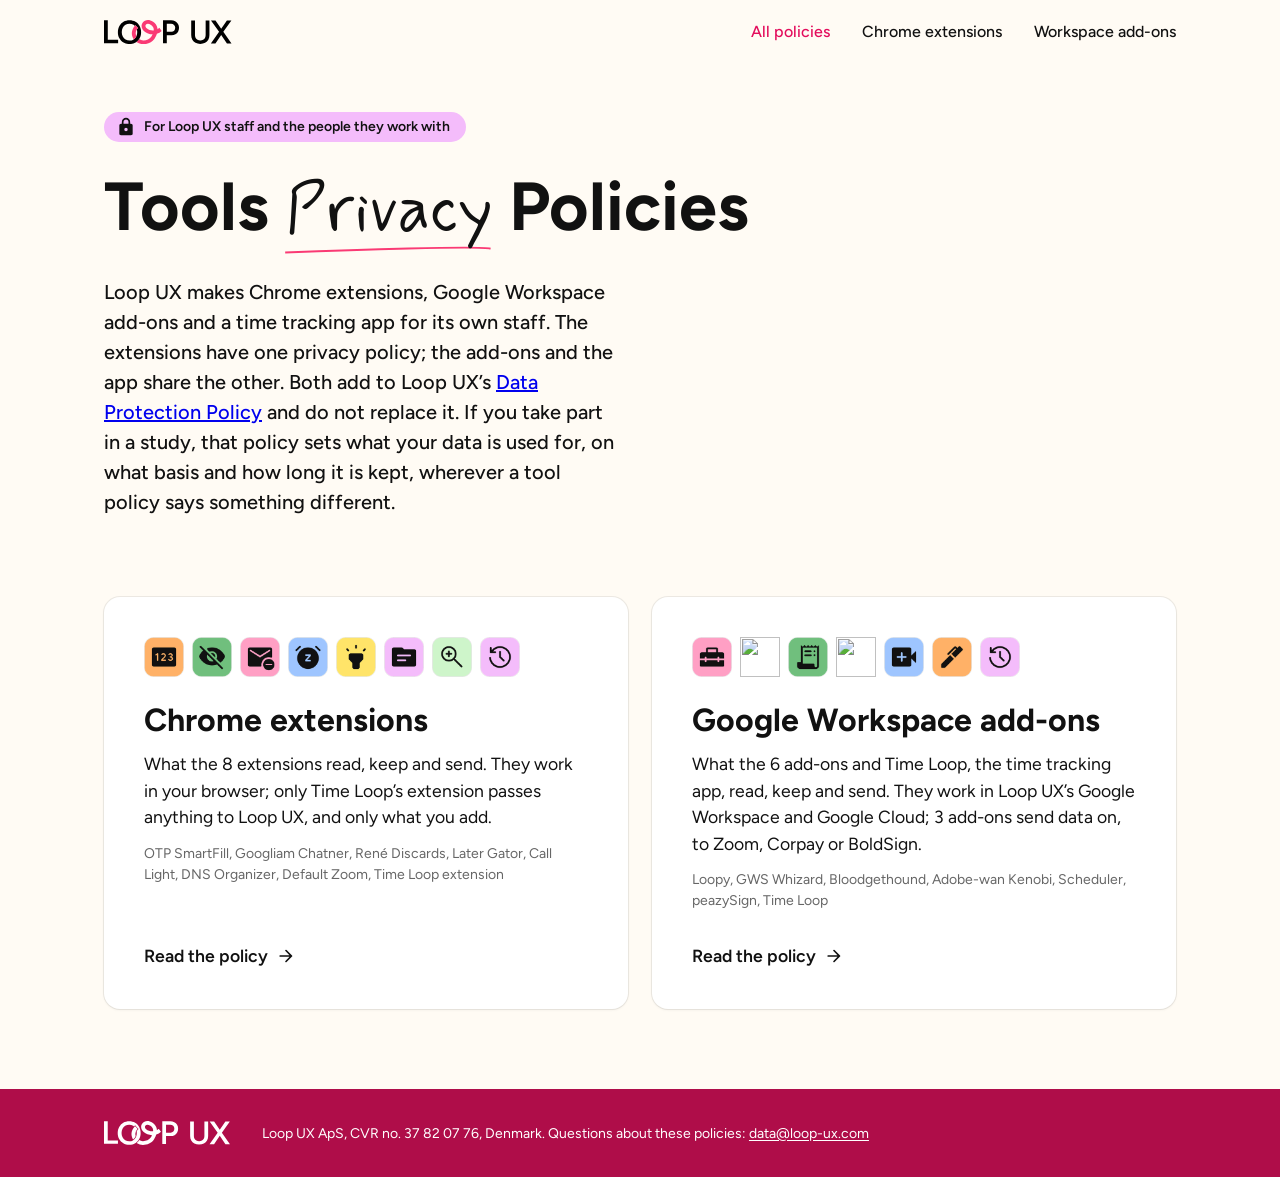
==== index.html @ 72ded06d "Section IDs follow the new tool names; Default Zoom added The sections of Call Light, OTP SmartFill," ====
<!doctype html>
<html lang="en" data-theme="light">
<head>
  <meta charset="utf-8">
  <meta name="viewport" content="width=device-width, initial-scale=1">
  <title>Tools Privacy Policy | Loop UX</title>
  <meta name="description" content="Loop UX makes Chrome extensions, Google Workspace add-ons and a time tracking app for its own staff. Each kind has its own privacy policy.">
  <meta name="robots" content="noindex">
  <meta property="og:type" content="website">
  <meta property="og:title" content="Tools Privacy Policy | Loop UX">
  <meta property="og:description" content="Loop UX makes Chrome extensions, Google Workspace add-ons and a time tracking app for its own staff. Each kind has its own privacy policy.">
  <meta property="og:url" content="https://loop-ux.github.io/Tools-Privacy-Policy/">
  <script>
    (function () {
      var hash = location.hash.slice(1);
      var extensions = ["otp-smartfill", "googliam-chatner", "rene-discards", "later-gator", "call-light", "dns-organizer", "default-zoom", "time-loop-extension"];
      var renamed = ["otp-smart-fill", "renee-discards", "elgato-meet-light", "simply-dns-organizer"];
      var addOns = ["loopy", "gws-whizard", "bloodgethound", "adobe-wan-kenobi", "scheduler", "peazysign", "time-loop"];
      var starts = function (slug) { return hash === slug || hash.indexOf(slug + "-") === 0; };
      if (extensions.concat(renamed).some(starts)) location.replace("chrome-extensions/" + location.hash);
      else if (addOns.some(starts)) location.replace("workspace-add-ons/" + location.hash);
    })();
  </script>
  <link rel="icon" type="image/svg+xml" href="assets/mark_pink.svg">
  <link rel="preload" href="loopux/fonts/Figtree-Variable.woff2" as="font" type="font/woff2" crossorigin>
  <link rel="stylesheet" href="loopux/fonts.css">
  <link rel="stylesheet" href="loopux/tokens.css?v=10.8.1">
  <link rel="stylesheet" href="loopux/loopux.site.css?v=10.8.1">
  <link rel="stylesheet" href="page.css?v=13">
  <script src="theme.js?v=4"></script>
</head>
<body>
  <a class="skip" href="#main">Skip to the policies</a>

  <nav class="lx-navbar" aria-label="Main"><div class="lx-navbar__inner"><a class="lx-navbar__brand" href="https://www.loop-ux.com"><svg viewBox="0 0 698 133" fill="none" xmlns="http://www.w3.org/2000/svg" role="img" aria-label="Loop UX" class="lx-logo" style="height: 24.3px; width: 127.53px;"><path d="M526.79 130.81C516.91 130.81 508.25 128.81 500.82 124.83C493.38 120.84 487.61 115.22 483.5 107.96C479.39 100.7 477.34 92.25 477.34 82.61V3.35001H498.05V82.61C498.05 88.45 499.27 93.53 501.71 97.88C504.15 102.23 507.57 105.62 511.97 108.05C516.37 110.49 521.43 111.71 527.14 111.71C532.85 111.71 538.12 110.49 542.59 108.05C547.05 105.61 550.47 102.22 552.85 97.88C555.23 93.53 556.42 88.45 556.42 82.61V3.35001H577.13V82.61C577.13 92.25 575.08 100.71 570.97 107.96C566.86 115.22 561.03 120.84 553.48 124.83C545.92 128.81 537.02 130.81 526.79 130.81Z" style="fill: var(--logo-ink);"></path><path d="M584.95 128.31L629.94 64.58L585.49 3.34H610.3L641.54 47.97L672.78 3.34H697.42L653.15 64.58L697.96 128.31H672.97L641.55 81.54L609.95 128.31H584.96H584.95Z" style="fill: var(--logo-ink);"></path><path d="M0 126.76V1.8H20.71V107.84H77.3V126.76H0Z" style="fill: var(--logo-ink);"></path><path d="M323.06 126.76V1.8H367.15C375.6 1.8 383.13 3.53 389.74 6.98C396.35 10.43 401.49 15.22 405.18 21.35C408.87 27.48 410.71 34.59 410.71 42.68C410.71 50.77 408.98 57.71 405.53 63.84C402.08 69.97 397.26 74.79 391.07 78.3C384.88 81.81 377.8 83.57 369.82 83.57H343.76V126.77H323.05L323.06 126.76ZM343.77 64.46H369.48C375.43 64.46 380.31 62.44 384.12 58.39C387.92 54.35 389.83 49.11 389.83 42.68C389.83 36.25 387.69 30.84 383.41 26.79C379.12 22.75 373.59 20.72 366.8 20.72H343.77V64.46Z" style="fill: var(--logo-ink);"></path><path d="M303 42.72C299.91 46.13 296.56 48.75 293.18 50.76C293.07 48.31 292.8 45.83 292.35 43.37C289.77 29.34 281.84 17.89 268.78 9.32C244.3 -6.73 222.36 0.160001 212.33 13.36C203.27 25.29 201.74 45.34 219.81 61.15C232.12 71.91 248.94 77.98 266 78.38C262.45 86.14 258.7 91.41 258.67 91.45L258.61 91.54C250.06 103.61 233.07 111.61 216.13 111.61C215.85 111.61 215.56 111.61 215.28 111.6C206.03 111.21 198.53 108.06 192.73 104.19C188.86 110.3 184.09 115.48 178.43 119.71C178.2 119.88 177.96 120.06 177.73 120.22C189.65 128.78 203.65 132.39 214.95 132.6C215.34 132.61 215.74 132.61 216.14 132.61C239.93 132.61 263.21 121.35 275.72 103.71C276.55 102.56 284.8 90.83 289.68 75.14C299.73 72.01 308.53 66.77 315.75 59.72L303 42.72ZM272.06 57.24C258.07 58.3 243.47 53.94 233.64 45.34C225.12 37.88 225.84 30.3 229.05 26.07C231.38 23.01 235.32 20.99 240.45 20.99C245.17 20.99 250.89 22.7 257.26 26.88C265.43 32.24 270.15 38.86 271.69 47.1C272.31 50.44 272.37 53.87 272.06 57.24Z" fill="#FA3A74"></path><path d="M195.01 32.56C189.65 22.76 182.19 15.06 172.63 9.46C163.06 3.87 152.08 1.07 139.68 1.07C127.28 1.07 116.16 3.87 106.65 9.46C97.14 15.06 89.65 22.76 84.18 32.56C78.7 42.37 75.97 53.72 75.97 66.59C75.97 79.46 78.7 90.48 84.18 100.34C89.65 110.21 97.2 117.91 106.83 123.45C116.46 128.98 127.53 131.75 140.04 131.75C152.55 131.75 163.36 128.98 172.81 123.45C174.52 122.45 176.15 121.37 177.73 120.22C177.96 120.06 178.2 119.88 178.43 119.71C184.09 115.48 188.86 110.3 192.73 104.19C192.77 104.14 192.81 104.08 192.84 104.03C193.6 102.84 194.32 101.61 195.01 100.34C200.36 90.48 203.04 79.16 203.04 66.41C203.04 53.66 200.36 42.37 195.01 32.56ZM179.95 52.11C180.39 53.77 180.76 55.48 181.03 57.23C181.51 60.21 181.74 63.33 181.74 66.59C181.74 72.69 180.9 78.33 179.24 83.49C178.82 84.77 178.36 86.02 177.84 87.24C177.72 87.54 177.59 87.84 177.45 88.13C177.13 88.87 176.78 89.6 176.41 90.32C173.33 96.35 169.21 101.26 164.07 105.04C163.84 105.21 163.6 105.39 163.36 105.55C162.82 105.94 162.27 106.31 161.71 106.66C161.28 106.93 160.85 107.19 160.41 107.44C154.46 110.89 147.67 112.62 140.04 112.62C131.74 112.62 124.37 110.63 117.93 106.66C111.49 102.69 106.44 97.25 102.77 90.32C99.1 83.41 97.27 75.43 97.27 66.41C97.27 57.39 99.07 49.56 102.68 42.58C106.29 35.61 111.28 30.16 117.66 26.25C124.04 22.34 131.32 20.38 139.5 20.38C147.68 20.38 155.12 22.37 161.43 26.34C163.11 27.39 164.69 28.55 166.17 29.81C166.89 30.43 167.59 31.07 168.27 31.73C168.43 31.89 168.59 32.04 168.74 32.2C170.62 30.09 171.99 28.83 172.35 28.51L179.35 36.34L186.39 44.12C186.39 44.12 183.15 47.13 179.95 52.11Z" style="fill: var(--logo-ink);"></path><path d="M186.39 44.12C186.39 44.12 183.15 47.13 179.95 52.11C179.82 52.3 179.7 52.51 179.57 52.71C178.38 54.64 177.21 56.85 176.22 59.29C172.32 68.88 172.75 78.56 177.45 88.13C177.13 88.87 176.78 89.6 176.41 90.32C173.33 96.35 169.21 101.26 164.07 105.04C163.84 105.21 163.6 105.39 163.36 105.55C163.24 105.37 163.12 105.2 163 105.02C148.32 82.97 151.75 63.16 157.15 50.46C160.45 42.7 164.83 36.73 168.06 32.98C168.29 32.71 168.52 32.45 168.74 32.2C170.62 30.09 171.99 28.83 172.35 28.51L179.35 36.34L186.39 44.12Z" fill="#FA3A74"></path></svg></a><div class="lx-navbar__menu"><a class="lx-navbar__link nav-home is-current" href="./" aria-current="page">All policies</a><a class="lx-navbar__link" href="chrome-extensions/"><span class="nav-wide">Chrome extensions</span><span class="nav-narrow">Extensions</span></a><a class="lx-navbar__link" href="workspace-add-ons/"><span class="nav-wide">Workspace add-ons</span><span class="nav-narrow">Add-ons</span></a></div></div></nav>

  <main id="main">
    <header class="hero hero--plain">
      <div class="hero__text">
        <p class="hero__for" data-theme="light"><svg viewBox="0 -960 960 960" xmlns="http://www.w3.org/2000/svg" aria-hidden="true" focusable="false"><path fill="currentColor" d="M240-80q-33 0-56.5-23.5T160-160v-400q0-33 23.5-56.5T240-640h40v-80q0-83 58.5-141.5T480-920q83 0 141.5 58.5T680-720v80h40q33 0 56.5 23.5T800-560v400q0 33-23.5 56.5T720-80H240Zm240-200q33 0 56.5-23.5T560-360q0-33-23.5-56.5T480-440q-33 0-56.5 23.5T400-360q0 33 23.5 56.5T480-280ZM360-640h240v-80q0-50-35-85t-85-35q-50 0-85 35t-35 85v80Z"/></svg>For Loop UX staff and the people they work with</p>
        <h1 class="lx-heading type-h2">Tools <span class="lx-script">Privacy<span class="lx-script__mark lx-script__mark--underline" aria-hidden="true"><svg viewBox="0 0 79 5" fill="none" xmlns="http://www.w3.org/2000/svg" aria-hidden="true" preserveAspectRatio="none" width="100%" height="100%" class="lx-scribble"><path d="M0.0644531 4C24.4982 2.43156 74.3054 -0.234777 78.0645 1.64735" stroke="#FA3A74" stroke-width="2" vector-effect="non-scaling-stroke" fill="none"></path></svg></span></span> Policies</h1>
        <p class="type-lead hero__lead">Loop UX makes Chrome extensions, Google Workspace add-ons and a time tracking app for its own staff. The extensions have one privacy policy; the add-ons and the app share the other. Both add to Loop UX’s <a href="https://www.loop-ux.com/data-protection-policy">Data Protection Policy</a> and do not replace it. If you take part in a study, that policy sets what your data is used for, on what basis and how long it is kept, wherever a tool policy says something different.</p>
      </div>
    </header>

    <div class="choices">
      <a class="choice" href="chrome-extensions/">
        <ul class="choice__icons" aria-hidden="true"><li><img src="assets/icons/otp-smartfill.png" width="40" height="40" alt=""></li><li><img src="assets/icons/googliam-chatner.png" width="40" height="40" alt=""></li><li><img src="assets/icons/rene-discards.png" width="40" height="40" alt=""></li><li><img src="assets/icons/later-gator.png" width="40" height="40" alt=""></li><li><img src="assets/icons/call-light.png" width="40" height="40" alt=""></li><li><img src="assets/icons/dns-organizer.png" width="40" height="40" alt=""></li><li><img src="assets/icons/default-zoom.png" width="40" height="40" alt=""></li><li><img src="assets/icons/time-loop-extension.png" width="40" height="40" alt=""></li></ul>
        <h2>Chrome extensions</h2>
        <p>What the 8 extensions read, keep and send. They work in your browser; only Time Loop’s extension passes anything to Loop UX, and only what you add.</p>
        <p class="choice__names">OTP SmartFill, Googliam Chatner, René Discards, Later Gator, Call Light, DNS Organizer, Default Zoom, Time Loop extension</p>
        <span class="choice__go">Read the policy<svg viewBox="0 -960 960 960" xmlns="http://www.w3.org/2000/svg" aria-hidden="true" focusable="false"><path fill="currentColor" d="M647-440H200q-17 0-28.5-11.5T160-480q0-17 11.5-28.5T200-520h447L451-716q-12-12-11.5-28t12.5-28q12-11 28-11.5t28 11.5l264 264q6 6 8.5 13t2.5 15q0 8-2.5 15t-8.5 13L508-188q-11 11-27.5 11T452-188q-12-12-12-28.5t12-28.5l195-195Z"/></svg></span>
      </a>
      <a class="choice" href="workspace-add-ons/">
        <ul class="choice__icons" aria-hidden="true"><li><img src="assets/icons/loopy.png" width="40" height="40" alt=""></li><li><img src="assets/icons/gws-whizard.png" width="40" height="40" alt=""></li><li><img src="assets/icons/bloodgethound.png" width="40" height="40" alt=""></li><li><img src="assets/icons/adobe-wan-kenobi.png" width="40" height="40" alt=""></li><li><img src="assets/icons/scheduler.png" width="40" height="40" alt=""></li><li><img src="assets/icons/peazysign.png" width="40" height="40" alt=""></li><li><img src="assets/icons/time-loop.png" width="40" height="40" alt=""></li></ul>
        <h2>Google Workspace add-ons</h2>
        <p>What the 6 add-ons and Time Loop, the time tracking app, read, keep and send. They work in Loop UX’s Google Workspace and Google Cloud; 3 add-ons send data on, to Zoom, Corpay or BoldSign.</p>
        <p class="choice__names">Loopy, GWS Whizard, Bloodgethound, Adobe-wan Kenobi, Scheduler, peazySign, Time Loop</p>
        <span class="choice__go">Read the policy<svg viewBox="0 -960 960 960" xmlns="http://www.w3.org/2000/svg" aria-hidden="true" focusable="false"><path fill="currentColor" d="M647-440H200q-17 0-28.5-11.5T160-480q0-17 11.5-28.5T200-520h447L451-716q-12-12-11.5-28t12.5-28q12-11 28-11.5t28 11.5l264 264q6 6 8.5 13t2.5 15q0 8-2.5 15t-8.5 13L508-188q-11 11-27.5 11T452-188q-12-12-12-28.5t12-28.5l195-195Z"/></svg></span>
      </a>
    </div>
  </main>

  <footer class="foot" data-theme="dark">
    <div class="foot__inner">
      <a class="foot__logo" href="https://www.loop-ux.com"><svg viewBox="0 0 698 133" fill="none" xmlns="http://www.w3.org/2000/svg" role="img" aria-label="Loop UX" class="lx-logo" style="height: 1.5rem; width: auto;"><path d="M526.79 130.81C516.91 130.81 508.25 128.81 500.82 124.83C493.38 120.84 487.61 115.22 483.5 107.96C479.39 100.7 477.34 92.25 477.34 82.61V3.34998H498.05V82.61C498.05 88.45 499.27 93.53 501.71 97.88C504.15 102.23 507.57 105.62 511.97 108.05C516.37 110.49 521.43 111.71 527.14 111.71C532.85 111.71 538.12 110.49 542.59 108.05C547.05 105.61 550.47 102.22 552.85 97.88C555.23 93.53 556.42 88.45 556.42 82.61V3.34998H577.13V82.61C577.13 92.25 575.08 100.71 570.97 107.96C566.86 115.22 561.03 120.84 553.48 124.83C545.92 128.81 537.02 130.81 526.79 130.81Z" fill="white"></path><path d="M584.95 128.31L629.94 64.58L585.49 3.34H610.3L641.54 47.97L672.78 3.34H697.42L653.15 64.58L697.96 128.31H672.97L641.55 81.54L609.95 128.31H584.96H584.95Z" fill="white"></path><path d="M0 126.76V1.79999H20.71V107.84H77.3V126.76H0Z" fill="white"></path><path d="M323.06 126.76V1.79999H367.15C375.6 1.79999 383.13 3.52999 389.74 6.97999C396.35 10.43 401.49 15.22 405.18 21.35C408.87 27.48 410.71 34.59 410.71 42.68C410.71 50.77 408.98 57.71 405.53 63.84C402.08 69.97 397.26 74.79 391.07 78.3C384.88 81.81 377.8 83.57 369.82 83.57H343.76V126.77H323.05L323.06 126.76ZM343.77 64.46H369.48C375.43 64.46 380.31 62.44 384.12 58.39C387.92 54.35 389.83 49.11 389.83 42.68C389.83 36.25 387.69 30.84 383.41 26.79C379.12 22.75 373.59 20.72 366.8 20.72H343.77V64.46Z" fill="white"></path><path d="M272.06 57.24C258.07 58.3 243.47 53.94 233.64 45.34C225.12 37.88 225.84 30.3 229.05 26.07C231.38 23.01 235.32 20.99 240.45 20.99C245.17 20.99 250.89 22.7 257.26 26.88C265.43 32.24 270.15 38.86 271.69 47.1C272.31 50.44 272.37 53.87 272.06 57.24ZM303 42.72C299.91 46.13 296.56 48.75 293.18 50.76C293.07 48.31 292.8 45.83 292.35 43.37C289.77 29.34 281.84 17.89 268.78 9.31999C244.3 -6.73001 222.36 0.159986 212.33 13.36C203.27 25.29 201.74 45.34 219.81 61.15C232.12 71.91 248.94 77.98 266 78.38C262.45 86.14 258.7 91.41 258.67 91.45L258.61 91.54C250.06 103.61 233.07 111.61 216.13 111.61C215.85 111.61 215.56 111.61 215.28 111.6C207.51 111.27 200.98 109 195.65 105.98C189.87 115.54 181.98 121.38 180.75 122.26C191.96 129.36 204.58 132.41 214.94 132.6C215.33 132.61 215.73 132.61 216.13 132.61C239.92 132.61 263.2 121.35 275.71 103.71C276.54 102.56 284.79 90.83 289.67 75.14C299.72 72.01 308.52 66.77 315.74 59.72L302.99 42.72H303Z" fill="white"></path><path d="M195.01 32.56C189.65 22.76 182.19 15.06 172.63 9.45998C163.06 3.86998 152.08 1.06998 139.68 1.06998C127.28 1.06998 116.16 3.86998 106.65 9.45998C97.14 15.06 89.65 22.76 84.18 32.56C78.7 42.37 75.97 53.72 75.97 66.59C75.97 79.46 78.7 90.48 84.18 100.34C89.65 110.21 97.2 117.91 106.83 123.45C116.46 128.98 127.53 131.75 140.04 131.75C152.55 131.75 163.36 128.98 172.81 123.45C174.52 122.45 176.15 121.37 177.73 120.22C177.96 120.06 178.2 119.88 178.43 119.71C184.09 115.48 188.86 110.3 192.73 104.19C192.77 104.14 192.81 104.08 192.84 104.03C193.6 102.84 194.32 101.61 195.01 100.34C200.36 90.48 203.04 79.16 203.04 66.41C203.04 53.66 200.36 42.37 195.01 32.56ZM188.78 46.67C188.48 46.96 185.68 49.66 182.89 54C182.8 54.15 182.75 54.22 182.71 54.29L182.51 54.61C181.99 55.46 181.49 56.33 181.03 57.22C181.51 60.21 181.74 63.33 181.74 66.59C181.74 72.69 180.91 78.32 179.24 83.49C178.82 84.77 178.36 86.02 177.84 87.24C177.72 87.54 177.59 87.84 177.45 88.13C177.13 88.87 176.78 89.6 176.41 90.32C173.33 96.35 169.21 101.26 164.07 105.04C163.84 105.21 163.6 105.39 163.36 105.55C162.82 105.94 162.27 106.31 161.71 106.66C161.28 106.93 160.85 107.2 160.41 107.44C154.46 110.89 147.67 112.62 140.04 112.62C131.74 112.62 124.37 110.63 117.93 106.66C111.49 102.69 106.44 97.25 102.77 90.32C99.1 83.41 97.27 75.43 97.27 66.41C97.27 57.39 99.07 49.56 102.68 42.58C106.29 35.61 111.28 30.16 117.66 26.25C124.04 22.34 131.32 20.38 139.5 20.38C147.68 20.38 155.12 22.37 161.43 26.34C163.11 27.39 164.69 28.55 166.18 29.82C168.25 27.49 169.74 26.14 170.03 25.89L172.63 23.58L181.96 34.01L191.22 44.24L188.78 46.67Z" fill="white"></path><path d="M186.39 44.12C186.39 44.12 183.15 47.13 179.95 52.11C179.82 52.3 179.7 52.51 179.57 52.71C178.38 54.64 177.21 56.85 176.22 59.29C172.99 67.22 172.73 75.21 175.4 83.15C175.44 83.3 175.49 83.45 175.55 83.6C170.78 96.28 163.22 101.35 161.36 102.44C161.32 102.38 161.28 102.32 161.25 102.25C148.61 81.32 151.98 62.63 157.15 50.46C160.45 42.7 164.83 36.73 168.06 32.98C168.29 32.71 168.52 32.45 168.74 32.2C170.62 30.09 171.99 28.83 172.35 28.51L179.35 36.34L186.39 44.12Z" fill="white"></path><path d="M180.71 122.23C180.71 122.23 180.74 122.25 180.75 122.26C180.64 122.34 180.58 122.38 180.58 122.38L180.71 122.23Z" fill="white"></path><path d="M195.67 105.94C195.67 105.94 195.65 105.97 195.65 105.98H195.64L195.67 105.94Z" fill="white"></path></svg></a>
      <p class="foot__text">Loop UX ApS, CVR no. 37 82 07 76, Denmark. Questions about these policies: <a href="mailto:data@loop-ux.com">data@loop-ux.com</a></p>
    </div>
  </footer>
</body>
</html>
---- loopux/fonts.css ----
/* Loop UX 10.8.1 fonts: Figtree (roman and italic, variable), Mynerve and Geist Mono (variable), from the fonts folder beside this file. License: fonts/OFL.txt. */
@font-face { font-family: "Figtree"; src: url("fonts/Figtree-Variable.woff2") format("woff2"); font-weight: 300 900; font-style: normal; font-display: swap; }
@font-face { font-family: "Figtree"; src: url("fonts/Figtree-Italic-Variable.woff2") format("woff2"); font-weight: 300 900; font-style: italic; font-display: swap; }
@font-face { font-family: "Mynerve"; src: url("fonts/Mynerve-Regular.woff2") format("woff2"); font-weight: 400; font-style: normal; font-display: swap; }
@font-face { font-family: "Geist Mono"; src: url("fonts/GeistMono-Variable.woff2") format("woff2"); font-weight: 100 900; font-style: normal; font-display: swap; }
---- loopux/tokens.css ----
/* Loop UX 10.8.1 tokens as CSS custom properties. Generated from tokens.json; do not edit by hand.
   The light theme is the default; data-theme="dark" on <html> or on any element switches that subtree.
   Load fonts.css first (or Figtree and Mynerve from Google Fonts), then this file, then loopux.css (loopux.site.css for the site build). */
:root, [data-theme="light"] {
  --cream: #fffbf4;
  --white: #ffffff;
  --black: #000000;
  --neutral-darkest: #111111;
  --neutral-darker: #222222;
  --neutral-dark: #444444;
  --neutral: #666666;
  --neutral-mid: #808080;
  --neutral-light: #aaaaaa;
  --neutral-lighter: #cccccc;
  --neutral-lightest: #eeeeee;
  --light-gray: #d9d9d9;
  --deck-gray: #9a9a9a;
  --pink-light: #ff9fc4;
  --pink: #fa3a74;
  --pink-dark: #e30c5c;
  --pink-darker: #af0d49;
  --purple-light: #f6d1fd;
  --purple: #f4bcfb;
  --purple-dark: #eb7cf6;
  --purple-darker: #c32acf;
  --green-pale: #cef5ca;
  --green-light: #9ed7a7;
  --green: #70bf7d;
  --green-dark: #47a056;
  --green-darker: #368343;
  --green-darkest: #114e0b;
  --orange-light: #ffd5a9;
  --orange: #ffb167;
  --orange-dark: #fe8d39;
  --orange-darker: #fc6c13;
  --orange-darkest: #c35002;
  --yellow-light: #fff5cf;
  --yellow: #ffe469;
  --yellow-dark: #ffd645;
  --yellow-darker: #fcbf13;
  --red-light: #f8e4e4;
  --red: #f87171;
  --red-dark: #b42318;
  --red-darkest: #3b0b0b;
  --instruction-yellow: #ffff00;
  --background-page: var(--cream);
  --background-surface: var(--white);
  --background-muted: var(--neutral-lighter);
  --background-disabled: var(--neutral-lightest);
  --background-info: var(--purple-light);
  --background-warning: var(--orange-light);
  --background-success: var(--green-pale);
  --background-error: var(--red-light);
  --text: var(--neutral-darkest);
  --text-muted: var(--neutral);
  --text-disabled: var(--neutral-light);
  --text-accent: var(--pink-dark);
  --text-accent-green: var(--green-darker);
  --text-accent-orange: var(--orange-darkest);
  --text-success: var(--green-darkest);
  --text-error: var(--red-dark);
  --border-subtle: #1111111a;
  --border: var(--neutral-light);
  --border-strong: var(--neutral-mid);
  --accent: var(--pink);
  --accent-strong: var(--pink-dark);
  --accent-stronger: var(--pink-darker);
  --state-hover: #1111110f;
  --state-pressed: #1111111f;
  --state-selected: #f6d1fd73;
  --status-neutral: var(--neutral);
  --status-info: var(--purple-darker);
  --status-success: var(--green-darker);
  --status-warning: var(--orange-darkest);
  --status-error: var(--red-dark);
  --category-1: var(--green-darker);
  --category-2: var(--orange-darkest);
  --category-3: var(--purple-darker);
  --category-4: var(--yellow-darker);
  --category-5: var(--neutral);
  --on-dark: var(--white);
  --on-pastel: var(--neutral-darkest);
  --focus-ring: var(--accent);
  --logo-ink: var(--black);
  --overlay-spotlight: #00000099;
  --overlay-scrim: #11111180;
  --chart-1: var(--pink);
  --chart-2: var(--purple);
  --chart-3: var(--green);
  --chart-4: var(--orange);
  --chart-5: var(--yellow);
  --chart-6: var(--green-pale);
  --chart-7: var(--light-gray);
  --chart-8: var(--cream);
  --chart-muted: var(--light-gray);
  --shadow-raised: 0 0 0 1px rgba(17, 17, 17, 0.07), 0 1px 3px rgba(17, 17, 17, 0.06);
  --shadow-float: 0 0 0 1px rgba(17, 17, 17, 0.08), 0 4px 12px rgba(17, 17, 17, 0.06), 0 18px 40px -12px rgba(17, 17, 17, 0.18);
}
[data-theme="dark"] {
  --cream: #fffbf4;
  --white: #ffffff;
  --black: #000000;
  --neutral-darkest: #111111;
  --neutral-darker: #222222;
  --neutral-dark: #444444;
  --neutral: #666666;
  --neutral-mid: #808080;
  --neutral-light: #aaaaaa;
  --neutral-lighter: #cccccc;
  --neutral-lightest: #eeeeee;
  --light-gray: #d9d9d9;
  --deck-gray: #9a9a9a;
  --pink-light: #ff9fc4;
  --pink: #fa3a74;
  --pink-dark: #e30c5c;
  --pink-darker: #af0d49;
  --purple-light: #f6d1fd;
  --purple: #f4bcfb;
  --purple-dark: #eb7cf6;
  --purple-darker: #c32acf;
  --green-pale: #cef5ca;
  --green-light: #9ed7a7;
  --green: #70bf7d;
  --green-dark: #47a056;
  --green-darker: #368343;
  --green-darkest: #114e0b;
  --orange-light: #ffd5a9;
  --orange: #ffb167;
  --orange-dark: #fe8d39;
  --orange-darker: #fc6c13;
  --orange-darkest: #c35002;
  --yellow-light: #fff5cf;
  --yellow: #ffe469;
  --yellow-dark: #ffd645;
  --yellow-darker: #fcbf13;
  --red-light: #f8e4e4;
  --red: #f87171;
  --red-dark: #b42318;
  --red-darkest: #3b0b0b;
  --instruction-yellow: #ffff00;
  --background-page: var(--neutral-darkest);
  --background-surface: var(--neutral-darker);
  --background-muted: var(--neutral-dark);
  --background-disabled: var(--neutral-darker);
  --background-info: var(--purple-light);
  --background-warning: var(--orange-light);
  --background-success: var(--green-darkest);
  --background-error: var(--red-darkest);
  --text: var(--cream);
  --text-muted: var(--neutral-light);
  --text-disabled: var(--neutral);
  --text-accent: var(--pink-light);
  --text-accent-green: var(--green-dark);
  --text-accent-orange: var(--orange-dark);
  --text-success: var(--green-pale);
  --text-error: var(--red);
  --border-subtle: #fffbf41a;
  --border: var(--neutral-dark);
  --border-strong: var(--neutral-mid);
  --accent: var(--pink);
  --accent-strong: var(--pink-dark);
  --accent-stronger: var(--pink-darker);
  --state-hover: #fffbf414;
  --state-pressed: #fffbf429;
  --state-selected: #c32acf40;
  --status-neutral: var(--neutral-light);
  --status-info: var(--purple-dark);
  --status-success: var(--green-light);
  --status-warning: var(--orange-dark);
  --status-error: var(--red);
  --category-1: var(--green-light);
  --category-2: var(--orange-dark);
  --category-3: var(--purple-dark);
  --category-4: var(--yellow-dark);
  --category-5: var(--neutral-light);
  --on-dark: var(--white);
  --on-pastel: var(--neutral-darkest);
  --focus-ring: var(--accent);
  --logo-ink: var(--white);
  --overlay-spotlight: #00000099;
  --overlay-scrim: #000000b3;
  --chart-1: var(--pink);
  --chart-2: var(--purple);
  --chart-3: var(--green);
  --chart-4: var(--orange);
  --chart-5: var(--yellow);
  --chart-6: var(--green-pale);
  --chart-7: var(--light-gray);
  --chart-8: var(--cream);
  --chart-muted: var(--neutral-dark);
  --shadow-raised: 0 0 0 1px rgba(255, 251, 244, 0.08);
  --shadow-float: 0 0 0 1px rgba(255, 251, 244, 0.12), 0 18px 40px -12px rgba(0, 0, 0, 0.6);
}
:root {
  --font-size-xs: 0.75rem;
  --font-size-sm: 0.8125rem;
  --font-size-md: 0.875rem;
  --font-size-base: 1rem;
  --font-size-lg: 1.1rem;
  --font-size-xl: 1.25rem;
  --font-size-2xl: 1.5rem;
  --font-size-3xl: 2rem;
  --font-size-4xl: 2.25rem;
  --font-size-5xl: 3.125rem;
  --font-size-6xl: 4.25rem;
  --font-size-7xl: 6rem;
  --line-height-none: 1;
  --line-height-tightest: 1.1;
  --line-height-tighter: 1.2;
  --line-height-tight: 1.3;
  --line-height-snug: 1.4;
  --line-height-normal: 1.5;
  --line-height-relaxed: 1.6;
  --font-weight-regular: 400;
  --font-weight-medium: 500;
  --font-weight-semibold: 600;
  --font-weight-bold: 700;
  --space-1: 0.25rem;
  --space-2: 0.5rem;
  --space-3: 0.75rem;
  --space-4: 1rem;
  --space-5: 1.25rem;
  --space-6: 1.5rem;
  --space-8: 2rem;
  --space-10: 2.5rem;
  --space-12: 3rem;
  --space-14: 3.5rem;
  --space-16: 4rem;
  --space-20: 5rem;
  --space-24: 6rem;
  --space-32: 8rem;
  --space-48: 12rem;
  --radius-sm: 0.5rem;
  --radius-md: 1rem;
  --radius-lg: 2rem;
  --radius-full: 9999px;
  --border-width-bar: 4px;
  --page-gutter: 2.5rem;
  --section-padding-sm: 3rem;
  --section-padding-md: 5rem;
  --section-padding-lg: 8rem;
  --heading-indent: 6rem;
  --slide-margin: 73px;
  --container-lg: 85rem;
  --container-md: 64rem;
  --container-sm: 48rem;
  --container-xs: 32rem;
  --container-2xs: 24rem;
  --navbar-height: 4rem;
  --app-header-height: 4rem;
  --sidebar-width: 16rem;
  --sidebar-width-collapsed: 4.5rem;
  --control-height: 3rem;
  --table-row-height: 3rem;
  --extension-popup-width: 360px;
  --side-panel-min-width: 360px;
  --addon-sidebar-width: 300px;
  --breakpoint-tablet: 991px;
  --breakpoint-phone-landscape: 767px;
  --breakpoint-phone: 479px;
  --tilt-right: 7deg;
  --tilt-left: -4deg;
  --tilt-slight: -1deg;
  --duration-instant: 0.1s;
  --duration-fast: 0.2s;
  --duration-medium: 0.3s;
  --duration-slow: 0.4s;
  --duration-loop: 1.4s;
  --ease-out-cubic: cubic-bezier(0.215, 0.61, 0.355, 1);
  --ease-standard: ease;
  --z-sticky: 100;
  --z-dropdown: 1000;
  --z-modal: 1100;
  --z-toast: 1200;
  --z-tooltip: 1300;
  --font-sans: Figtree, sans-serif;
  --font-script: Mynerve, sans-serif;
  --font-mono: Geist Mono, ui-monospace, SFMono-Regular, Menlo, Consolas, monospace;
}
.type-h1 { font-family: var(--font-sans); font-size: var(--font-size-7xl); line-height: var(--line-height-tightest); font-weight: var(--font-weight-bold); }
.type-h2 { font-family: var(--font-sans); font-size: var(--font-size-6xl); line-height: var(--line-height-tighter); font-weight: var(--font-weight-bold); }
.type-h3 { font-family: var(--font-sans); font-size: var(--font-size-5xl); line-height: var(--line-height-tighter); font-weight: var(--font-weight-bold); }
.type-h4 { font-family: var(--font-sans); font-size: var(--font-size-4xl); line-height: var(--line-height-snug); font-weight: var(--font-weight-bold); }
.type-h5 { font-family: var(--font-sans); font-size: var(--font-size-2xl); line-height: var(--line-height-tight); font-weight: var(--font-weight-bold); }
.type-h6 { font-family: var(--font-sans); font-size: var(--font-size-xl); line-height: var(--line-height-normal); font-weight: var(--font-weight-bold); }
.type-lead { font-family: var(--font-sans); font-size: var(--font-size-xl); line-height: var(--line-height-normal); font-weight: var(--font-weight-medium); }
.type-body-xl { font-family: var(--font-sans); font-size: var(--font-size-2xl); line-height: var(--line-height-normal); font-weight: var(--font-weight-regular); }
.type-body-lg { font-family: var(--font-sans); font-size: var(--font-size-xl); line-height: var(--line-height-normal); font-weight: var(--font-weight-regular); }
.type-body { font-family: var(--font-sans); font-size: var(--font-size-lg); line-height: var(--line-height-normal); font-weight: var(--font-weight-regular); }
.type-body-sm { font-family: var(--font-sans); font-size: var(--font-size-md); line-height: var(--line-height-normal); font-weight: var(--font-weight-regular); }
.type-body-xs { font-family: var(--font-sans); font-size: var(--font-size-xs); line-height: var(--line-height-normal); font-weight: var(--font-weight-regular); }
.type-eyebrow { font-family: var(--font-sans); font-size: var(--font-size-md); line-height: var(--line-height-normal); font-weight: var(--font-weight-semibold); letter-spacing: 0.025em; }
.type-metric { font-family: var(--font-sans); font-size: var(--font-size-3xl); line-height: var(--line-height-tightest); font-weight: var(--font-weight-bold); }
.type-subhead { font-family: var(--font-sans); font-size: var(--font-size-base); line-height: var(--line-height-snug); font-weight: var(--font-weight-semibold); }
.type-label { font-family: var(--font-sans); font-size: var(--font-size-sm); line-height: var(--line-height-snug); font-weight: var(--font-weight-semibold); }
.type-code { font-family: var(--font-mono); font-size: var(--font-size-sm); line-height: var(--line-height-relaxed); font-weight: var(--font-weight-regular); }
.type-script { font-family: var(--font-script); font-size: var(--font-size-6xl); line-height: var(--line-height-tighter); font-weight: var(--font-weight-regular); }
.type-script-list { font-family: var(--font-script); font-size: 1.8rem; line-height: var(--line-height-snug); font-weight: var(--font-weight-regular); }
.type-slide-section { font-family: var(--font-sans); font-size: 106.67px; line-height: var(--line-height-tighter); font-weight: var(--font-weight-bold); }
.type-slide-display { font-family: var(--font-sans); font-size: 88px; line-height: var(--line-height-tighter); font-weight: var(--font-weight-bold); }
.type-slide-title { font-family: var(--font-sans); font-size: 48px; line-height: var(--line-height-snug); font-weight: var(--font-weight-bold); }
.type-slide-subheader { font-family: var(--font-sans); font-size: 37.33px; line-height: var(--line-height-snug); font-weight: var(--font-weight-bold); }
.type-slide-lead { font-family: var(--font-sans); font-size: 34.67px; line-height: var(--line-height-snug); font-weight: var(--font-weight-bold); }
.type-slide-body { font-family: var(--font-sans); font-size: 32px; line-height: var(--line-height-snug); font-weight: var(--font-weight-regular); }
.type-slide-body-sm { font-family: var(--font-sans); font-size: 26.67px; line-height: var(--line-height-snug); font-weight: var(--font-weight-regular); }
.type-slide-caption { font-family: var(--font-sans); font-size: 24px; line-height: var(--line-height-snug); font-weight: var(--font-weight-regular); }
.type-slide-label { font-family: var(--font-sans); font-size: 21.33px; line-height: var(--line-height-tighter); font-weight: var(--font-weight-semibold); }
.type-slide-body-xs { font-family: var(--font-sans); font-size: 21.33px; line-height: var(--line-height-snug); font-weight: var(--font-weight-regular); }
---- loopux/loopux.site.css ----
/* Loop UX design system 10.8.1: the site build's styles, every component (the same rules as components/bundle.css). Load after tokens.css. */

body { margin: 0; background: var(--background-page); color: var(--text); font-family: var(--font-sans); font-size: var(--font-size-lg); line-height: var(--line-height-normal); -webkit-font-smoothing: antialiased; }
/* every part of every component includes padding and border in its size, as on the site (Webflow) and under Tailwind */
[class^="lx-"], [class*=" lx-"], [class^="lx-"]::before, [class*=" lx-"]::before, [class^="lx-"]::after, [class*=" lx-"]::after { box-sizing: border-box; }

/* focus: 2px solid outline, 2px offset (Webflow color-system--focus-ring) */
.lx-btn:focus-visible, .lx-arrowlink:focus-visible, .lx-tabs__tab:focus-visible, .lx-accordion__question:focus-visible,
.lx-navbar__link:focus-visible, .lx-footer__link:focus-visible, .lx-footer__legal-link:focus-visible, .lx-numlist__row:focus-visible,
.lx-insight:focus-visible, .lx-servicecard:focus-visible, .lx-team__link:focus-visible, .lx-iconbtn:focus-visible,
.lx-btn.is-focus, .lx-iconbtn.is-focus, .lx-arrowlink.is-focus, .lx-navbar__link.is-focus, .lx-tabs__tab.is-focus, .lx-accordion__question.is-focus, .lx-numlist__row.is-focus { outline: 2px solid var(--focus-ring); outline-offset: 2px; }
.lx-on-dark :focus-visible, .lx-footer :focus-visible, .lx-on-dark .lx-check__input:focus-visible + .lx-check__box { outline-color: var(--on-dark); }
.lx-on-pastel :focus-visible, .lx-on-pastel .lx-check__input:focus-visible + .lx-check__box { outline-color: var(--on-pastel); }
.lx-input:focus-visible { outline: none; }
.lx-check__input:focus-visible + .lx-check__box, .lx-check.is-focus .lx-check__box { outline: 2px solid var(--focus-ring); outline-offset: 2px; }
.lx-on-pastel .is-focus, .lx-on-pastel .lx-check.is-focus .lx-check__box { outline-color: var(--on-pastel); }
.lx-on-dark .is-focus { outline-color: var(--on-dark); }

.lx-icon { display: block; flex: 0 0 auto; }
.lx-logo { display: block; }

/* ---------- Button ---------- */
.lx-btn { display: inline-flex; align-items: center; justify-content: space-between; gap: 0; min-width: auto; border: 0; border-radius: var(--radius-full); background-color: var(--accent); color: var(--on-dark); font-family: var(--font-sans); font-size: var(--font-size-lg); line-height: var(--line-height-normal); padding: 0.4em 0.4em 0.4em 1.4em; text-decoration: none; cursor: pointer; transition: padding var(--duration-slow) var(--ease-out-cubic), background-color var(--duration-fast) var(--ease-standard); }
.lx-btn:hover, .lx-btn.is-hover { background-color: var(--accent-strong); }
.lx-btn:active, .lx-btn.is-pressed { background-color: var(--accent-stronger); }
.lx-btn__label { font-size: var(--font-size-xl); font-weight: var(--font-weight-bold); line-height: var(--line-height-normal); color: inherit; white-space: nowrap; }
.lx-btn__icon { --lx-disc: 2.3rem; margin-left: 0.6em; background-color: var(--white); color: var(--black); overflow: hidden; }
.lx-btn--sm { padding: 0.3em 0.3em 0.3em 1.1em; }
.lx-btn--sm .lx-btn__icon { --lx-disc: 2rem; }
.lx-btn--white { background-color: var(--white); }
.lx-btn--white:hover, .lx-btn--white.is-hover { background-color: var(--neutral-lightest); }
.lx-btn--white:active, .lx-btn--white.is-pressed { background-color: var(--neutral-lighter); }
.lx-btn--white .lx-btn__label { color: var(--black); }
.lx-btn--white .lx-btn__icon { background-color: var(--black); color: var(--white); }
.lx-btn--text { background-color: transparent; padding: 0; color: var(--text); }
.lx-btn--text:hover, .lx-btn--text.is-hover, .lx-btn--text:active, .lx-btn--text.is-pressed { background-color: transparent; }
.lx-btn--text .lx-btn__label { font-size: var(--font-size-lg); font-weight: var(--font-weight-medium); }
.lx-btn--text:hover .lx-btn__label, .lx-btn--text.is-hover .lx-btn__label { font-weight: var(--font-weight-semibold); }
.lx-btn--text:active .lx-btn__label, .lx-btn--text.is-pressed .lx-btn__label { font-weight: var(--font-weight-semibold); color: var(--text-accent); }
.lx-btn--text .lx-btn__icon { background-color: var(--background-page); color: var(--text); margin-left: 0; }
.lx-btn:not(:has(.lx-btn__icon)) { padding-right: 1.4em; }
.lx-btn--sm:not(:has(.lx-btn__icon)) { padding-right: 1.1em; }

/* ---------- ArrowLink ---------- */
.lx-arrowlink { display: inline-flex; align-items: center; justify-content: flex-start; gap: var(--space-2); min-width: 8em; padding: var(--space-2) var(--space-6) var(--space-2) 0; border-radius: var(--radius-full); color: var(--text); text-decoration: none; font-size: var(--font-size-lg); line-height: var(--line-height-normal); transition: padding var(--duration-slow) var(--ease-out-cubic); }
.lx-arrowlink:hover, .lx-arrowlink.is-hover { padding-left: var(--space-1); }
.lx-arrowlink:active, .lx-arrowlink.is-pressed { padding-left: var(--space-1); color: var(--text-accent); }
.lx-arrowlink__label { font-weight: var(--font-weight-semibold); }
.lx-arrowlink__dot { --lx-disc: 1.7rem; color: var(--on-pastel); }
.lx-arrowlink--green .lx-arrowlink__dot { background-color: var(--green); }
.lx-arrowlink--orange .lx-arrowlink__dot { background-color: var(--orange); }
.lx-arrowlink--pink .lx-arrowlink__dot { background-color: var(--accent); color: var(--on-dark); }

/* ---------- Tag ---------- */
.lx-tag { display: inline-flex; align-items: center; justify-content: center; gap: var(--space-2); padding: 0.1rem var(--space-2) var(--space-1); border-radius: var(--radius-md); background-color: var(--background-muted); color: var(--text); font-size: var(--font-size-md); line-height: var(--line-height-normal); font-weight: var(--font-weight-semibold); text-decoration: none; }
.lx-tag--green { background-color: var(--green); color: var(--on-pastel); }
.lx-tag--orange { background-color: var(--orange); color: var(--on-pastel); }

/* ---------- slide-scale primitives: sizes in template pt; 1pt = --lx-pt (CSS pt outside a SlideFrame) ---------- */
.lx-pill, .lx-badge, .lx-blurb, .lx-quote, .lx-slidetable-wrap, .lx-timeline, .lx-timer, .lx-instruction { --lx-u: var(--lx-pt, 1pt); font-family: var(--font-sans); }

/* ---------- HighlightPill ---------- */
.lx-pill { display: inline-flex; align-items: center; justify-content: center; box-sizing: border-box; height: calc(var(--lx-u) * 21.33); padding: 0 1.4em; border-radius: var(--radius-full); font-size: calc(var(--lx-u) * 8); font-weight: var(--font-weight-semibold); line-height: var(--line-height-none); color: var(--lx-ink, var(--text)); white-space: nowrap; border: 1px solid transparent; }
.lx-pill--lg { font-size: calc(var(--lx-u) * 10); padding: 0 1.75em; }
.lx-pill--outline { background-color: transparent; border-color: var(--deck-gray); }
.lx-pill--pink { background-color: var(--accent-strong); color: var(--white); }
.lx-pill--purple, .lx-pill--yellow, .lx-pill--orange, .lx-pill--green, .lx-pill--green-pale { color: var(--black); }
.lx-pill--purple { background-color: var(--purple); }
.lx-pill--yellow { background-color: var(--yellow); }
.lx-pill--orange { background-color: var(--orange); }
.lx-pill--green { background-color: var(--green); }
.lx-pill--green-pale { background-color: var(--green-pale); }

/* ---------- NumberBadge ---------- */
.lx-badge { display: inline-flex; align-items: center; justify-content: center; box-sizing: border-box; width: calc(var(--lx-u) * 20.67); height: calc(var(--lx-u) * 20.67); border-radius: 100%; font-size: calc(var(--lx-u) * 8); font-weight: var(--font-weight-bold); line-height: var(--line-height-none); color: var(--lx-ink, var(--text)); border: 1px solid var(--deck-gray); font-variant-numeric: tabular-nums; }
.lx-badge--lg { width: calc(var(--lx-u) * 24.67); height: calc(var(--lx-u) * 24.67); font-size: calc(var(--lx-u) * 10); }
.lx-badge--pink { background-color: var(--accent-strong); border-color: var(--accent-strong); color: var(--white); }
.lx-badge--pink.lx-badge--lg { font-size: calc(var(--lx-u) * 11); }

/* ---------- IconCircle ---------- */
.lx-iconcircle { --lx-disc: 2.5rem; background-color: var(--background-page); color: var(--on-dark); }
.lx-iconcircle--green { background-color: var(--green-dark); }
.lx-iconcircle--orange { background-color: var(--orange-dark); }
.lx-iconcircle--pink { background-color: var(--accent); }
.lx-iconcircle--cream { color: var(--text); }

/* ---------- Heading / Script / Accent ---------- */
.lx-heading { margin: 0; color: var(--text); }
.lx-heading--indent { text-indent: var(--heading-indent); }
.lx-script { position: relative; display: inline-block; isolation: isolate; font-family: var(--font-script); font-weight: var(--font-weight-regular); text-indent: 0; }
.lx-script__mark { position: absolute; z-index: -1; pointer-events: none; display: block; }
.lx-script__mark--loop { left: -0.3em; right: -0.3em; top: 0.1em; bottom: -0.02em; }
.lx-script__mark--underline { left: 0; right: 0; bottom: -0.02em; height: 0.12em; }
.lx-script__mark svg { display: block; width: 100%; height: 100%; overflow: visible; }
.lx-accent--pink { color: var(--text-accent); }
.lx-accent--green { color: var(--text-accent-green); }
.lx-accent--strong { font-weight: var(--font-weight-bold); }
@media screen and (max-width: 767px) {
  .type-h1 { font-size: var(--font-size-5xl); } .type-h2 { font-size: var(--font-size-4xl); } .type-h3 { font-size: var(--font-size-3xl); }
  .type-h4 { font-size: var(--font-size-2xl); line-height: var(--line-height-tight); } .type-h5 { font-size: var(--font-size-xl); } .type-h6 { font-size: var(--font-size-lg); }
  .type-body, .type-lead { font-size: var(--font-size-base); }
  .lx-heading--indent { text-indent: 0; }
}

/* ---------- ServiceCard ---------- */
.lx-servicecard { display: grid; grid-template-columns: 1fr 1fr; align-items: stretch; border-radius: var(--radius-md); overflow: hidden; position: relative; color: var(--on-pastel); text-decoration: none; }
.lx-servicecard--green { background-color: var(--green); }
.lx-servicecard--purple { background-color: var(--purple); }
.lx-servicecard__content { display: flex; flex-direction: column; justify-content: space-between; align-items: flex-start; padding: var(--space-8) var(--space-10) var(--space-6); min-height: 14rem; }
.lx-servicecard__title { margin: 0 0 var(--space-8); }
.lx-servicecard__text { margin: 0; font-size: var(--font-size-lg); }
.lx-servicecard__arrow { display: flex; justify-content: flex-end; width: 100%; }
.lx-servicecard__media { border-radius: var(--radius-md); overflow: hidden; display: flex; }
.lx-servicecard__img { width: 100%; height: 100%; aspect-ratio: 16 / 9; object-fit: cover; display: block; }
.lx-servicecard__placeholder { width: 100%; aspect-ratio: 16 / 9; background-color: var(--background-muted); }
.lx-arrowwell { --lx-disc: 2.3rem; }
.lx-arrowwell--white { background-color: var(--white); color: var(--black); }
@media screen and (max-width: 479px) { .lx-servicecard { display: flex; flex-direction: column; } .lx-servicecard__media { order: -1; } .lx-servicecard__content { padding: var(--space-6) var(--space-6) var(--space-6); gap: var(--space-4); } }

/* ---------- TestimonialCard ---------- */
.lx-testimonial { margin: 0; box-sizing: border-box; display: flex; flex-direction: column; justify-content: space-between; align-items: flex-start; min-height: 20rem; padding: var(--space-8); border-radius: var(--radius-md); overflow: hidden; color: var(--on-pastel); }
.lx-testimonial--purple { background-color: var(--purple); }
.lx-testimonial--yellow { background-color: var(--yellow); }
.lx-testimonial--green { background-color: var(--green); }
.lx-testimonial--pink-dark { background-color: var(--accent-strong); color: var(--on-dark); }
.lx-testimonial__top { padding-bottom: var(--space-12); }
.lx-testimonial__sign { font-family: var(--font-sans); font-size: var(--font-size-5xl); font-weight: var(--font-weight-semibold); line-height: 0.5; height: 1.5rem; }
.lx-testimonial__text { margin: 0; font-size: var(--font-size-xl); line-height: var(--line-height-normal); font-weight: var(--font-weight-medium); }
.lx-testimonial__client { display: flex; gap: var(--space-4); justify-content: space-between; align-items: center; width: 100%; font-size: var(--font-size-lg); }
.lx-testimonial__logo { display: flex; align-items: center; font-weight: var(--font-weight-bold); }
.lx-tilt--right { transform: rotate(var(--tilt-right)); }
.lx-tilt--left { transform: rotate(var(--tilt-left)); }
.lx-tilt--slight { transform: rotate(var(--tilt-slight)); }
@media screen and (max-width: 767px) { .lx-testimonial { padding: var(--space-6); min-height: 18rem; } }

/* ---------- NoteCard ---------- */
.lx-note { box-sizing: border-box; display: inline-flex; flex-direction: column; align-items: flex-start; padding: var(--space-12) var(--space-16) var(--space-12) var(--space-12); border-radius: var(--radius-md); overflow: hidden; color: var(--on-pastel); }
.lx-note--yellow { background-color: var(--yellow); }
.lx-note--purple { background-color: var(--purple); }
.lx-note--green { background-color: var(--green); }
.lx-note__list { list-style: none; margin: 0; padding: 0; display: flex; flex-direction: column; gap: var(--space-1); }
.lx-note__item { display: flex; gap: var(--space-4); font-family: var(--font-script); font-size: 1.8rem; line-height: var(--line-height-snug); margin: 0; }
.lx-note__bullet { font-family: var(--font-script); }

/* ---------- InsightCard ---------- */
.lx-insight { display: flex; flex-direction: column; justify-content: flex-start; height: 100%; color: var(--text); text-decoration: none; }
.lx-insight__media { aspect-ratio: 3 / 2; width: 100%; border-radius: var(--radius-sm); overflow: clip; }
.lx-insight__img { width: 100%; height: 100%; object-fit: cover; display: block; }
.lx-insight__placeholder { width: 100%; height: 100%; background-color: var(--background-muted); }
.lx-insight__body { display: flex; flex-direction: column; align-items: flex-start; flex: 1 1 0%; padding: var(--space-6) 0; }
.lx-insight__tag { margin-bottom: var(--space-2); }
.lx-insight__title { margin: 0 0 var(--space-1); }
.lx-insight__cta { margin-top: var(--space-4); }

/* ---------- DeliverableCard ---------- */
.lx-deliverable { box-sizing: border-box; display: flex; flex-direction: column; align-items: flex-start; height: 100%; padding: var(--space-6); border: 1px solid var(--border); border-radius: var(--radius-md); background-color: var(--background-surface); overflow: hidden; }
.lx-deliverable__title { margin: var(--space-4) 0 var(--space-2); }
.lx-deliverable__text { margin: 0; font-size: var(--font-size-lg); }

/* ---------- TeamCard ---------- */
.lx-team { display: flex; flex-direction: column; align-items: flex-start; }
.lx-team__media { aspect-ratio: 2 / 2.5; width: 100%; border-radius: var(--radius-sm); background-color: var(--accent); overflow: hidden; margin-bottom: var(--space-4); }
.lx-team__img { width: 100%; height: 100%; object-fit: cover; display: block; }
.lx-team__name { color: var(--text-accent); font-size: var(--font-size-2xl); font-weight: var(--font-weight-semibold); line-height: var(--line-height-normal); }
.lx-team__role { font-size: var(--font-size-md); line-height: var(--line-height-normal); }
.lx-team__link { margin-top: var(--space-3); color: var(--text); display: inline-flex; }

/* ---------- CalloutBlurb (deck) ---------- */
.lx-blurb { box-sizing: border-box; display: flex; align-items: center; justify-content: center; text-align: center; padding: 1em 1.6em; border-radius: calc(var(--lx-u) * 5.33); font-size: calc(var(--lx-u) * 8); line-height: var(--line-height-snug); color: var(--lx-ink, var(--text)); border: 1px solid transparent; }
.lx-blurb--outline { border-color: var(--deck-gray); background-color: transparent; }
.lx-blurb--yellow { background-color: var(--yellow); color: var(--black); }
.lx-blurb--orange { background-color: var(--orange); color: var(--black); font-size: calc(var(--lx-u) * 10); text-align: left; justify-content: flex-start; padding: 2em 2.2em; border-radius: calc(var(--lx-u) * 6.8); }
.lx-blurb--left { text-align: left; justify-content: flex-start; }

/* ---------- QuoteCard (deck) ---------- */
.lx-quote { margin: 0; display: flex; flex-direction: column; align-items: flex-start; gap: calc(var(--lx-u) * 10); font-size: calc(var(--lx-u) * 12); line-height: var(--line-height-snug); color: var(--lx-ink, var(--text)); }
.lx-quote__badge { display: flex; align-items: center; justify-content: center; width: calc(var(--lx-u) * 21.33); height: calc(var(--lx-u) * 21.33); border-radius: 100%; background-color: var(--purple); color: var(--black); font-size: calc(var(--lx-u) * 20); font-weight: var(--font-weight-bold); line-height: var(--line-height-none); padding-top: 0.28em; box-sizing: border-box; }
.lx-quote__headline { font-weight: var(--font-weight-bold); }
.lx-quote__text { margin: 0; }
.lx-quote__attribution { font-weight: var(--font-weight-bold); color: var(--lx-muted, var(--text-muted)); }

/* ---------- CtaBlock ---------- */
.lx-cta { display: grid; grid-template-columns: 1fr 1fr; gap: var(--space-16) var(--space-20); align-items: center; padding: var(--space-12); border-radius: var(--radius-lg); background-color: var(--orange); color: var(--on-pastel); }
.lx-cta__left { display: flex; flex-direction: column; align-items: flex-start; gap: var(--space-8); }
.lx-cta__title { margin: 0; }
.lx-cta__text { margin: 0; font-size: var(--font-size-xl); line-height: var(--line-height-normal); }
.lx-cta__media { border-radius: var(--radius-md); overflow: hidden; }
.lx-cta__img { display: block; width: 100%; height: 100%; aspect-ratio: 3 / 2; object-fit: cover; border-radius: var(--radius-md); }
.lx-cta__placeholder { width: 100%; aspect-ratio: 3 / 2; background-color: var(--orange-light); }
@media screen and (max-width: 991px) { .lx-cta { grid-template-columns: 1fr; row-gap: var(--space-12); border-radius: var(--radius-md); } .lx-cta__left { gap: var(--space-4); align-items: center; text-align: center; } }
@media screen and (max-width: 767px) { .lx-cta { padding: var(--space-8) var(--space-5) var(--space-5); row-gap: var(--space-8); } .lx-cta__text { font-size: var(--font-size-base); } }

/* ---------- Navbar ---------- */
.lx-navbar { background-color: var(--background-page); height: var(--navbar-height); display: flex; align-items: center; padding: 0 var(--page-gutter); }
.lx-navbar__inner { width: 100%; max-width: var(--container-lg); margin: 0 auto; display: flex; align-items: center; justify-content: space-between; gap: var(--space-4); }
.lx-navbar__brand { display: flex; align-items: center; }
.lx-navbar__menu { display: flex; align-items: center; gap: 0; }
.lx-navbar__link { display: inline-flex; align-items: center; gap: var(--space-2); padding: var(--space-2) var(--space-4); white-space: nowrap; font-size: var(--font-size-lg); font-weight: var(--font-weight-medium); line-height: var(--line-height-normal); color: var(--text); text-decoration: none; transition: color var(--duration-medium) var(--ease-standard); }
.lx-navbar__link:hover, .lx-navbar__link:active, .lx-navbar__link.is-hover, .lx-navbar__link.is-pressed, .lx-navbar__link.is-current { color: var(--text-accent); }
.lx-navbar__menu .lx-btn { margin-left: var(--space-4); }

/* ---------- Footer ---------- */
.lx-footer { background-color: var(--accent-strong); color: var(--on-dark); }
.lx-footer__top { padding: var(--space-24) var(--space-10) var(--space-20); max-width: var(--container-lg); margin: 0 auto; }
.lx-footer__wordmark { width: 100%; padding-bottom: var(--space-20); color: var(--white); }
.lx-footer__grid { display: grid; grid-template-columns: 1.25fr 1fr; gap: var(--space-4) 9vw; align-items: start; }
.lx-footer__offices { display: grid; grid-template-columns: repeat(3, minmax(0, 1fr)); gap: var(--space-5); }
.lx-footer__office { border: 1px solid var(--on-dark); border-radius: var(--radius-md); padding: var(--space-4) var(--space-4) var(--space-4); }
.lx-footer__city { font-size: var(--font-size-xl); font-weight: var(--font-weight-semibold); margin-bottom: var(--space-2); }
.lx-footer__address { font-size: var(--font-size-base); line-height: var(--line-height-normal); }
.lx-footer__menu { display: grid; grid-template-columns: 1fr 1fr; gap: var(--space-4) var(--space-8); }
.lx-footer__col { display: flex; flex-direction: column; align-items: flex-start; }
.lx-footer__coltitle { font-size: var(--font-size-xl); font-weight: var(--font-weight-semibold); }
.lx-footer__link { color: var(--on-dark); font-size: var(--font-size-lg); padding: var(--space-2) 0; text-decoration: none; }
.lx-footer__link:hover, .lx-footer__link.is-hover, .lx-footer__legal-link:hover { text-decoration: underline; }
.lx-footer__bottom { display: flex; justify-content: space-between; align-items: center; gap: var(--space-4); padding: var(--space-6) var(--space-10); background-color: var(--accent-stronger); }
.lx-footer__credit { font-size: var(--font-size-md); }
.lx-footer__legal { display: flex; align-items: center; gap: 0 var(--space-6); }
.lx-footer__legal-link { color: var(--on-dark); font-size: var(--font-size-md); text-decoration: none; display: inline-flex; }
@media screen and (max-width: 991px) { .lx-footer__grid { grid-template-columns: 1fr; row-gap: var(--space-16); } }
@media screen and (max-width: 767px) { .lx-footer__top { padding: var(--space-8) var(--space-5); } .lx-footer__offices { grid-template-columns: 1fr; } .lx-footer__bottom { flex-direction: column-reverse; align-items: flex-start; padding: var(--space-6) var(--space-5); } }

/* ---------- NumberedList ---------- */
.lx-numlist { list-style: none; margin: 0; padding: 0; display: flex; flex-direction: column; }
.lx-numlist__item { margin: 0; }
.lx-numlist__row { display: flex; align-items: center; gap: var(--space-8); padding: var(--space-3) 0; border-bottom: 0.5px solid var(--border); color: var(--text); text-decoration: none; }
.lx-numlist__num { color: var(--text-muted); font-size: var(--font-size-md); font-weight: var(--font-weight-medium); font-variant-numeric: tabular-nums; }
.lx-numlist__title { color: var(--text); font-size: var(--font-size-md); font-weight: var(--font-weight-semibold); }
a.lx-numlist__row:hover, a.lx-numlist__row:hover .lx-numlist__title, a.lx-numlist__row.is-hover, a.lx-numlist__row.is-hover .lx-numlist__title { color: var(--text-accent); }

/* ---------- Accordion (FAQ) ---------- */
.lx-accordion { display: flex; flex-direction: column; border-bottom: 1px solid var(--border); }
.lx-accordion__item { border-top: 1px solid var(--border); }
.lx-accordion__question { display: flex; justify-content: space-between; align-items: center; gap: var(--space-6); padding: var(--space-12) 0; cursor: pointer; list-style: none; font-size: var(--font-size-xl); font-weight: var(--font-weight-semibold); line-height: var(--line-height-normal); }
.lx-accordion__question::-webkit-details-marker { display: none; }
.lx-accordion__icon { --lx-disc: 2.25rem; align-self: flex-start; margin: var(--space-2); background-color: var(--pink); color: var(--white); transition: transform var(--duration-medium) var(--ease-standard); }
.lx-accordion__item[open] .lx-accordion__icon { transform: rotate(45deg); }
.lx-accordion__answer { font-size: var(--font-size-lg); line-height: var(--line-height-normal); padding-bottom: var(--space-12); max-width: 52rem; }

/* ---------- DataTable (deck) ---------- */
.lx-slidetable-wrap { width: 100%; }
.lx-slidetable { width: 100%; border-collapse: collapse; font-size: calc(var(--lx-u) * 10); line-height: var(--line-height-snug); color: var(--lx-ink, var(--text)); }
.lx-slidetable th { text-align: left; font-size: calc(var(--lx-u) * 14); font-weight: var(--font-weight-bold); padding: 0 0.6em 0.5em 0; border-bottom: 1px solid var(--deck-gray); }
.lx-slidetable td { padding: 0.55em 0.6em 0.55em 0; border-bottom: 1px solid var(--deck-gray); vertical-align: top; }
.lx-slidetable__caption { margin: 1.2em 0 0; font-size: calc(var(--lx-u) * 10); line-height: var(--line-height-snug); }

/* ---------- PhaseTimeline (deck) ---------- */
.lx-timeline { display: grid; column-gap: calc(var(--lx-u) * 14); font-size: calc(var(--lx-u) * 9); line-height: var(--line-height-snug); color: var(--lx-ink, var(--text)); }
.lx-timeline__phase { position: relative; display: flex; flex-direction: column; align-items: flex-start; }
.lx-timeline__title { color: var(--text-accent); font-size: calc(var(--lx-u) * 14); font-weight: var(--font-weight-bold); line-height: var(--line-height-snug); min-height: 2.76em; }
.lx-timeline__rail { position: relative; align-self: stretch; height: calc(var(--lx-u) * 3); margin: calc(var(--lx-u) * 14) calc(var(--lx-u) * -14) calc(var(--lx-u) * 14) 0; }
.lx-timeline__rail::before { content: ""; position: absolute; left: 0; right: 0; top: 50%; border-top: 1px solid var(--pink); }
.lx-timeline__rail::after { content: ""; position: absolute; left: 0; top: 50%; width: calc(var(--lx-u) * 3); height: calc(var(--lx-u) * 3); border-radius: 100%; background: var(--pink); transform: translate(-50%, -50%); }
.lx-timeline__phase.is-last .lx-timeline__rail { margin-right: 0; }
.lx-timeline__end { position: absolute; right: 0; top: 50%; width: calc(var(--lx-u) * 3); height: calc(var(--lx-u) * 3); border-radius: 100%; background: var(--pink); transform: translate(50%, -50%); }
.lx-timeline__dates { font-size: calc(var(--lx-u) * 11); font-weight: var(--font-weight-semibold); }
.lx-timeline__desc { margin-top: 0.8em; }

/* ---------- Tabs ---------- */
.lx-tabs { display: flex; align-items: center; gap: 0; }
.lx-tabs__tab { appearance: none; background: transparent; border: 0; border-radius: 0; font-family: var(--font-sans); color: var(--text); cursor: pointer; }
.lx-tabs--filter .lx-tabs__tab { margin-right: var(--space-6); padding: var(--space-3) 0 0; font-size: var(--font-size-lg); font-weight: var(--font-weight-semibold); line-height: var(--line-height-normal); border-bottom: 1px solid transparent; }
.lx-tabs--filter .lx-tabs__tab.is-active { border-bottom-color: var(--text); }
.lx-tabs--location { flex-direction: column; align-items: stretch; gap: var(--space-16); }
.lx-tabs--location .lx-tabs__tab { text-align: left; padding: 0 0 var(--space-2) var(--space-8); border-left: var(--border-width-bar) solid var(--background-page); font-size: var(--font-size-2xl); font-weight: var(--font-weight-bold); line-height: var(--line-height-snug); }
.lx-tabs--location .lx-tabs__tab.is-active { border-left-color: var(--accent); }

/* ---------- TextField ---------- */
.lx-field { display: flex; flex-direction: column; }
.lx-field__label { margin-bottom: var(--space-2); font-size: var(--font-size-lg); font-weight: var(--font-weight-semibold); line-height: var(--line-height-normal); color: var(--text); }
.lx-input { box-sizing: border-box; width: 100%; min-height: var(--control-height); padding: 0.5rem var(--space-4); border: 1px solid var(--border-strong); border-radius: var(--radius-md); background-color: transparent; color: var(--text); font-family: var(--font-sans); font-size: var(--font-size-md); line-height: var(--space-5); }
.lx-input::placeholder { color: var(--text-muted); opacity: 1; }
.lx-input:focus, .lx-input.is-focus, .lx-field.is-focus .lx-input { border-color: var(--accent); }
.lx-input--area { min-height: 8rem; padding-top: 0.75rem; resize: vertical; }
.lx-field__hint { margin-top: var(--space-1); font-size: var(--font-size-md); }

/* ---------- Checkbox / Radio ---------- */
.lx-check { position: relative; display: flex; align-items: center; gap: var(--space-2); margin-bottom: var(--space-2); font-size: var(--font-size-lg); font-weight: var(--font-weight-medium); line-height: var(--line-height-normal); cursor: pointer; }
.lx-check__input { position: absolute; opacity: 0; width: 0.875rem; height: 0.875rem; margin: 0; }
.lx-check__box { box-sizing: border-box; flex: 0 0 auto; width: 0.875rem; height: 0.875rem; border: 1px solid var(--border-strong); border-radius: 0.125rem; background-color: transparent; background-position: 50% 50%; background-size: contain; background-repeat: no-repeat; }
.lx-check--radio .lx-check__box { border-radius: 100%; }
.lx-check--checkbox .lx-check__input:checked + .lx-check__box { border-color: var(--pink); background-color: var(--white); background-image: url("data:image/svg+xml,%3Csvg xmlns='http://www.w3.org/2000/svg' viewBox='0 -960 960 960'%3E%3Cpath fill='%23fa3a74' d='m382-354 339-339q12-12 28-12t28 12q12 12 12 28.5T777-636L410-268q-12 12-28 12t-28-12L182-440q-12-12-11.5-28.5T183-497q12-12 28.5-12t28.5 12l142 143Z'/%3E%3C/svg%3E"); }
.lx-check--radio .lx-check__input:checked + .lx-check__box { border: 0.25rem solid var(--pink); }

/* ---------- SlideFrame (16:9; 1pt = 1/720 of the slide width) ---------- */
.lx-slide { position: relative; box-sizing: border-box; width: 100%; aspect-ratio: 16 / 9; overflow: hidden; container-type: inline-size; --lx-pt: calc(100cqw / 720); --lx-ink: var(--black); --lx-muted: var(--neutral); font-family: var(--font-sans); color: var(--black); background-color: var(--cream); }
.lx-slide--pink { background-color: var(--pink-dark); color: var(--white); --lx-ink: var(--white); --lx-muted: var(--white); }
.lx-slide--black { background-color: var(--black); color: var(--white); --lx-ink: var(--white); --lx-muted: var(--neutral-light); }
.lx-slide__label { position: absolute; left: calc(var(--lx-pt) * 27.36); top: calc(var(--lx-pt) * 28.6); font-size: calc(var(--lx-pt) * 8); font-weight: var(--font-weight-semibold); line-height: var(--line-height-tighter); letter-spacing: 0; text-transform: uppercase; color: var(--pink-dark); }
.lx-slide__label--section { left: calc(var(--lx-pt) * 252.7); }
.lx-slide--pink .lx-slide__label, .lx-slide--black .lx-slide__label { color: var(--white); }
.lx-slide__mark { position: absolute; right: calc(var(--lx-pt) * 27.3); top: calc(var(--lx-pt) * 28); width: calc(var(--lx-pt) * 24.7); height: calc(var(--lx-pt) * 20); }
.lx-slide__foot { position: absolute; right: calc(var(--lx-pt) * 27.3); bottom: calc(var(--lx-pt) * 27); display: flex; gap: calc(var(--lx-pt) * 16); font-size: calc(var(--lx-pt) * 8); line-height: var(--line-height-tighter); }
.lx-slide__content { position: absolute; inset: calc(var(--lx-pt) * 58) calc(var(--lx-pt) * 27.36) calc(var(--lx-pt) * 48); display: flex; flex-direction: column; gap: calc(var(--lx-pt) * 20); font-size: calc(var(--lx-pt) * 12); line-height: var(--line-height-snug); }
.lx-slide__title { font-size: calc(var(--lx-pt) * 18); font-weight: var(--font-weight-bold); line-height: var(--line-height-snug); max-width: 60%; }
.lx-slide__body { flex: 1 1 auto; min-height: 0; }
.lx-slide__section { position: absolute; left: calc(var(--lx-pt) * 27.36); right: calc(var(--lx-pt) * 27.36); top: 0; bottom: 0; display: flex; flex-direction: column; justify-content: center; }
.lx-slide__section-title { font-size: calc(var(--lx-pt) * 40); font-weight: var(--font-weight-bold); line-height: var(--line-height-tighter); }
.lx-slide__section-sub { position: absolute; left: 0; bottom: calc(var(--lx-pt) * 24); max-width: 50%; font-size: calc(var(--lx-pt) * 12); line-height: var(--line-height-snug); }
.lx-slide__cover { position: absolute; inset: calc(var(--lx-pt) * 28) calc(var(--lx-pt) * 27.36); display: flex; flex-direction: column; justify-content: center; }
.lx-slide__cover-logo { position: absolute; top: 0; left: 0; width: calc(var(--lx-pt) * 72); }
.lx-slide__cover-title { font-size: calc(var(--lx-pt) * 33); font-weight: var(--font-weight-bold); line-height: var(--line-height-tighter); max-width: 60%; }
.lx-slide__cover-sub { margin-top: calc(var(--lx-pt) * 14); font-size: calc(var(--lx-pt) * 12); line-height: var(--line-height-snug); max-width: 55%; }
.lx-slide__cover-extra { position: absolute; left: 0; bottom: 0; font-size: calc(var(--lx-pt) * 9); line-height: var(--line-height-snug); }

/* ---------- Timer (deck) ---------- */
.lx-timer { position: relative; display: inline-block; flex: none; width: calc(var(--lx-u) * 144); aspect-ratio: 1; container-type: inline-size; }
.lx-timer__svg { display: block; width: 100%; height: 100%; }
/* the label scales with the disc, so a timer of any width keeps the template proportions */
.lx-timer__label { position: absolute; inset: 0; display: flex; flex-direction: column; align-items: center; justify-content: center; font-size: 21cqw; font-weight: var(--font-weight-semibold); line-height: var(--line-height-none); color: var(--black); }
.lx-timer--yellow .lx-timer__disc { fill: var(--yellow); } .lx-timer--yellow .lx-timer__dot { fill: var(--yellow-dark); }
.lx-timer--orange .lx-timer__disc { fill: var(--orange); } .lx-timer--orange .lx-timer__dot { fill: var(--orange-dark); }
.lx-timer--green .lx-timer__disc { fill: var(--green); } .lx-timer--green .lx-timer__dot { fill: var(--green-dark); }
.lx-timer--pink .lx-timer__disc { fill: var(--pink); } .lx-timer--pink .lx-timer__dot { fill: var(--pink-dark); }
.lx-timer--purple .lx-timer__disc { fill: var(--purple); } .lx-timer--purple .lx-timer__dot { fill: var(--purple-dark); }
.lx-timer--green-pale .lx-timer__disc { fill: var(--green-pale); } .lx-timer--green-pale .lx-timer__dot { fill: var(--green-light); }
.lx-timer .lx-timer__dot.is-on { fill: var(--black); }
.lx-timer--pink .lx-timer__dot.is-on { fill: var(--white); }
.lx-timer--pink .lx-timer__label { color: var(--white); }

/* ---------- InstructionNote (template only) ---------- */
.lx-instruction { box-sizing: border-box; display: inline-flex; flex-direction: column; align-items: center; gap: 0.3em; padding: 0.8em 1.2em; border: 1px solid var(--black); border-radius: calc(var(--lx-u) * 2.67); background-color: var(--instruction-yellow); color: var(--black); font-size: calc(var(--lx-u) * 8); line-height: var(--line-height-tight); text-align: center; }
.lx-instruction__title { font-weight: var(--font-weight-bold); text-transform: uppercase; }

/* ---------- Screenshot: always rounded; flat and borderless on web pages ---------- */
.lx-shot { --lx-u: var(--lx-pt, 1pt); box-sizing: border-box; display: flex; flex-direction: column; gap: var(--space-3); min-width: 0; margin: 0; font-family: var(--font-sans); }
.lx-shot__frame { position: relative; }
.lx-shot__clip { position: relative; overflow: hidden; border-radius: var(--radius-sm); background-color: var(--background-surface); }
/* the gray edge only where the image and its ground share a color (border="auto" or true) */
.lx-shot--edge .lx-shot__clip::before { content: ""; position: absolute; inset: 0; border-radius: inherit; box-shadow: inset 0 0 0 1px var(--border); pointer-events: none; }
.lx-shot__img, .lx-shot__clip > video { display: block; width: 100%; height: auto; }
.lx-shot__dim { position: absolute; inset: 0; width: 100%; height: 100%; overflow: hidden; pointer-events: none; }
.lx-shot__veil { fill: var(--overlay-spotlight, rgba(0, 0, 0, 0.6)); }
.lx-shot__badge { position: absolute; z-index: 1; display: flex; line-height: 0; }
.lx-shot__badge--left { transform: translate(calc(-100% - var(--lx-u) * 4), -50%); }
.lx-shot__badge--right { transform: translate(calc(var(--lx-u) * 4), -50%); }
.lx-shot__badge--top { transform: translate(-50%, calc(-100% - var(--lx-u) * 4)); }
.lx-shot__badge--bottom { transform: translate(-50%, calc(var(--lx-u) * 4)); }
.lx-shot__caption { font-size: var(--font-size-md); font-weight: var(--font-weight-semibold); line-height: var(--line-height-normal); text-align: center; color: var(--lx-ink, var(--text)); }
/* slides: 6pt corners and the image shadow, both scaled with the slide; the shadow separates, so no edge unless border is true */
.lx-slide .lx-shot, .lx-shot--slide { gap: calc(var(--lx-u) * 6); }
/* the image shadow in slide points (0 1.67pt 3.33pt, black at 50%), so it scales with the slide; 6pt corners as in the Welcome Packet */
.lx-slide .lx-shot__clip, .lx-shot--slide .lx-shot__clip { border-radius: calc(var(--lx-u) * 6); box-shadow: 0 calc(var(--lx-u) * 1.67) calc(var(--lx-u) * 3.33) color-mix(in srgb, var(--black) 50%, transparent); }
.lx-slide .lx-shot--edge .lx-shot__clip::before, .lx-shot--slide.lx-shot--edge .lx-shot__clip::before { box-shadow: inset 0 0 0 1px var(--deck-gray); }
.lx-slide .lx-shot__caption, .lx-shot--slide .lx-shot__caption { font-size: calc(var(--lx-u) * 9); font-weight: var(--font-weight-bold); line-height: var(--line-height-snug); }

/* ---------- Themes tell native controls (select lists, scrollbars) which scheme to draw ---------- */
:root, [data-theme="light"] { color-scheme: light; }
[data-theme="dark"] { color-scheme: dark; }
.lx-sr { position: absolute; width: 1px; height: 1px; margin: -1px; padding: 0; overflow: hidden; clip: rect(0 0 0 0); white-space: nowrap; border: 0; }

/* ---------- Floating layers: menus, popovers, tooltips (top layer where supported) ---------- */
.lx-anchor { position: relative; display: inline-flex; vertical-align: middle; }
.lx-float { position: fixed; inset: auto; z-index: var(--z-dropdown); box-sizing: border-box; width: max-content; height: auto; margin: 0; padding: 0; overflow: visible; border: 0; background: transparent; color: var(--text); font-family: var(--font-sans); animation: lx-float-in var(--duration-fast) var(--ease-out-cubic); }
.lx-float[data-side="top"] { animation-name: lx-float-in-up; }
@keyframes lx-float-in { from { opacity: 0; transform: translateY(-0.25rem); } }
@keyframes lx-float-in-up { from { opacity: 0; transform: translateY(0.25rem); } }
@keyframes lx-fade-in { from { opacity: 0; } }

/* ---------- Menu ---------- */
.lx-menu { min-width: 12rem; max-width: min(20rem, calc(100vw - 1rem)); max-height: min(24rem, calc(100vh - 1rem)); overflow-y: auto; padding: var(--space-2); border-radius: var(--radius-md); background-color: var(--background-surface); box-shadow: var(--shadow-float); font-size: var(--font-size-base); line-height: var(--line-height-normal); }
.lx-menu__item { box-sizing: border-box; display: flex; align-items: center; gap: var(--space-3); min-height: 2.5rem; padding: var(--space-2) var(--space-3); border-radius: var(--radius-sm); color: var(--text); text-decoration: none; cursor: pointer; outline: none; user-select: none; transition: background-color var(--duration-instant) var(--ease-standard); }
.lx-menu__item:focus, .lx-menu__item.is-hover { background-color: var(--state-hover); }
.lx-menu__item:focus-visible, .lx-menu__item.is-focus { background-color: var(--state-hover); outline: 2px solid var(--focus-ring); outline-offset: -2px; }
.lx-menu__item:active, .lx-menu__item.is-pressed { background-color: var(--state-pressed); }
.lx-menu__item--danger { color: var(--text-error); }
.lx-menu__item[aria-disabled="true"] { color: var(--text-disabled); background-color: transparent; cursor: not-allowed; }
.lx-menu__check { display: inline-flex; flex: none; width: 1.25rem; height: 1.25rem; color: var(--text); }
.lx-menu__label { flex: 1 1 auto; min-width: 0; }
.lx-menu__hint { flex: none; margin-left: var(--space-6); color: var(--text-muted); font-size: var(--font-size-md); }
.lx-menu__item:focus .lx-menu__hint, .lx-menu__item:active .lx-menu__hint, .lx-menu__item.is-hover .lx-menu__hint, .lx-menu__item.is-focus .lx-menu__hint, .lx-menu__item.is-pressed .lx-menu__hint { color: inherit; }
.lx-menu__sep { height: 1px; margin: var(--space-2) var(--space-1); background-color: var(--border); }
.lx-menu__group { padding: var(--space-2) var(--space-3) var(--space-1); color: var(--text-muted); font-size: var(--font-size-xs); font-weight: var(--font-weight-semibold); line-height: var(--line-height-normal); }

/* ---------- Popover ---------- */
.lx-popover { max-width: min(24rem, calc(100vw - 1rem)); padding: var(--space-5); border-radius: var(--radius-md); background-color: var(--background-surface); box-shadow: var(--shadow-float); font-size: var(--font-size-base); line-height: var(--line-height-normal); outline: none; }

/* ---------- Tooltip: the inverse of the ground it sits on ---------- */
.lx-tooltip { z-index: var(--z-tooltip); max-width: 18rem; padding: var(--space-2) var(--space-3); border-radius: var(--radius-sm); background-color: var(--background-page); color: var(--text); font-size: var(--font-size-md); font-weight: var(--font-weight-medium); line-height: var(--line-height-snug); }

/* ---------- Select: the native control in the field style ---------- */
.lx-select { position: relative; }
.lx-select__control { appearance: none; -webkit-appearance: none; padding-right: var(--space-12); cursor: pointer; }
.lx-select__control:not(:disabled):has(option[value=""]:checked) { color: var(--text-muted); }
.lx-select__control option { color: var(--text); }
.lx-select .lx-select__control[aria-invalid="true"] { padding-right: calc(var(--space-12) - 1px); }
.lx-select__chevron { position: absolute; right: var(--space-3); top: 50%; transform: translateY(-50%); color: var(--text); pointer-events: none; }
.lx-select__control:disabled { cursor: not-allowed; }
.lx-field--disabled .lx-select__chevron { color: var(--text-disabled); }

/* ---------- Dialog and side sheet ---------- */
.lx-dialog { box-sizing: border-box; width: min(35rem, calc(100vw - 2rem)); max-width: none; max-height: calc(100dvh - 2rem); margin: auto; padding: 0; border: 0; border-radius: var(--radius-md); background: transparent; color: var(--text); overflow: visible; }
.lx-dialog--sm { width: min(25rem, calc(100vw - 2rem)); }
.lx-dialog--lg { width: min(50rem, calc(100vw - 2rem)); }
.lx-dialog::backdrop { background-color: var(--overlay-scrim, rgba(17, 17, 17, 0.5)); }
.lx-dialog__surface { box-sizing: border-box; display: flex; flex-direction: column; max-height: calc(100dvh - 2rem); padding: var(--space-8); border-radius: inherit; background-color: var(--background-surface); box-shadow: var(--shadow-float); color: var(--text); font-family: var(--font-sans); }
.lx-dialog__head { display: flex; align-items: flex-start; gap: var(--space-4); }
.lx-dialog__title { flex: 1 1 auto; margin: 0; font-size: var(--font-size-2xl); font-weight: var(--font-weight-bold); line-height: var(--line-height-tight); }
.lx-dialog__close { margin: calc(var(--space-1) * -1) calc(var(--space-2) * -1) 0 auto; }
.lx-dialog__desc { margin: var(--space-2) 0 0; font-size: var(--font-size-lg); line-height: var(--line-height-normal); }
.lx-dialog__body { min-height: 0; margin-top: var(--space-5); overflow-y: auto; font-size: var(--font-size-lg); line-height: var(--line-height-normal); }
.lx-dialog__actions { display: flex; flex-wrap: wrap; justify-content: flex-end; align-items: center; gap: var(--space-3) var(--space-4); margin-top: var(--space-8); }
.lx-dialog[open] { animation: lx-dialog-in var(--duration-medium) var(--ease-out-cubic); }
.lx-dialog[open]::backdrop { animation: lx-fade-in var(--duration-medium) var(--ease-standard); }
@keyframes lx-dialog-in { from { opacity: 0; transform: translateY(0.75rem); } }
.lx-dialog--sheet { width: min(28rem, 100vw); height: 100dvh; max-height: 100dvh; margin: 0 0 0 auto; border-radius: var(--radius-md) 0 0 var(--radius-md); }
.lx-dialog--sheet .lx-dialog__surface { height: 100%; max-height: none; }
.lx-dialog--sheet .lx-dialog__body { flex: 1 1 auto; }
.lx-dialog--sheet[open] { animation-name: lx-sheet-in; }
@keyframes lx-sheet-in { from { opacity: 0; transform: translateX(2rem); } }
.lx-dialog--inline { position: static; display: block; margin: 0; animation: none; }
.lx-dialog--inline.lx-dialog--sheet { height: auto; }
@media screen and (max-width: 479px) { .lx-dialog__surface { padding: var(--space-6); } }

/* ---------- Toast: the inverse of the page it sits on ---------- */
.lx-toaster { position: fixed; z-index: var(--z-toast); inset: auto var(--space-4) var(--space-4) auto; width: min(24rem, calc(100vw - 2rem)); pointer-events: none; }
.lx-toaster--bottom-center { inset: auto auto var(--space-4) 50%; transform: translateX(-50%); }
.lx-toaster--top-right { inset: var(--space-4) var(--space-4) auto auto; }
.lx-toaster__list { display: flex; flex-direction: column; gap: var(--space-2); margin: 0; padding: 0; list-style: none; }
.lx-toaster__item { pointer-events: auto; animation: lx-toast-in var(--duration-medium) var(--ease-out-cubic); }
@keyframes lx-toast-in { from { opacity: 0; transform: translateY(0.5rem); } }
.lx-toast { box-sizing: border-box; display: flex; align-items: flex-start; gap: var(--space-3); width: 100%; padding: var(--space-4) var(--space-3) var(--space-4) var(--space-4); border-radius: var(--radius-md); background-color: var(--background-page); color: var(--text); font-family: var(--font-sans); font-size: var(--font-size-base); line-height: var(--line-height-normal); box-shadow: var(--shadow-float); }
.lx-toast__icon { margin-top: 0.125rem; }
.lx-toast--success .lx-toast__icon { color: var(--text-success); }
.lx-toast--error .lx-toast__icon { color: var(--text-error); }
.lx-toast__text { flex: 1 1 auto; min-width: 0; padding: 0.0625rem 0; }
.lx-toast__title { font-weight: var(--font-weight-semibold); }
.lx-toast__desc { color: var(--text-muted); font-size: var(--font-size-md); }
.lx-toast__action { flex: none; margin: calc(var(--space-2) * -1) 0; padding: var(--space-2) var(--space-2); border: 0; border-radius: var(--radius-sm); background: none; color: var(--text-accent); font: inherit; font-weight: var(--font-weight-medium); cursor: pointer; }
.lx-toast__action:hover { text-decoration: underline; text-underline-offset: 0.2em; }
.lx-toast__action:focus-visible { outline: 2px solid var(--focus-ring); outline-offset: 2px; }
.lx-toast__close { flex: none; margin: calc(var(--space-2) * -1) 0; }

/* ---------- Alert: pastel in both themes, like the pastel cards ---------- */
.lx-alert { box-sizing: border-box; display: flex; align-items: flex-start; gap: var(--space-3); padding: var(--space-4) var(--space-4) var(--space-4) var(--space-5); border-radius: var(--radius-md); color: var(--on-pastel); font-family: var(--font-sans); font-size: var(--font-size-base); line-height: var(--line-height-normal); }
.lx-alert--info { background-color: var(--background-info); }
.lx-alert--success { background-color: var(--background-success); }
.lx-alert--warning { background-color: var(--background-warning); }
.lx-alert--error { background-color: var(--background-error); }
.lx-alert--success .lx-alert__icon { color: var(--text-success); }
.lx-alert--warning .lx-alert__icon { color: var(--text-accent-orange); }
.lx-alert--error .lx-alert__icon { color: var(--text-error); }
.lx-alert__body { flex: 1 1 auto; min-width: 0; }
.lx-alert__title { font-weight: var(--font-weight-semibold); }
.lx-alert__title + .lx-alert__text { margin-top: 0.125rem; }
.lx-alert__action { margin-top: var(--space-3); }
.lx-alert__close { margin: calc(var(--space-2) * -1) calc(var(--space-2) * -1) calc(var(--space-2) * -1) 0; }
.lx-alert .lx-iconbtn--ghost { color: var(--on-pastel); }

/* ---------- Spinner, Skeleton, ProgressBar ---------- */
.lx-spinner { display: inline-flex; flex: none; width: 1.5rem; height: 1.5rem; vertical-align: middle; }
.lx-spinner--sm { width: 1.125rem; height: 1.125rem; }
.lx-spinner--lg { width: 2.5rem; height: 2.5rem; }
.lx-spinner__svg { display: block; width: 100%; height: 100%; animation: lx-spin calc(var(--duration-loop) / 2) linear infinite; }
.lx-spinner__track { fill: none; stroke: var(--background-muted); stroke-width: 2.5; }
.lx-spinner__arc { fill: none; stroke: var(--pink); stroke-width: 2.5; stroke-linecap: round; stroke-dasharray: 20 60; }
@keyframes lx-spin { to { transform: rotate(360deg); } }
.lx-btn.is-loading { cursor: progress; }
.lx-skeleton-wrap, .lx-skeleton-lines { display: block; }
.lx-skeleton { display: block; background-color: var(--state-pressed); border-radius: var(--radius-sm); animation: lx-pulse var(--duration-loop) var(--ease-standard) infinite alternate; }
.lx-skeleton--text { width: 100%; height: 0.875em; margin: 0.3125em 0; border-radius: var(--radius-full); }
.lx-skeleton--block { width: 100%; height: 8rem; border-radius: var(--radius-md); }
.lx-skeleton--circle { width: 2.5rem; height: 2.5rem; border-radius: 100%; }
@keyframes lx-pulse { to { opacity: 0.5; } }
.lx-progress { font-family: var(--font-sans); }
.lx-progress__head { display: flex; justify-content: space-between; gap: var(--space-4); margin-bottom: var(--space-2); font-size: var(--font-size-md); line-height: var(--line-height-normal); }
.lx-progress__label { font-weight: var(--font-weight-semibold); }
.lx-progress__value { color: var(--text-muted); font-variant-numeric: tabular-nums; }
.lx-progress__track { position: relative; height: 0.5rem; overflow: hidden; border-radius: var(--radius-full); background-color: var(--state-pressed); }
.lx-progress__bar { height: 100%; border-radius: inherit; background-color: var(--pink); transition: width var(--duration-slow) var(--ease-out-cubic); }
.lx-progress__track.is-indeterminate .lx-progress__bar { position: absolute; left: 0; width: 35%; animation: lx-indeterminate var(--duration-loop) var(--ease-standard) infinite; }
@keyframes lx-indeterminate { from { transform: translateX(-100%); } to { transform: translateX(290%); } }

/* ---------- EmptyState ---------- */
.lx-empty { box-sizing: border-box; display: flex; flex-direction: column; align-items: center; max-width: 28rem; margin: 0 auto; padding: var(--space-12) var(--space-6); text-align: center; font-family: var(--font-sans); }
.lx-empty__icon { --lx-disc: 4rem; margin-bottom: var(--space-5); }
.lx-empty__title { margin: 0; }
.lx-empty__text { margin: var(--space-2) 0 0; color: var(--text-muted); font-size: var(--font-size-lg); line-height: var(--line-height-normal); }
.lx-empty__action { margin-top: var(--space-6); }

/* ---------- Charts: sized in em; 0.875rem on web pages, 10pt on slides ---------- */
.lx-chart { --lx-u: var(--lx-pt, 1pt); box-sizing: border-box; margin: 0; min-width: 0; color: var(--lx-ink, var(--text)); font-family: var(--font-sans); font-size: var(--font-size-md); line-height: var(--line-height-snug); }
.lx-slide .lx-chart { font-size: calc(var(--lx-u) * 10); }
.lx-chart__title { margin: 0 0 1em; font-size: 1.15em; font-weight: var(--font-weight-bold); line-height: var(--line-height-snug); }
.lx-slide .lx-chart__title { font-size: 1.4em; }
.lx-chart__note { margin: 1em 0 0; color: var(--lx-muted, var(--text-muted)); font-size: 0.9em; }
.lx-legend { display: flex; flex-wrap: wrap; gap: 0.5em 1.5em; margin: 0; padding: 0; list-style: none; }
.lx-legend__item { display: inline-flex; align-items: center; gap: 0.5em; }
.lx-legend__dot { flex: none; width: 0.875em; height: 0.875em; border-radius: 100%; box-shadow: inset 0 0 0 1px var(--border-subtle); }
.lx-legend__value { font-weight: var(--font-weight-bold); font-variant-numeric: tabular-nums; }
/* bars */
.lx-bars__list { margin: 0; padding: 0; list-style: none; }
.lx-bars--horizontal .lx-bars__list { display: flex; flex-direction: column; gap: 0.625em; }
.lx-bars__row { display: grid; grid-template-columns: var(--lx-bars-label, 10em) minmax(0, 1fr); align-items: center; gap: 1em; }
.lx-bars__label { min-width: 0; }
/* the value sits past the end of its bar, in room the track keeps free on the right (or on top) */
.lx-bars__track { display: block; min-width: 0; padding-right: var(--lx-bars-value, 3.5em); }
.lx-bars__inner { position: relative; display: block; }
.lx-bars__bar { display: block; }
.lx-bars--horizontal .lx-bars__bar { height: 1.75em; min-width: 2px; border-radius: 0 0.25em 0.25em 0; }
.lx-bars__value { position: absolute; font-weight: var(--font-weight-bold); font-variant-numeric: tabular-nums; white-space: nowrap; }
.lx-bars--horizontal .lx-bars__value { top: 50%; margin-left: 0.5em; transform: translateY(-50%); }
.lx-bars--vertical .lx-bars__list { display: flex; align-items: stretch; gap: 1em; height: 14em; }
.lx-bars__col { display: flex; flex: 1 1 0; flex-direction: column; min-width: 0; }
.lx-bars__plot { display: flex; flex: 1 1 auto; flex-direction: column; justify-content: flex-end; align-items: center; min-height: 0; padding-top: 1.75em; border-bottom: 1px solid var(--border); }
.lx-bars--vertical .lx-bars__bar { width: 100%; max-width: 4em; min-height: 2px; border-radius: 0.25em 0.25em 0 0; }
.lx-bars--vertical .lx-bars__inner { display: flex; justify-content: center; align-items: flex-end; width: 100%; height: 100%; }
.lx-bars--vertical .lx-bars__value { left: 50%; margin-bottom: 0.375em; transform: translateX(-50%); }
.lx-bars--vertical .lx-bars__label { padding-top: 0.5em; text-align: center; }
/* stacked bars */
.lx-stack__body { display: flex; flex-direction: column; gap: 1.25em; }
.lx-stack__rows { display: flex; flex-direction: column; gap: 0.75em; }
.lx-stack__row { display: grid; grid-template-columns: var(--lx-bars-label, 10em) minmax(0, 1fr); align-items: center; gap: 1em; }
.lx-stack__row:only-child, .lx-stack__row:not(:has(.lx-stack__label)) { grid-template-columns: minmax(0, 1fr); }
.lx-stack__bar { display: flex; gap: 0.15em; height: 2em; overflow: hidden; border-radius: 0.25em; }
.lx-stack__seg { display: flex; align-items: center; justify-content: center; min-width: 0; overflow: hidden; font-weight: var(--font-weight-bold); font-variant-numeric: tabular-nums; white-space: nowrap; }
/* donut and pie */
.lx-donut__body { display: flex; flex-wrap: wrap; align-items: center; gap: 1.5em 2.5em; }
.lx-donut__graphic { position: relative; flex: none; width: 12em; aspect-ratio: 1; }
.lx-donut__svg { display: block; width: 100%; height: 100%; }
.lx-donut__center { position: absolute; inset: 22%; display: flex; flex-direction: column; align-items: center; justify-content: center; text-align: center; line-height: var(--line-height-tighter); }
.lx-donut--pie .lx-donut__center { inset: 36%; font-size: 0.85em; }
.lx-donut__center strong { font-size: 2.25em; font-weight: var(--font-weight-bold); line-height: var(--line-height-tightest); }
.lx-donut__seg-label { position: absolute; transform: translate(-50%, -50%); font-weight: var(--font-weight-bold); font-variant-numeric: tabular-nums; white-space: nowrap; }
.lx-donut .lx-legend { flex-direction: column; }

/* ---------- IconButton ---------- */
.lx-iconbtn { display: inline-flex; flex: 0 0 auto; align-items: center; justify-content: center; box-sizing: border-box; width: 2.75rem; height: 2.75rem; padding: 0; border: 0; border-radius: 100%; background-color: var(--accent); color: var(--white); text-decoration: none; cursor: pointer; transition: background-color var(--duration-fast) var(--ease-standard), color var(--duration-fast) var(--ease-standard); }
.lx-iconbtn--sm { width: 2.3rem; height: 2.3rem; }
.lx-iconbtn:hover, .lx-iconbtn.is-hover { background-color: var(--accent-strong); }
.lx-iconbtn:active, .lx-iconbtn.is-pressed { background-color: var(--accent-stronger); }
.lx-iconbtn--white { background-color: var(--white); color: var(--black); }
.lx-iconbtn--white:hover, .lx-iconbtn--white.is-hover { background-color: var(--neutral-lightest); }
.lx-iconbtn--white:active, .lx-iconbtn--white.is-pressed { background-color: var(--neutral-lighter); }
.lx-iconbtn--ghost { background-color: transparent; color: var(--text); }
.lx-iconbtn--ghost:hover, .lx-iconbtn--ghost.is-hover { background-color: var(--state-hover); }
.lx-iconbtn--ghost:active, .lx-iconbtn--ghost.is-pressed { background-color: var(--state-pressed); }
.lx-iconbtn--ghost[aria-pressed="true"], .lx-iconbtn--ghost[aria-expanded="true"] { background-color: var(--accent); color: var(--white); }

/* ---------- Tabs: states ---------- */
.lx-tabs__tab { transition: color var(--duration-medium) var(--ease-standard), border-color var(--duration-fast) var(--ease-standard); }
.lx-tabs--filter .lx-tabs__tab:hover, .lx-tabs--filter .lx-tabs__tab.is-hover { border-bottom-color: var(--border); }
.lx-tabs--location .lx-tabs__tab:hover, .lx-tabs--location .lx-tabs__tab.is-hover { border-left-color: var(--border); }
.lx-tabs__tab:active, .lx-tabs__tab.is-pressed { color: var(--text-accent); }
.lx-tabs--filter .lx-tabs__tab.is-active { border-bottom-color: var(--text); }
.lx-tabs--location .lx-tabs__tab.is-active { border-left-color: var(--accent); }

/* ---------- Accordion: states ---------- */
.lx-accordion__icon { transition: transform var(--duration-medium) var(--ease-standard), background-color var(--duration-fast) var(--ease-standard); }
.lx-accordion__question:hover .lx-accordion__icon, .lx-accordion__question.is-hover .lx-accordion__icon { background-color: var(--accent-strong); }
.lx-accordion__question:active .lx-accordion__icon, .lx-accordion__question.is-pressed .lx-accordion__icon { background-color: var(--accent-stronger); }

/* ---------- Linked cards: states ---------- */
.lx-arrowwell { transition: transform var(--duration-slow) var(--ease-out-cubic), background-color var(--duration-fast) var(--ease-standard); }
a.lx-servicecard:hover .lx-arrowwell, a.lx-servicecard.is-hover .lx-arrowwell { transform: translateX(0.3rem); }
a.lx-servicecard:active .lx-arrowwell, a.lx-servicecard.is-pressed .lx-arrowwell { transform: translateX(0.3rem); background-color: var(--neutral-lighter); }
.lx-insight__title { transition: color var(--duration-medium) var(--ease-standard); }
a.lx-insight:hover .lx-insight__title, a.lx-insight:active .lx-insight__title, a.lx-insight.is-hover .lx-insight__title, a.lx-insight.is-pressed .lx-insight__title { color: var(--text-accent); }
a.lx-insight:hover .lx-btn__label, a.lx-insight.is-hover .lx-btn__label { font-weight: var(--font-weight-semibold); }
.lx-team__link:hover, .lx-team__link:active, .lx-team__link.is-hover { color: var(--text-accent); }

/* ---------- Checkbox and radio: states ---------- */
.lx-check__box { transition: border-color var(--duration-fast) var(--ease-standard); }
.lx-check:hover .lx-check__box, .lx-check.is-hover .lx-check__box { border-color: var(--text-accent); }
.lx-check__input:disabled + .lx-check__box, .lx-check--disabled:hover .lx-check__box { border-color: var(--text-disabled); background-color: var(--background-disabled); }
.lx-check--checkbox .lx-check__input:checked:disabled + .lx-check__box { border-color: var(--text-disabled); background-color: var(--background-disabled); filter: grayscale(1); opacity: 0.6; }
.lx-check--radio .lx-check__input:checked:disabled + .lx-check__box { border: 0.25rem solid var(--text-disabled); }
.lx-check--disabled { color: var(--text-disabled); cursor: not-allowed; }

/* ---------- Fields: error and disabled ---------- */
.lx-input { transition: border-color var(--duration-fast) var(--ease-standard); }
.lx-input[aria-invalid="true"] { border: 2px solid var(--text-error); padding: calc(0.5rem - 1px) calc(var(--space-4) - 1px); }
.lx-input--area[aria-invalid="true"] { padding-top: calc(0.75rem - 1px); }
.lx-input[aria-invalid="true"]:focus-visible { outline: 2px solid var(--focus-ring); outline-offset: 2px; }
.lx-field__error { display: flex; align-items: center; gap: var(--space-2); margin-top: var(--space-2); color: var(--text-error); font-size: var(--font-size-md); font-weight: var(--font-weight-semibold); line-height: var(--line-height-normal); }
.lx-input:disabled { background-color: var(--background-disabled); border-color: var(--text-disabled); color: var(--text-disabled); cursor: not-allowed; }
.lx-input:disabled::placeholder { color: var(--text-disabled); }
/* a disabled field dims its label; its hint drops to text-muted and stays readable, since it often says why the field is off */
.lx-field--disabled .lx-field__label { color: var(--text-disabled); }
.lx-field--disabled .lx-field__hint { color: var(--text-muted); }

/* ---------- Disabled buttons, links and tabs (after the hover rules, so they win) ---------- */
.lx-btn:is(:disabled, [aria-disabled="true"], .is-disabled), .lx-iconbtn:is(:disabled, [aria-disabled="true"], .is-disabled) { background-color: var(--background-disabled); color: var(--text-disabled); cursor: not-allowed; }
.lx-btn:is(:disabled, [aria-disabled="true"], .is-disabled) .lx-btn__icon { background-color: var(--text-disabled); color: var(--text-disabled); }
.lx-btn--text:is(:disabled, [aria-disabled="true"], .is-disabled), .lx-iconbtn--ghost:is(:disabled, [aria-disabled="true"], .is-disabled) { background-color: transparent; }
.lx-btn--text:is(:disabled, [aria-disabled="true"], .is-disabled) .lx-btn__label { font-weight: var(--font-weight-medium); color: var(--text-disabled); }
.lx-btn--text:is(:disabled, [aria-disabled="true"], .is-disabled) .lx-btn__icon { background-color: transparent; }
.lx-tabs__tab:disabled { color: var(--text-disabled); border-color: transparent; cursor: not-allowed; }

/* ---------- Surface regions: a card-colored panel. The state overlays work over it unchanged ---------- */
.lx-surface { background-color: var(--background-surface); color: var(--text); --lx-ground: var(--background-surface); }
.lx-menu, .lx-popover, .lx-dialog__surface { --lx-ground: var(--background-surface); }
/* density is a mode, like the theme: these tokens keep their names and take compact values */
[data-density="compact"] { --control-height: 2.25rem; --app-header-height: 3.25rem; --table-row-height: 2.5rem; }

/* ---------- Button: secondary (outlined) ---------- */
.lx-btn--secondary { background-color: var(--background-surface); color: var(--text); box-shadow: inset 0 0 0 1px var(--border); }
.lx-btn--secondary:hover, .lx-btn--secondary.is-hover { background-color: var(--background-surface); background-image: linear-gradient(var(--state-hover), var(--state-hover)); }
.lx-btn--secondary:active, .lx-btn--secondary.is-pressed { background-color: var(--background-surface); background-image: linear-gradient(var(--state-pressed), var(--state-pressed)); }
.lx-btn--secondary .lx-btn__icon { background-color: var(--text); color: var(--background-surface); }
.lx-btn--secondary:is(:disabled, [aria-disabled="true"], .is-disabled) { background-color: transparent; background-image: none; box-shadow: inset 0 0 0 1px var(--border); }

/* ---------- TextField: leading icon ---------- */
.lx-input-wrap { position: relative; }
.lx-input__icon { position: absolute; top: 50%; left: var(--space-4); color: var(--text-muted); transform: translateY(-50%); pointer-events: none; }
.lx-input--icon { padding-left: var(--space-12); }
.lx-input--icon[aria-invalid="true"] { padding-left: calc(var(--space-12) - 1px); }
.lx-field--disabled .lx-input__icon { color: var(--text-disabled); }

/* ---------- Checkbox: mixed state (a table header with part of the rows selected) ---------- */
.lx-check--checkbox .lx-check__input:indeterminate + .lx-check__box { border-color: var(--pink); background-color: var(--white); background-image: url("data:image/svg+xml,%3Csvg xmlns='http://www.w3.org/2000/svg' viewBox='0 -960 960 960'%3E%3Cpath fill='%23fa3a74' d='M240-440q-17 0-28.5-11.5T200-480q0-17 11.5-28.5T240-520h480q17 0 28.5 11.5T760-480q0 17-11.5 28.5T720-440H240Z'/%3E%3C/svg%3E"); }

/* ---------- Dialog: sheet from the left (the navigation drawer) ---------- */
.lx-dialog--sheet-left { margin: 0 auto 0 0; border-radius: 0 var(--radius-md) var(--radius-md) 0; }
.lx-dialog--sheet-left[open] { animation-name: lx-sheet-in-left; }
@keyframes lx-sheet-in-left { from { opacity: 0; transform: translateX(-2rem); } }

/* ---------- Avatar ---------- */
.lx-avatar { box-sizing: border-box; display: inline-flex; flex: none; align-items: center; justify-content: center; width: 2.25rem; height: 2.25rem; overflow: hidden; border: 0; border-radius: 100%; padding: 0; background-color: var(--purple); color: var(--on-pastel); font-family: var(--font-sans); font-size: var(--font-size-sm); font-weight: var(--font-weight-bold); line-height: var(--line-height-none); letter-spacing: 0.02em; text-decoration: none; user-select: none; vertical-align: middle; }
.lx-avatar--sm { width: 1.75rem; height: 1.75rem; font-size: var(--font-size-xs); }
.lx-avatar--lg { width: 3rem; height: 3rem; font-size: var(--font-size-lg); }
.lx-avatar--purple { background-color: var(--purple); }
.lx-avatar--green { background-color: var(--green); }
.lx-avatar--orange { background-color: var(--orange); }
.lx-avatar--yellow { background-color: var(--yellow); }
.lx-avatar--pink { background-color: var(--pink-light); }
.lx-avatar--more { background-color: var(--background-muted); color: var(--text); }
.lx-avatar__img { display: block; width: 100%; height: 100%; object-fit: cover; }
button.lx-avatar { cursor: pointer; transition: box-shadow var(--duration-fast) var(--ease-standard); }
button.lx-avatar:hover, button.lx-avatar.is-hover { box-shadow: 0 0 0 0.25rem var(--state-hover); }
button.lx-avatar:focus-visible, button.lx-avatar.is-focus { outline: 2px solid var(--focus-ring); outline-offset: 2px; }
.lx-avatars { display: inline-flex; align-items: center; vertical-align: middle; }
.lx-avatars > .lx-avatar { box-shadow: 0 0 0 2px var(--lx-ground, var(--background-page)); }
.lx-avatars > .lx-avatar + .lx-avatar { margin-left: calc(var(--space-2) * -1); }

/* ---------- Switch: a setting that takes effect at once ---------- */
.lx-switch { --lx-sw-w: 2.75rem; --lx-sw-h: 1.5rem; --lx-sw-b: 2px; --lx-sw-off: 0.75rem; --lx-sw-on: 1rem; position: relative; display: inline-flex; align-items: flex-start; gap: var(--space-3); max-width: 100%; color: var(--text); font-family: var(--font-sans); font-size: var(--font-size-lg); font-weight: var(--font-weight-medium); line-height: var(--line-height-normal); }
.lx-switch--end { display: flex; justify-content: space-between; width: 100%; }
.lx-switch--end .lx-switch__track { order: 2; }
.lx-switch__input { position: absolute; width: 1px; height: 1px; margin: 0; opacity: 0; pointer-events: none; }
.lx-switch__track { position: relative; flex: none; box-sizing: border-box; width: var(--lx-sw-w); height: var(--lx-sw-h); margin-top: calc((1.5em - var(--lx-sw-h)) / 2); border: var(--lx-sw-b) solid var(--border-strong); border-radius: var(--radius-full); background-color: transparent; cursor: pointer; transition: background-color var(--duration-fast) var(--ease-standard), border-color var(--duration-fast) var(--ease-standard); }
.lx-switch__thumb { position: absolute; top: 50%; left: calc((var(--lx-sw-h) - 2 * var(--lx-sw-b) - var(--lx-sw-off)) / 2); width: var(--lx-sw-off); height: var(--lx-sw-off); border-radius: 100%; background-color: var(--border-strong); transform: translateY(-50%); transition: left var(--duration-fast) var(--ease-out-cubic), width var(--duration-fast) var(--ease-out-cubic), height var(--duration-fast) var(--ease-out-cubic), background-color var(--duration-fast) var(--ease-standard); }
.lx-switch__input:checked + .lx-switch__track { border-color: var(--pink); background-color: var(--pink); }
.lx-switch__input:checked + .lx-switch__track .lx-switch__thumb { left: calc(var(--lx-sw-w) - 2 * var(--lx-sw-b) - var(--lx-sw-on) - (var(--lx-sw-h) - 2 * var(--lx-sw-b) - var(--lx-sw-on)) / 2); width: var(--lx-sw-on); height: var(--lx-sw-on); background-color: var(--white); }
.lx-switch:hover .lx-switch__track, .lx-switch.is-hover .lx-switch__track { background-color: var(--state-hover); }
.lx-switch:hover .lx-switch__input:checked + .lx-switch__track, .lx-switch.is-hover .lx-switch__input:checked + .lx-switch__track { border-color: var(--accent-strong); background-color: var(--accent-strong); }
.lx-switch__input:focus-visible + .lx-switch__track, .lx-switch.is-focus .lx-switch__track { outline: 2px solid var(--focus-ring); outline-offset: 2px; }
.lx-switch__text { display: flex; flex-direction: column; min-width: 0; }
.lx-switch__label { cursor: pointer; }
.lx-switch__desc { color: var(--text-muted); font-size: var(--font-size-md); font-weight: var(--font-weight-regular); line-height: var(--line-height-normal); }
.lx-switch--disabled { color: var(--text-disabled); }
.lx-switch--disabled .lx-switch__label, .lx-switch--disabled .lx-switch__track { cursor: not-allowed; }
.lx-switch .lx-switch__input:disabled + .lx-switch__track { border-color: var(--text-disabled); background-color: var(--background-disabled); }
.lx-switch .lx-switch__input:disabled + .lx-switch__track .lx-switch__thumb { background-color: var(--text-disabled); }
.lx-switch .lx-switch__input:checked:disabled + .lx-switch__track { border-color: var(--text-disabled); background-color: var(--text-disabled); }
.lx-switch .lx-switch__input:checked:disabled + .lx-switch__track .lx-switch__thumb { background-color: var(--background-disabled); }

/* ---------- AppShell: the chrome sits on background-page, the page in a rounded panel that scrolls on its own ---------- */
.lx-app { --lx-inset: 0.5rem; position: relative; display: grid; grid-template-rows: auto minmax(0, 1fr); height: 100dvh; overflow: hidden; background-color: var(--background-page); color: var(--text); font-family: var(--font-sans); }
.lx-app__skip { position: absolute; top: var(--space-2); left: var(--space-2); z-index: calc(var(--z-sticky) + 1); padding: var(--space-2) var(--space-4); border-radius: var(--radius-full); background-color: var(--accent-strong); color: var(--on-dark); font-weight: var(--font-weight-semibold); text-decoration: none; transform: translateY(-300%); }
.lx-app__skip:focus { transform: none; outline: 2px solid var(--focus-ring); outline-offset: 2px; }
.lx-app__body { display: flex; min-height: 0; }
.lx-app__nav { display: flex; flex: none; min-height: 0; overflow-y: auto; scrollbar-width: thin; }
.lx-app__main { flex: 1 1 auto; min-width: 0; min-height: 0; margin: 0 var(--lx-inset) var(--lx-inset) 0; padding: var(--space-8) var(--space-10) var(--space-12); overflow: auto; border-radius: var(--radius-md); background-color: var(--background-surface); box-shadow: var(--shadow-raised); outline: none; --lx-ground: var(--background-surface); }
[data-density="compact"] .lx-app__main { padding: var(--space-6) var(--space-8) var(--space-8); }
.lx-app--no-nav .lx-app__main { margin-left: var(--lx-inset); }
@media screen and (max-width: 991px) {
  .lx-app__nav { display: none; }
  .lx-app__main, [data-density="compact"] .lx-app__main { margin-left: var(--lx-inset); padding: var(--space-5) var(--space-5) var(--space-8); }
}
@media screen and (min-width: 992px) {
  .lx-app--with-nav .lx-appheader__menu { display: none; }
  .lx-app--with-nav .lx-appheader--menu { padding-left: var(--lx-hpad); }
  /* the brand spans the sidebar, so the search starts where the panel starts */
  .lx-app--with-nav .lx-appheader__brand { flex: none; width: calc(var(--sidebar-width) - var(--lx-hpad) - var(--lx-hgap)); }
}
.lx-dialog.lx-dialog--sheet.lx-app__drawer { width: min(18rem, calc(100vw - 3rem)); }
.lx-app__drawer .lx-dialog__surface { padding: var(--space-3) var(--space-2) var(--space-4); background-color: var(--background-page); }
.lx-app__drawer .lx-dialog__head { align-items: center; padding: 0 var(--space-1) 0 var(--space-3); }
.lx-app__drawer .lx-dialog__title { font-size: var(--font-size-base); }
.lx-app__drawer .lx-dialog__close { margin: 0; }
.lx-app__drawer .lx-dialog__body { margin-top: var(--space-3); }
.lx-app__drawer .lx-sidebar { width: auto; min-height: 0; padding: 0; }

/* ---------- AppHeader: no rule underneath; it shares the chrome with the sidebar ---------- */
.lx-appheader { --lx-hpad: 1.625rem; --lx-hgap: 1rem; position: sticky; top: 0; z-index: var(--z-sticky); box-sizing: border-box; display: flex; flex: none; align-items: center; gap: var(--lx-hgap); height: var(--app-header-height); padding: 0 var(--space-3) 0 var(--lx-hpad); background-color: var(--background-page); color: var(--text); font-family: var(--font-sans); }
[data-density="compact"] .lx-appheader { --lx-hpad: 1.25rem; --lx-hgap: 0.75rem; padding-right: var(--space-2); }
.lx-appheader--menu { padding-left: var(--space-2); }
.lx-appheader__menu { margin-right: calc(var(--space-1) * -1); }
.lx-appheader__brand { box-sizing: content-box; display: inline-flex; flex: 0 1 auto; align-items: center; gap: var(--space-3); min-width: 0; margin: calc(var(--space-1) * -1); padding: var(--space-1); border-radius: var(--radius-sm); color: inherit; text-decoration: none; }
a.lx-appheader__brand:focus-visible { outline: 2px solid var(--focus-ring); outline-offset: 0; }
.lx-appheader__divider { flex: none; width: 1px; height: 1.25rem; background-color: var(--border); }
.lx-appheader__title { overflow: hidden; font-size: var(--font-size-lg); font-weight: var(--font-weight-bold); line-height: var(--line-height-tight); letter-spacing: -0.005em; text-overflow: ellipsis; white-space: nowrap; }
[data-density="compact"] .lx-appheader__title { font-size: var(--font-size-base); }
.lx-appheader__center { display: flex; flex: 1 1 auto; align-items: center; min-width: 0; }
.lx-appheader__center > * { width: 100%; max-width: 36rem; }
/* the search is a white pill on the chrome */
.lx-appheader .lx-field .lx-input { border-radius: var(--radius-full); background-color: var(--background-surface); }
.lx-appheader__actions { display: flex; flex: none; align-items: center; gap: var(--space-1); margin-left: auto; }
.lx-appheader__actions .lx-iconbtn--ghost:not([aria-expanded="true"]) { color: var(--text-muted); }
.lx-appheader__actions .lx-iconbtn--ghost:not([aria-expanded="true"]):hover { color: var(--text); }

/* ---------- Sidebar: pills on the chrome; the current page is a white pill, the material of the page it opens ---------- */
.lx-sidebar { box-sizing: border-box; display: flex; flex-direction: column; gap: var(--space-5); width: var(--sidebar-width); min-height: 100%; padding: var(--space-1) var(--space-3) var(--space-4); color: var(--text); font-family: var(--font-sans); }
.lx-sidebar__section { display: flex; flex-direction: column; }
.lx-sidebar__heading { padding: 0 var(--space-4) var(--space-2); color: var(--text-muted); font-size: var(--font-size-xs); font-weight: var(--font-weight-semibold); line-height: var(--line-height-snug); }
.lx-sidebar__list { display: flex; flex-direction: column; gap: 0.125rem; margin: 0; padding: 0; list-style: none; }
.lx-sidebar__list > li { display: flex; flex-direction: column; }
.lx-sidebar__item { position: relative; box-sizing: border-box; display: flex; align-items: center; gap: var(--space-3); width: 100%; min-height: 2.5rem; padding: var(--space-2) var(--space-4); border: 0; border-radius: var(--radius-full); background-color: transparent; color: var(--text); font-family: inherit; font-size: var(--font-size-base); font-weight: var(--font-weight-medium); line-height: var(--line-height-snug); text-align: left; text-decoration: none; cursor: pointer; transition: background-color var(--duration-instant) var(--ease-standard), box-shadow var(--duration-fast) var(--ease-standard); }
.lx-sidebar__icon { flex: none; width: 1.25rem; height: 1.25rem; color: var(--text-muted); transition: color var(--duration-instant) var(--ease-standard); }
.lx-sidebar__item:hover, .lx-sidebar__item.is-hover { background-color: var(--state-hover); }
.lx-sidebar__item:hover .lx-sidebar__icon, .lx-sidebar__item.is-hover .lx-sidebar__icon { color: var(--text); }
.lx-sidebar__item:active, .lx-sidebar__item.is-pressed { background-color: var(--state-pressed); }
.lx-sidebar__item:focus-visible, .lx-sidebar__item.is-focus { outline: 2px solid var(--focus-ring); outline-offset: 1px; }
.lx-sidebar__item[aria-current="page"], .lx-sidebar__item[aria-current="true"], .lx-sidebar__item.is-current { background-color: var(--background-surface); box-shadow: var(--shadow-raised); font-weight: var(--font-weight-semibold); --lx-ground: var(--background-surface); }
.lx-sidebar__item[aria-current="page"] .lx-sidebar__icon, .lx-sidebar__item[aria-current="true"] .lx-sidebar__icon, .lx-sidebar__item.is-current .lx-sidebar__icon { color: var(--accent); }
.lx-sidebar__label { flex: 1 1 auto; min-width: 0; overflow: hidden; text-overflow: ellipsis; white-space: nowrap; }
.lx-sidebar__badge { box-sizing: border-box; flex: none; min-width: 1.375rem; height: 1.375rem; margin-left: auto; padding: 0 var(--space-2); border-radius: var(--radius-full); background-color: var(--state-pressed); color: var(--text); font-size: var(--font-size-xs); font-weight: var(--font-weight-semibold); line-height: 1.375rem; text-align: center; font-variant-numeric: tabular-nums; }
.lx-sidebar__footer { display: flex; flex-direction: column; gap: 0.125rem; margin-top: auto; }
[data-density="compact"] .lx-sidebar { gap: var(--space-4); padding: var(--space-1) var(--space-2) var(--space-3); }
[data-density="compact"] .lx-sidebar__heading { padding: 0 var(--space-3) var(--space-1); }
[data-density="compact"] .lx-sidebar__item { gap: var(--space-3); min-height: 2.25rem; padding: var(--space-1) var(--space-3); font-size: var(--font-size-md); }
[data-density="compact"] .lx-sidebar__icon { width: 1.125rem; height: 1.125rem; }
[data-density="compact"] .lx-sidebar__badge { min-width: 1.25rem; height: 1.25rem; padding: 0 var(--space-2); line-height: var(--space-5); }
/* collapsed: icons only; the labels move into tooltips and a pink dot stands in for a count */
.lx-sidebar--collapsed { width: var(--sidebar-width-collapsed); align-items: center; padding-left: 0; padding-right: 0; }
[data-density="compact"] .lx-sidebar--collapsed { padding-left: 0; padding-right: 0; }
.lx-sidebar--collapsed .lx-sidebar__section { align-items: center; }
.lx-sidebar--collapsed .lx-sidebar__section + .lx-sidebar__section { padding-top: var(--space-4); border-top: 1px solid var(--border-subtle); }
.lx-sidebar--collapsed .lx-sidebar__heading, .lx-sidebar--collapsed .lx-sidebar__label, .lx-sidebar--collapsed .lx-sidebar__badge { position: absolute; width: 1px; height: 1px; margin: -1px; padding: 0; overflow: hidden; clip: rect(0 0 0 0); white-space: nowrap; border: 0; }
.lx-sidebar--collapsed .lx-sidebar__item { justify-content: center; width: 2.75rem; min-height: 2.75rem; padding: 0; }
[data-density="compact"] .lx-sidebar--collapsed .lx-sidebar__item { width: 2.5rem; min-height: 2.5rem; padding: 0; }
.lx-sidebar--collapsed .lx-sidebar__item.has-badge::after { content: ""; position: absolute; top: var(--space-2); right: var(--space-2); width: 0.5rem; height: 0.5rem; border-radius: 100%; background-color: var(--text); box-shadow: 0 0 0 2px var(--lx-ground, var(--background-page)); }
.lx-sidebar--collapsed .lx-sidebar__footer { align-items: center; }

/* ---------- Table: sortable, selectable data table for web pages and apps ---------- */
.lx-dtable { min-width: 0; color: var(--text); font-family: var(--font-sans); }
.lx-dtable__bar { display: flex; flex-wrap: wrap; align-items: center; gap: var(--space-2) var(--space-3); min-height: 3rem; margin-bottom: var(--space-3); }
.lx-dtable__bar--bulk { box-sizing: border-box; padding: var(--space-1) var(--space-2) var(--space-1) var(--space-4); border-radius: var(--radius-md); background-color: var(--state-selected); }
.lx-dtable__count { font-weight: var(--font-weight-semibold); font-variant-numeric: tabular-nums; }
.lx-dtable__bulkactions { display: flex; flex-wrap: wrap; align-items: center; gap: var(--space-2); }
.lx-dtable__clear { margin-left: auto; }
.lx-dtable__scroll { max-width: 100%; overflow: auto; }
.lx-dtable__table { width: 100%; border-collapse: separate; border-spacing: 0; font-size: var(--font-size-base); line-height: var(--line-height-normal); }
.lx-dtable__row { height: var(--table-row-height); }
.lx-dtable__th { padding: var(--space-2) var(--space-4); border-bottom: 1px solid var(--border); color: var(--text-muted); font-size: var(--font-size-md); font-weight: var(--font-weight-semibold); line-height: var(--line-height-snug); text-align: left; vertical-align: middle; white-space: nowrap; }
.lx-dtable--sticky .lx-dtable__th { position: sticky; top: 0; z-index: 1; background-color: var(--lx-ground, var(--background-page)); }
.lx-dtable__td { padding: var(--space-2) var(--space-4); border-bottom: 1px solid var(--border-subtle); vertical-align: middle; transition: background-color var(--duration-instant) var(--ease-standard); }
/* the first column is the row header: semibold, aligned like any cell */
:where(th.lx-dtable__td) { font-weight: var(--font-weight-semibold); text-align: left; }
.lx-dtable__th--right, .lx-dtable__td--right { text-align: right; }
.lx-dtable__th--center, .lx-dtable__td--center { text-align: center; }
.lx-dtable__td--num { font-variant-numeric: tabular-nums; }
.lx-dtable__td--nowrap { white-space: nowrap; }
.lx-dtable__td--muted { color: var(--text-muted); }
.lx-dtable__td a:not([class]) { color: var(--text); font-weight: var(--font-weight-semibold); text-decoration: none; }
.lx-dtable__td a:not([class]):hover { color: var(--text-accent); text-decoration: underline; text-underline-offset: 0.2em; }
.lx-dtable__td a:not([class]):focus-visible { outline: 2px solid var(--focus-ring); outline-offset: 2px; border-radius: 2px; }
.lx-dtable__sort { display: inline-flex; align-items: center; gap: var(--space-1); margin: calc(var(--space-1) * -1) calc(var(--space-2) * -1); vertical-align: middle; padding: var(--space-1) var(--space-2); border: 0; border-radius: var(--radius-sm); background: none; color: inherit; font: inherit; line-height: inherit; text-align: inherit; cursor: pointer; transition: background-color var(--duration-instant) var(--ease-standard); }
.lx-dtable__sort:hover, .lx-dtable__sort.is-hover { background-color: var(--state-hover); color: var(--text); }
.lx-dtable__sort:active, .lx-dtable__sort.is-pressed { background-color: var(--state-pressed); color: var(--text); }
.lx-dtable__sort:focus-visible, .lx-dtable__sort.is-focus { outline: 2px solid var(--focus-ring); outline-offset: 0; }
.lx-dtable__th[aria-sort] { color: var(--text); }
.lx-dtable__sorticon { flex: none; width: 1rem; height: 1rem; }
.lx-dtable__th[aria-sort] .lx-dtable__sorticon { color: var(--text); }
.lx-dtable__th--right .lx-dtable__sort { flex-direction: row-reverse; }
.lx-dtable--interactive .lx-dtable__row:hover > .lx-dtable__td, .lx-dtable__row.is-hover > .lx-dtable__td { background-color: var(--state-hover); }
.lx-dtable .lx-dtable__row.is-selected > .lx-dtable__td { background-color: var(--state-selected); }
.lx-dtable .lx-dtable__row.is-selected { --text-accent: var(--text); --text-accent-green: var(--text); --text-accent-orange: var(--text); }
.lx-dtable__row.is-clickable { cursor: pointer; }
.lx-dtable__th--select, .lx-dtable__td--select { width: 1%; padding-right: 0; }
.lx-dtable .lx-dtable__check.lx-check { display: flex; width: max-content; margin: calc(var(--space-2) * -1); padding: var(--space-2); }
.lx-dtable__th--actions, .lx-dtable__td--actions { width: 1%; padding-top: 0; padding-bottom: 0; text-align: right; white-space: nowrap; }
.lx-dtable__row--loading .lx-skeleton--text { margin: 0.25em 0; }
.lx-dtable__empty > td { padding: var(--space-10) var(--space-4); border-bottom: 1px solid var(--border-subtle); color: var(--text-muted); text-align: center; }
.lx-dtable__empty .lx-empty__title { color: var(--text); }
[data-density="compact"] .lx-dtable__bar { min-height: 2.5rem; margin-bottom: var(--space-2); }
[data-density="compact"] .lx-dtable__bar--bulk { padding: 0.125rem var(--space-2) 0.125rem var(--space-4); }
[data-density="compact"] .lx-dtable__table { font-size: var(--font-size-md); }
[data-density="compact"] .lx-dtable__th { padding: var(--space-2) var(--space-3); font-size: var(--font-size-sm); }
[data-density="compact"] .lx-dtable__td { padding: var(--space-1) var(--space-3); }
[data-density="compact"] .lx-dtable__th--select, [data-density="compact"] .lx-dtable__td--select { padding-right: 0; }
[data-density="compact"] .lx-dtable__th--actions, [data-density="compact"] .lx-dtable__td--actions { padding-top: 0; padding-bottom: 0; }
[data-density="compact"] .lx-dtable__sorticon { width: 0.875rem; height: 0.875rem; }
[data-density="compact"] .lx-dtable__empty > td { padding: var(--space-8) var(--space-3); }

/* ---------- Pagination ---------- */
.lx-pagination { display: flex; flex-wrap: wrap; align-items: center; justify-content: space-between; gap: var(--space-3) var(--space-6); color: var(--text); font-family: var(--font-sans); font-size: var(--font-size-md); line-height: var(--line-height-snug); }
.lx-pagination--compact { justify-content: flex-end; }
.lx-pagination__summary { color: var(--text-muted); font-variant-numeric: tabular-nums; }
.lx-pagination__list { display: flex; align-items: center; gap: var(--space-1); margin: 0 0 0 auto; padding: 0; list-style: none; }
.lx-pagination__page { box-sizing: border-box; display: inline-flex; align-items: center; justify-content: center; min-width: 2.5rem; height: 2.5rem; padding: 0 var(--space-2); border: 0; border-radius: var(--radius-full); background-color: transparent; color: var(--text); font: inherit; font-weight: var(--font-weight-medium); font-variant-numeric: tabular-nums; text-decoration: none; cursor: pointer; transition: background-color var(--duration-instant) var(--ease-standard); }
.lx-pagination__page:hover, .lx-pagination__page.is-hover { background-color: var(--state-hover); }
.lx-pagination__page:active, .lx-pagination__page.is-pressed { background-color: var(--state-pressed); }
.lx-pagination__page:focus-visible, .lx-pagination__page.is-focus { outline: 2px solid var(--focus-ring); outline-offset: 2px; }
.lx-pagination__page[aria-current="page"], .lx-pagination__page[aria-current="page"]:hover { background-color: var(--accent-strong); color: var(--on-dark); cursor: default; }
.lx-pagination__page:disabled { background-color: transparent; color: var(--text-disabled); cursor: not-allowed; }
.lx-pagination__page .lx-icon { width: 1.25rem; height: 1.25rem; }
.lx-pagination__gap { display: inline-flex; justify-content: center; min-width: 1.5rem; color: var(--text-muted); }
.lx-pagination__status { padding: 0 var(--space-2); font-weight: var(--font-weight-medium); font-variant-numeric: tabular-nums; white-space: nowrap; }
[data-density="compact"] .lx-pagination { font-size: var(--font-size-sm); }
[data-density="compact"] .lx-pagination__page { min-width: 2rem; height: 2rem; padding: 0 var(--space-2); }
[data-density="compact"] .lx-pagination__page .lx-icon { width: 1.125rem; height: 1.125rem; }

/* ---------- Compact density: the app scale. Set data-density="compact" on a container (AppShell does) or on <html>; rem stays 16px ---------- */
[data-density="compact"]:not(html), html[data-density="compact"] > body { font-size: var(--font-size-md); line-height: var(--line-height-normal); }
[data-density="compact"] .lx-btn { padding: var(--space-1) var(--space-1) var(--space-1) var(--space-4); font-size: var(--font-size-md); }
[data-density="compact"] .lx-btn__label { font-size: var(--font-size-md); line-height: var(--space-5); }
[data-density="compact"] .lx-btn__icon { --lx-disc: 1.75rem; margin-left: var(--space-2); }
[data-density="compact"] .lx-btn__icon .lx-icon { width: 1.125rem; height: 1.125rem; }
[data-density="compact"] .lx-btn:is(:not(:has(.lx-btn__icon)), .lx-btn--auto:not(.is-loading)) { padding: var(--space-2) var(--space-4); }
[data-density="compact"] .lx-btn--sm { padding: 0.1875rem 0.1875rem 0.1875rem var(--space-4); }
[data-density="compact"] .lx-btn--sm .lx-btn__label { font-size: var(--font-size-sm); }
[data-density="compact"] .lx-btn--sm .lx-btn__icon { --lx-disc: 1.625rem; }
[data-density="compact"] .lx-btn--sm:is(:not(:has(.lx-btn__icon)), .lx-btn--auto:not(.is-loading)) { padding: 0.375rem var(--space-4); }
[data-density="compact"] .lx-btn.lx-btn--text { padding: var(--space-1) 0; }
[data-density="compact"] .lx-btn.lx-btn--text:is(:not(:has(.lx-btn__icon)), .lx-btn--auto:not(.is-loading)) { padding: var(--space-2) var(--space-1); }
[data-density="compact"] .lx-btn--text .lx-btn__icon { margin-left: var(--space-1); }
/* 14px labels are not large text, so the pink fill steps down to pink-dark (4.7:1 under white) */
[data-density="compact"] .lx-btn--primary { background-color: var(--pink-dark); }
[data-density="compact"] .lx-btn--primary:hover, [data-density="compact"] .lx-btn--primary.is-hover { background-color: var(--pink-darker); }
[data-density="compact"] .lx-btn--primary:active, [data-density="compact"] .lx-btn--primary.is-pressed { background-color: var(--pink-darker); box-shadow: inset 0 0 0 100rem rgba(0, 0, 0, 0.2); }
[data-density="compact"] .lx-iconbtn { width: 2.25rem; height: 2.25rem; }
[data-density="compact"] .lx-iconbtn--sm { width: 2rem; height: 2rem; }
[data-density="compact"] .lx-iconbtn .lx-icon { width: 1.25rem; height: 1.25rem; }
[data-density="compact"] .lx-iconbtn--sm .lx-icon { width: 1.125rem; height: 1.125rem; }
[data-density="compact"] .lx-iconcircle { --lx-disc: 2rem; }
[data-density="compact"] .lx-iconcircle .lx-icon { width: 1.125rem; height: 1.125rem; }
[data-density="compact"] .lx-tag { padding: 0.0625rem var(--space-2) 0.125rem; font-size: var(--font-size-xs); }
[data-density="compact"] .lx-field__label { margin-bottom: var(--space-2); font-size: var(--font-size-sm); line-height: var(--line-height-snug); }
[data-density="compact"] .lx-input { min-height: var(--control-height); padding: 0.375rem var(--space-3); border-radius: var(--radius-sm); font-size: var(--font-size-md); line-height: var(--space-5); }
/* apps: fields sit white on the chrome and on panels */
[data-density="compact"] .lx-input:not(:disabled) { background-color: var(--background-surface); }
[data-density="compact"] .lx-input[aria-invalid="true"] { padding: calc(0.375rem - 1px) calc(var(--space-3) - 1px); }
[data-density="compact"] .lx-input--area { min-height: 5.5rem; padding-top: 0.5rem; }
[data-density="compact"] .lx-input--area[aria-invalid="true"] { padding-top: calc(0.5rem - 1px); }
[data-density="compact"] .lx-input__icon { left: var(--space-3); width: 1.125rem; height: 1.125rem; }
[data-density="compact"] .lx-input--icon { padding-left: var(--space-10); }
[data-density="compact"] .lx-input--icon[aria-invalid="true"] { padding-left: calc(var(--space-10) - 1px); }
[data-density="compact"] .lx-field__hint { margin-top: var(--space-1); font-size: var(--font-size-xs); }
[data-density="compact"] .lx-field__error { gap: var(--space-1); margin-top: var(--space-1); font-size: var(--font-size-xs); }
[data-density="compact"] .lx-field__error .lx-icon { width: 1rem; height: 1rem; }
[data-density="compact"] .lx-select__control { padding-right: var(--space-10); }
[data-density="compact"] .lx-select .lx-select__control[aria-invalid="true"] { padding-right: calc(var(--space-10) - 1px); }
[data-density="compact"] .lx-select__chevron { right: var(--space-2); width: 1.25rem; height: 1.25rem; }
[data-density="compact"] .lx-check { margin-bottom: var(--space-1); font-size: var(--font-size-md); }
[data-density="compact"] .lx-switch { --lx-sw-w: 2.25rem; --lx-sw-h: 1.25rem; --lx-sw-off: 0.625rem; --lx-sw-on: 0.875rem; gap: var(--space-3); font-size: var(--font-size-md); }
[data-density="compact"] .lx-switch__desc { font-size: var(--font-size-xs); }
[data-density="compact"] .lx-tabs--filter .lx-tabs__tab { margin-right: var(--space-5); padding: var(--space-2) 0 var(--space-1); font-size: var(--font-size-md); }
[data-density="compact"] .lx-accordion__question { padding: var(--space-4) 0; font-size: var(--font-size-base); }
[data-density="compact"] .lx-accordion__icon { --lx-disc: 1.75rem; margin: 0.125rem; }
[data-density="compact"] .lx-accordion__icon .lx-icon { width: 1.25rem; height: 1.25rem; }
[data-density="compact"] .lx-accordion__answer { padding-bottom: var(--space-4); font-size: var(--font-size-md); }
[data-density="compact"] .lx-menu { min-width: 10rem; padding: var(--space-1); font-size: var(--font-size-md); }
[data-density="compact"] .lx-menu__item { gap: var(--space-2); min-height: 2rem; padding: var(--space-1) var(--space-3); }
[data-density="compact"] .lx-menu__item .lx-icon, [data-density="compact"] .lx-menu__check { width: 1.125rem; height: 1.125rem; }
[data-density="compact"] .lx-menu__hint { margin-left: var(--space-4); font-size: var(--font-size-xs); }
[data-density="compact"] .lx-menu__group { padding: var(--space-2) var(--space-3) 0.125rem; }
[data-density="compact"] .lx-popover { padding: var(--space-4); font-size: var(--font-size-md); }
[data-density="compact"] .lx-tooltip { padding: var(--space-1) var(--space-2); font-size: var(--font-size-xs); }
[data-density="compact"] .lx-dialog { width: min(30rem, calc(100vw - 2rem)); }
[data-density="compact"] .lx-dialog--sm { width: min(22rem, calc(100vw - 2rem)); }
[data-density="compact"] .lx-dialog--lg { width: min(45rem, calc(100vw - 2rem)); }
[data-density="compact"] .lx-dialog--sheet { width: min(24rem, 100vw); }
[data-density="compact"] .lx-dialog__surface { padding: var(--space-6); }
[data-density="compact"] .lx-dialog__title { font-size: var(--font-size-lg); }
[data-density="compact"] .lx-dialog__desc, [data-density="compact"] .lx-dialog__body { font-size: var(--font-size-md); }
[data-density="compact"] .lx-dialog__body { margin-top: var(--space-4); }
[data-density="compact"] .lx-dialog__actions { gap: var(--space-2) var(--space-3); margin-top: var(--space-6); }
[data-density="compact"] .lx-toaster { width: min(21rem, calc(100vw - 2rem)); }
[data-density="compact"] .lx-toast { gap: var(--space-3); padding: var(--space-3) var(--space-2) var(--space-3) var(--space-4); font-size: var(--font-size-md); }
[data-density="compact"] .lx-toast__icon { width: 1.125rem; height: 1.125rem; margin-top: 0.0625rem; }
[data-density="compact"] .lx-toast__desc { font-size: var(--font-size-sm); }
[data-density="compact"] .lx-alert { gap: var(--space-3); padding: var(--space-3) var(--space-3) var(--space-3) var(--space-4); font-size: var(--font-size-md); }
[data-density="compact"] .lx-alert__icon { width: 1.25rem; height: 1.25rem; }
[data-density="compact"] .lx-alert__action { margin-top: var(--space-2); }
[data-density="compact"] .lx-empty { padding: var(--space-8) var(--space-4); }
[data-density="compact"] .lx-empty__icon { --lx-disc: 3rem; margin-bottom: var(--space-4); }
[data-density="compact"] .lx-empty__icon .lx-icon { width: 1.5rem; height: 1.5rem; }
[data-density="compact"] .lx-empty__title { font-size: var(--font-size-base); line-height: var(--line-height-snug); }
[data-density="compact"] .lx-empty__text { font-size: var(--font-size-md); }
[data-density="compact"] .lx-empty__action { margin-top: var(--space-4); }
[data-density="compact"] .lx-progress__head { margin-bottom: var(--space-2); font-size: var(--font-size-sm); }
[data-density="compact"] .lx-progress__track { height: 0.375rem; }
[data-density="compact"] .lx-chart { font-size: var(--font-size-sm); }

/* ---------- Reduced motion: no movement, instant color changes ---------- */
@media (prefers-reduced-motion: reduce) {
  .lx-btn, .lx-iconbtn, .lx-arrowlink, .lx-navbar__link, .lx-accordion__icon, .lx-arrowwell, .lx-tabs__tab, .lx-insight__title, .lx-check__box, .lx-input, .lx-menu__item, .lx-progress__bar,
  .lx-switch__track, .lx-switch__thumb, .lx-sidebar__item, .lx-pagination__page, .lx-dtable__td, .lx-dtable__sort, button.lx-avatar { transition: none; }
  .lx-float, .lx-float[data-side="top"], .lx-dialog[open], .lx-dialog--sheet[open], .lx-dialog--sheet-left[open], .lx-toaster__item { animation-name: lx-fade-in; }
  .lx-skeleton { animation: none; }
  .lx-spinner__svg { animation: lx-pulse var(--duration-loop) var(--ease-standard) infinite alternate; }
  .lx-progress__track.is-indeterminate .lx-progress__bar { width: 100%; transform: none; animation: lx-pulse var(--duration-loop) var(--ease-standard) infinite alternate; }
  .lx-arrowlink:hover, .lx-arrowlink:active { padding-left: 0; }
  a.lx-servicecard:hover .lx-arrowwell, a.lx-servicecard:active .lx-arrowwell { transform: none; }
}

/* ================= Round 10: components for web apps ================= */
/* status tints: the tone's color laid over whatever is below, stronger in the dark theme */
:root, [data-theme="light"] { --lx-mix: 14%; }
[data-theme="dark"] { --lx-mix: 22%; }

/* ---------- Chip ---------- */
.lx-chip { display: inline-flex; align-items: center; gap: var(--space-2); max-width: 100%; min-height: 1.75rem; padding: 0.125rem var(--space-3); border-radius: var(--radius-full); background-color: var(--state-pressed); color: var(--text); font-size: var(--font-size-md); font-weight: var(--font-weight-medium); line-height: var(--space-5); vertical-align: middle; }
.lx-chip--removable { padding-right: 0.125rem; }
.lx-chip__label { min-width: 0; overflow: hidden; text-overflow: ellipsis; white-space: nowrap; }
.lx-chip__icon { flex: none; color: var(--text-muted); }
.lx-chip__avatar { margin-left: calc(var(--space-2) * -1); }
.lx-chip__remove { display: inline-flex; flex: none; align-items: center; justify-content: center; width: 1.5rem; height: 1.5rem; padding: 0; border: 0; border-radius: var(--radius-full); background: transparent; color: var(--text-muted); cursor: pointer; transition: background-color var(--duration-instant) var(--ease-standard); }
.lx-chip__remove:hover { background-color: var(--state-hover); color: var(--text); }
.lx-chip__remove:active { background-color: var(--state-pressed); }
.lx-chip__remove:focus-visible { outline: 2px solid var(--focus-ring); outline-offset: 0; }
[data-density="compact"] .lx-chip { min-height: 1.5rem; padding: 0 var(--space-2); font-size: var(--font-size-sm); }
[data-density="compact"] .lx-chip--removable { padding-right: 0; }

/* ---------- StatusBadge ---------- */
.lx-status { --lx-status: var(--status-neutral); display: inline-flex; align-items: center; gap: var(--space-2); max-width: 100%; padding: 0.125rem var(--space-3) 0.125rem var(--space-2); border-radius: var(--radius-full); background-color: var(--state-hover); background-color: color-mix(in srgb, var(--lx-status) var(--lx-mix), transparent); color: var(--text); font-size: var(--font-size-md); font-weight: var(--font-weight-semibold); line-height: var(--space-5); white-space: nowrap; vertical-align: middle; }
.lx-status__dot { flex: none; width: 0.5rem; height: 0.5rem; border-radius: 50%; background-color: var(--lx-status); }
.lx-status__icon { flex: none; color: var(--lx-status); }
.lx-status__label { min-width: 0; overflow: hidden; text-overflow: ellipsis; }
.lx-status--info { --lx-status: var(--status-info); }
.lx-status--success { --lx-status: var(--status-success); }
.lx-status--warning { --lx-status: var(--status-warning); }
.lx-status--error { --lx-status: var(--status-error); }
[data-density="compact"] .lx-status { gap: var(--space-1); padding: 0.0625rem var(--space-2) 0.0625rem var(--space-2); font-size: var(--font-size-xs); line-height: var(--line-height-normal); }
[data-density="compact"] .lx-status__dot { width: 0.4375rem; height: 0.4375rem; }
[data-density="compact"] .lx-status__icon { width: 0.875rem; height: 0.875rem; }

/* ---------- DueDate ---------- */
.lx-due { display: inline-flex; align-items: center; gap: var(--space-1); color: var(--text-muted); white-space: nowrap; font-variant-numeric: tabular-nums; }
.lx-due .lx-icon { flex: none; }
.lx-due--warning { color: var(--text); }
.lx-due--warning .lx-icon { color: var(--status-warning); }
.lx-due--error { color: var(--text-error); font-weight: var(--font-weight-semibold); }

/* ---------- SaveStatus ---------- */
.lx-savestatus { display: inline-flex; align-items: center; gap: var(--space-2); color: var(--text-muted); font-size: var(--font-size-md); line-height: var(--space-5); white-space: nowrap; }
.lx-savestatus__icon { flex: none; }
.lx-savestatus--saved .lx-savestatus__icon { color: var(--status-success); }
.lx-savestatus__dot { flex: none; width: 0.5rem; height: 0.5rem; border-radius: 50%; background-color: var(--status-warning); }
.lx-savestatus--unsaved { color: var(--text); }
.lx-savestatus--error { color: var(--text-error); font-weight: var(--font-weight-semibold); }
.lx-savestatus__retry { margin-left: 0.125rem; padding: 0.125rem var(--space-2); border: 0; border-radius: var(--radius-sm); background: transparent; color: var(--text); font: inherit; font-weight: var(--font-weight-semibold); text-decoration: underline; text-underline-offset: 0.15em; cursor: pointer; }
.lx-savestatus__retry:hover { background-color: var(--state-hover); }
.lx-savestatus__retry:focus-visible { outline: 2px solid var(--focus-ring); outline-offset: 1px; }
[data-density="compact"] .lx-savestatus { font-size: var(--font-size-sm); }

/* ---------- Breadcrumbs ---------- */
.lx-breadcrumbs__list { display: flex; flex-wrap: wrap; align-items: center; gap: var(--space-1); margin: 0; padding: 0; list-style: none; font-size: var(--font-size-md); line-height: var(--space-5); }
.lx-breadcrumbs__item { display: inline-flex; align-items: center; gap: var(--space-1); min-width: 0; }
.lx-breadcrumbs__link { margin: -0.125rem calc(var(--space-1) * -1); padding: 0.125rem var(--space-1); border: 0; border-radius: var(--radius-sm); background: none; color: var(--text-muted); font: inherit; text-decoration: none; cursor: pointer; }
.lx-breadcrumbs__link:hover { color: var(--text); text-decoration: underline; text-underline-offset: 0.2em; }
.lx-breadcrumbs__link:focus-visible { outline: 2px solid var(--focus-ring); outline-offset: 0; }
.lx-breadcrumbs__current { max-width: 24rem; overflow: hidden; color: var(--text); font-weight: var(--font-weight-semibold); text-overflow: ellipsis; white-space: nowrap; }
.lx-breadcrumbs__sep { flex: none; color: var(--text-muted); }
[data-density="compact"] .lx-breadcrumbs__list { font-size: var(--font-size-sm); }

/* ---------- PageHeader ---------- */
.lx-pageheader { display: flex; flex-direction: column; gap: var(--space-3); margin-bottom: var(--space-6); }
.lx-pageheader__row { display: flex; flex-wrap: wrap; align-items: flex-start; justify-content: space-between; gap: var(--space-3) var(--space-6); }
.lx-pageheader__main { flex: 1 1 18rem; min-width: 0; }
.lx-pageheader__titleline { display: flex; flex-wrap: wrap; align-items: center; gap: var(--space-2) var(--space-3); }
.lx-pageheader__title { margin: 0; color: var(--text); font-size: var(--font-size-2xl); font-weight: var(--font-weight-bold); line-height: var(--line-height-tight); }
.lx-pageheader__desc { margin: var(--space-1) 0 0; color: var(--text-muted); font-size: var(--font-size-md); line-height: var(--line-height-normal); }
.lx-pageheader__side { display: flex; flex-wrap: wrap; align-items: center; justify-content: flex-end; gap: var(--space-2) var(--space-4); }
.lx-pageheader__actions { display: flex; flex-wrap: wrap; align-items: center; gap: var(--space-2); }
.lx-pageheader__tabs { border-bottom: 1px solid var(--border-subtle); }
.lx-pageheader__tabs .lx-tabs { margin-bottom: -1px; }
[data-density="compact"] .lx-pageheader { gap: var(--space-2); margin-bottom: var(--space-5); }
[data-density="compact"] .lx-pageheader__title { font-size: var(--font-size-xl); line-height: var(--line-height-snug); }
[data-density="compact"] .lx-pageheader__desc { margin-top: 0.125rem; font-size: var(--font-size-xs); }

/* ---------- Panel: a card inside the page panel ---------- */
.lx-panel { border: 1px solid var(--border); border-radius: var(--radius-md); background-color: var(--background-surface); color: var(--text); --lx-ground: var(--background-surface); }
.lx-panel__head { display: flex; align-items: flex-start; justify-content: space-between; gap: var(--space-4); padding: var(--space-5) var(--space-6) 0; }
.lx-panel__heading { min-width: 0; }
.lx-panel__title { margin: 0; font-size: var(--font-size-lg); font-weight: var(--font-weight-semibold); line-height: var(--line-height-snug); }
.lx-panel__desc { margin: 0.125rem 0 0; color: var(--text-muted); font-size: var(--font-size-md); }
.lx-panel__actions { display: flex; flex: none; align-items: center; gap: var(--space-2); height: 1.575rem; }
.lx-panel__body { padding: var(--space-4) var(--space-6) var(--space-6); }
.lx-panel--flush .lx-panel__body { padding: var(--space-2) 0 var(--space-1); }
.lx-panel__foot { display: flex; flex-wrap: wrap; align-items: center; gap: var(--space-2); padding: var(--space-3) var(--space-6); border-top: 1px solid var(--border-subtle); }
.lx-panel .lx-dtable__row:last-child > .lx-dtable__td { border-bottom: 0; }
[data-density="compact"] .lx-panel__head { padding: var(--space-4) var(--space-5) 0; }
[data-density="compact"] .lx-panel__title { font-size: var(--font-size-base); }
[data-density="compact"] .lx-panel__desc { font-size: var(--font-size-xs); }
[data-density="compact"] .lx-panel__body { padding: var(--space-3) var(--space-5) var(--space-5); }
[data-density="compact"] .lx-panel--flush .lx-panel__body { padding: var(--space-2) 0 0.125rem; }
[data-density="compact"] .lx-panel__foot { padding: var(--space-3) var(--space-5); }
[data-density="compact"] .lx-panel__actions { height: 1.4rem; }
[data-density="compact"] .lx-panel__actions > .lx-btn--text:last-child:is(:not(:has(.lx-btn__icon)), .lx-btn--auto:not(.is-loading)) { margin-right: calc(var(--space-1) * -1); }
[data-density="compact"] .lx-panel__foot > .lx-btn--text:first-child:is(:not(:has(.lx-btn__icon)), .lx-btn--auto:not(.is-loading)) { margin-left: calc(var(--space-1) * -1); }
.lx-panel--flush :is(.lx-dtable__th, .lx-dtable__td):first-child, .lx-panel--flush .lx-dtable__groupname { padding-left: var(--space-6); }
.lx-panel--flush :is(.lx-dtable__th, .lx-dtable__td):last-child { padding-right: var(--space-6); }
[data-density="compact"] .lx-panel--flush :is(.lx-dtable__th, .lx-dtable__td):first-child, [data-density="compact"] .lx-panel--flush .lx-dtable__groupname { padding-left: var(--space-5); }
[data-density="compact"] .lx-panel--flush :is(.lx-dtable__th, .lx-dtable__td):last-child { padding-right: var(--space-5); }

/* ---------- DescriptionList ---------- */
.lx-dlist { display: grid; gap: var(--space-4) var(--space-8); margin: 0; }
.lx-dlist--cols-2 { grid-template-columns: repeat(2, minmax(0, 1fr)); }
.lx-dlist--cols-3 { grid-template-columns: repeat(3, minmax(0, 1fr)); }
.lx-dlist__item { min-width: 0; }
.lx-dlist__term { margin: 0 0 0.125rem; color: var(--text-muted); font-size: var(--font-size-md); font-weight: var(--font-weight-semibold); line-height: var(--line-height-snug); }
.lx-dlist__value { display: flex; align-items: flex-start; justify-content: space-between; gap: var(--space-2); margin: 0; color: var(--text); font-size: var(--font-size-base); line-height: var(--line-height-normal); overflow-wrap: anywhere; }
.lx-dlist__value.is-empty .lx-dlist__text { color: var(--text-muted); }
.lx-dlist__action { display: flex; flex: none; align-items: center; height: 1.5em; }
[data-density="compact"] .lx-dlist__action > .lx-btn--text:last-child:is(:not(:has(.lx-btn__icon)), .lx-btn--auto:not(.is-loading)) { margin-right: calc(var(--space-1) * -1); }
.lx-dlist--inline { gap: 0 var(--space-8); }
.lx-dlist--inline .lx-dlist__item { display: grid; grid-template-columns: minmax(7rem, 38%) minmax(0, 1fr); gap: var(--space-4); padding: var(--space-2) 0; border-bottom: 1px solid var(--border-subtle); }
.lx-dlist--inline .lx-dlist__term { margin: 0; padding-top: 0.125rem; }
[data-density="compact"] .lx-dlist { gap: var(--space-3) var(--space-6); }
[data-density="compact"] .lx-dlist--inline { gap: 0 var(--space-6); }
[data-density="compact"] .lx-dlist__term { font-size: var(--font-size-xs); }
[data-density="compact"] .lx-dlist__value { font-size: var(--font-size-md); }
[data-density="compact"] .lx-dlist--inline .lx-dlist__item { padding: var(--space-2) 0; }
@media screen and (max-width: 767px) { .lx-dlist--cols-2, .lx-dlist--cols-3 { grid-template-columns: minmax(0, 1fr); } }

/* ---------- FormSection, Fieldset, ErrorSummary ---------- */
.lx-formsection { display: flex; flex-direction: column; gap: var(--space-4); }
.lx-formsection + .lx-formsection { margin-top: var(--space-8); padding-top: var(--space-8); border-top: 1px solid var(--border-subtle); }
.lx-formsection__title { margin: 0; font-size: var(--font-size-xl); font-weight: var(--font-weight-semibold); line-height: var(--line-height-snug); }
.lx-formsection__desc { margin: var(--space-1) 0 0; color: var(--text-muted); font-size: var(--font-size-md); }
.lx-formsection__grid { display: grid; grid-template-columns: minmax(0, 1fr); align-items: start; gap: var(--space-5) var(--space-6); }
.lx-formsection__grid--2 { grid-template-columns: repeat(2, minmax(0, 1fr)); }
.lx-formsection__grid--3 { grid-template-columns: repeat(3, minmax(0, 1fr)); }
.lx-span-full { grid-column: 1 / -1; }
[data-density="compact"] .lx-formsection { gap: var(--space-3); }
[data-density="compact"] .lx-formsection + .lx-formsection { margin-top: var(--space-6); padding-top: var(--space-6); }
[data-density="compact"] .lx-formsection__title { font-size: var(--font-size-base); }
[data-density="compact"] .lx-formsection__desc { margin-top: 0.125rem; font-size: var(--font-size-xs); }
[data-density="compact"] .lx-formsection__grid { gap: var(--space-4) var(--space-5); }
@media screen and (max-width: 767px) { .lx-formsection__grid--2, .lx-formsection__grid--3 { grid-template-columns: minmax(0, 1fr); } }
.lx-fieldset { min-width: 0; margin: 0; padding: 0; border: 0; }
.lx-fieldset__legend { padding: 0; }
.lx-fieldset__hint { margin: calc(var(--space-1) * -1) 0 var(--space-2); }
.lx-fieldset__options { display: flex; flex-direction: column; gap: var(--space-1); }
.lx-fieldset--row .lx-fieldset__options { flex-direction: row; flex-wrap: wrap; gap: var(--space-2) var(--space-6); }
.lx-fieldset__options .lx-check { margin-bottom: 0; }
.lx-errorsummary { margin-bottom: var(--space-6); border-radius: var(--radius-md); }
.lx-errorsummary:focus { outline: 2px solid var(--focus-ring); outline-offset: 2px; }
.lx-errorsummary__list { margin: var(--space-1) 0 0; padding-left: var(--space-5); list-style: disc; }
.lx-errorsummary__list li + li { margin-top: var(--space-1); }
.lx-errorsummary__link { color: inherit; font-weight: var(--font-weight-semibold); text-decoration: underline; text-underline-offset: 0.15em; }
.lx-errorsummary__link:focus-visible { outline: 2px solid var(--on-pastel); outline-offset: 1px; border-radius: 2px; }

/* ---------- Links set straight into component content ---------- */
:where(.lx-dlist__value, .lx-panel__body, .lx-comments__body, .lx-activity__text, .lx-activity__detail, .lx-docpage, .lx-integration__detail, .lx-extframe__body, .lx-boardcard__body, .lx-pageheader__desc, .lx-formsection__desc, .lx-field__hint) a:not([class]) { color: var(--text); text-decoration: underline; text-decoration-thickness: 1px; text-underline-offset: 0.2em; transition: color var(--duration-medium) var(--ease-standard); }
:where(.lx-dlist__value, .lx-panel__body, .lx-comments__body, .lx-activity__text, .lx-activity__detail, .lx-docpage, .lx-integration__detail, .lx-extframe__body, .lx-boardcard__body, .lx-pageheader__desc, .lx-formsection__desc, .lx-field__hint) a:not([class]):hover { color: var(--text-accent); }
:where(.lx-dlist__value, .lx-panel__body, .lx-comments__body, .lx-activity__text, .lx-activity__detail, .lx-docpage, .lx-integration__detail, .lx-extframe__body, .lx-boardcard__body, .lx-pageheader__desc, .lx-formsection__desc, .lx-field__hint) a:not([class]):focus-visible { outline: 2px solid var(--focus-ring); outline-offset: 2px; border-radius: 2px; }

/* ---------- AvatarGroup: the first face on top, a smaller overlap for small faces ---------- */
.lx-avatars { isolation: isolate; }
.lx-avatars > .lx-avatar { position: relative; }
.lx-avatars > .lx-avatar:nth-child(1) { z-index: 5; }
.lx-avatars > .lx-avatar:nth-child(2) { z-index: 4; }
.lx-avatars > .lx-avatar:nth-child(3) { z-index: 3; }
.lx-avatars > .lx-avatar:nth-child(4) { z-index: 2; }
.lx-avatars > .lx-avatar:nth-child(5) { z-index: 1; }
.lx-avatars > .lx-avatar--sm + .lx-avatar--sm { margin-left: calc(var(--space-1) * -1); }

/* ---------- TextField: prefix and suffix, the time zone line, read-only fields ---------- */
/* fields keep regular type wherever they sit, such as a row-header cell, with or without a reset that makes inputs inherit */
.lx-input, .lx-combobox__input { font-style: normal; font-weight: var(--font-weight-regular); letter-spacing: normal; text-transform: none; }
.lx-affix__start, .lx-affix__end { position: absolute; top: 0; bottom: 0; display: flex; align-items: center; color: var(--text-muted); font-size: var(--font-size-md); font-variant-numeric: tabular-nums; white-space: nowrap; pointer-events: none; }
.lx-affix__start { left: var(--space-4); }
.lx-affix__end { right: var(--space-4); }
[data-density="compact"] .lx-affix__start { left: var(--space-3); }
[data-density="compact"] .lx-affix__end { right: var(--space-3); }
.lx-field--disabled .lx-affix__start, .lx-field--disabled .lx-affix__end { color: var(--text-disabled); }
.lx-field__zone { display: flex; align-items: center; gap: var(--space-1); margin-top: var(--space-1); color: var(--text-muted); font-size: var(--font-size-md); }
.lx-field__zone .lx-icon { flex: none; }
[data-density="compact"] .lx-field__zone { font-size: var(--font-size-xs); }
.lx-input.lx-input--readonly { border-style: dashed; background-color: transparent; }
[data-density="compact"] .lx-input.lx-input--readonly:not(:disabled) { background-color: transparent; }
.lx-numberfield .lx-input { text-align: right; font-variant-numeric: tabular-nums; }

/* ---------- Combobox ---------- */
.lx-combobox__control { position: relative; display: flex; flex-wrap: wrap; align-items: center; gap: var(--space-1) var(--space-2); min-height: var(--control-height); padding: 0.375rem var(--space-10) 0.375rem var(--space-4); border: 1px solid var(--border-strong); border-radius: var(--radius-md); background-color: transparent; color: var(--text); cursor: text; transition: border-color var(--duration-fast) var(--ease-standard); }
.lx-combobox__control:focus-within, .lx-combobox__control.is-open { border-color: var(--accent); }
.lx-combobox__input { flex: 1 1 6rem; min-width: 4rem; height: 1.75rem; margin: 0; padding: 0; border: 0; outline: none; background: transparent; color: var(--text); font-family: var(--font-sans); font-size: var(--font-size-md); line-height: var(--space-5); }
.lx-combobox__input::placeholder { color: var(--text-muted); opacity: 1; }
.lx-combobox__lead { display: inline-flex; flex: none; align-items: center; margin-left: calc(var(--space-1) * -1); color: var(--text-muted); }
.lx-combobox--multiple .lx-combobox__control:has(.lx-chip) .lx-combobox__input { flex-basis: 2rem; min-width: 2rem; }
.lx-combobox__chevron { position: absolute; top: 50%; right: var(--space-3); display: flex; color: var(--text); transform: translateY(-50%); cursor: pointer; transition: transform var(--duration-fast) var(--ease-standard); }
.lx-combobox__control.is-open .lx-combobox__chevron { transform: translateY(-50%) rotate(180deg); }
.lx-combobox__clear { position: absolute; top: 50%; right: var(--space-10); display: inline-flex; align-items: center; justify-content: center; width: 1.5rem; height: 1.5rem; padding: 0; border: 0; border-radius: var(--radius-full); background: transparent; color: var(--text-muted); transform: translateY(-50%); cursor: pointer; }
.lx-combobox__clear:hover { background-color: var(--state-hover); color: var(--text); }
.lx-combobox__clear:focus-visible { outline: 2px solid var(--focus-ring); outline-offset: 0; }
.lx-combobox:has(.lx-combobox__clear) .lx-combobox__control { padding-right: var(--space-16); }
.lx-field--error .lx-combobox__control { border-width: 2px; border-color: var(--text-error); padding: calc(0.375rem - 1px) calc(var(--space-10) - 1px) calc(0.375rem - 1px) calc(var(--space-4) - 1px); }
.lx-field--disabled .lx-combobox__control { border-color: var(--text-disabled); background-color: var(--background-disabled); cursor: not-allowed; }
.lx-field--disabled .lx-combobox__input, .lx-field--disabled .lx-combobox__chevron { color: var(--text-disabled); cursor: not-allowed; }
.lx-combobox__list { min-width: 14rem; max-width: min(32rem, calc(100vw - 1rem)); max-height: min(20rem, calc(100vh - 1rem)); overflow-y: auto; padding: var(--space-2); border-radius: var(--radius-md); background-color: var(--background-surface); box-shadow: var(--shadow-float); --lx-ground: var(--background-surface); }
.lx-combobox__option { display: flex; align-items: center; gap: var(--space-3); min-height: 2.5rem; padding: var(--space-2) var(--space-3); border-radius: var(--radius-sm); color: var(--text); font-size: var(--font-size-md); line-height: var(--line-height-tight); cursor: pointer; user-select: none; }
.lx-combobox__option.is-active { background-color: var(--state-hover); }
.lx-combobox__option:active:not(.is-disabled) { background-color: var(--state-pressed); }
.lx-combobox__option.is-selected .lx-combobox__optlabel { font-weight: var(--font-weight-semibold); }
.lx-combobox__option.is-disabled { color: var(--text-disabled); cursor: not-allowed; }
.lx-combobox__opticon { display: inline-flex; flex: none; align-items: center; justify-content: center; width: 1.75rem; height: 1.75rem; border-radius: var(--radius-sm); box-shadow: inset 0 0 0 1px var(--border-subtle); color: var(--text); }
.lx-combobox__opttext { display: flex; flex: 1 1 auto; flex-direction: column; min-width: 0; }
.lx-combobox__optlabel, .lx-combobox__optdesc { overflow: hidden; text-overflow: ellipsis; white-space: nowrap; }
.lx-combobox__optdesc { color: var(--text-muted); font-size: var(--font-size-xs); }
.lx-combobox__check { flex: none; color: var(--text); }
.lx-combobox__status { display: flex; align-items: center; gap: var(--space-2); padding: var(--space-3); color: var(--text-muted); font-size: var(--font-size-md); }
[data-density="compact"] .lx-combobox__control { padding: 0.1875rem var(--space-10) 0.1875rem var(--space-3); border-radius: var(--radius-sm); }
[data-density="compact"] .lx-combobox__control:not(:has(:disabled)) { background-color: var(--background-surface); }
[data-density="compact"] .lx-field--error .lx-combobox__control { padding: calc(0.1875rem - 1px) calc(var(--space-10) - 1px) calc(0.1875rem - 1px) calc(var(--space-3) - 1px); }
[data-density="compact"] .lx-combobox__input { height: 1.625rem; font-size: var(--font-size-md); }
[data-density="compact"] .lx-combobox__chevron { right: var(--space-2); }
[data-density="compact"] .lx-combobox__clear { right: var(--space-8); }
[data-density="compact"] .lx-combobox:has(.lx-combobox__clear) .lx-combobox__control { padding-right: var(--space-14); }
[data-density="compact"] .lx-combobox__option { min-height: 2.25rem; padding: var(--space-1) var(--space-2); }

/* ---------- DateRangeField ---------- */
.lx-daterange { min-width: 0; margin: 0; padding: 0; border: 0; }
.lx-daterange > legend { padding: 0; }
.lx-daterange__inputs { display: flex; flex-wrap: wrap; gap: var(--space-2) var(--space-3); }
.lx-daterange__part { display: flex; flex: 1 1 9rem; flex-direction: column; gap: var(--space-1); min-width: 0; }
.lx-daterange__sub { color: var(--text-muted); font-size: var(--font-size-sm); font-weight: var(--font-weight-semibold); line-height: var(--line-height-snug); }
[data-density="compact"] .lx-daterange__sub { font-size: var(--font-size-xs); }

/* ---------- FilterBar ---------- */
.lx-filterbar { display: flex; flex-direction: column; gap: var(--space-2); margin-bottom: var(--space-4); }
.lx-filterbar__row { display: flex; flex-wrap: wrap; align-items: flex-end; gap: var(--space-2) var(--space-3); }
.lx-filterbar__search { flex: 1 1 14rem; max-width: 22rem; }
.lx-filterbar__filters { display: flex; flex-wrap: wrap; align-items: center; gap: var(--space-2); }
.lx-filterbar__actions { display: flex; align-items: center; gap: var(--space-2); margin-left: auto; }
.lx-filterbar__active { display: flex; flex-wrap: wrap; align-items: center; gap: var(--space-2) var(--space-2); }
.lx-filterbar__chips { display: flex; flex-wrap: wrap; gap: var(--space-2); margin: 0; padding: 0; list-style: none; }
[data-density="compact"] .lx-filterbar { margin-bottom: var(--space-3); }

/* ---------- CalendarWeek ---------- */
.lx-calweek { color: var(--text); font-size: var(--font-size-sm); }
.lx-calweek__zone { display: flex; align-items: center; gap: var(--space-2); margin: 0 0 var(--space-3); color: var(--text-muted); font-size: var(--font-size-sm); }
.lx-calweek__grid { display: grid; }
.lx-calweek__dayhead { display: flex; align-items: center; justify-content: center; gap: var(--space-2); padding: var(--space-1) 0 var(--space-2); border-bottom: 1px solid var(--border); color: var(--text-muted); font-weight: var(--font-weight-semibold); }
.lx-calweek__date { display: inline-flex; align-items: center; justify-content: center; min-width: 1.75rem; height: 1.75rem; border-radius: var(--radius-full); color: var(--text); font-size: var(--font-size-base); font-weight: var(--font-weight-bold); font-variant-numeric: tabular-nums; }
.lx-calweek__dayhead.is-today .lx-calweek__date { background-color: var(--text); color: var(--background-surface); }
.lx-calweek__times { position: relative; }
.lx-calweek__time { position: absolute; right: var(--space-2); margin-top: 0.125rem; color: var(--text-muted); font-size: var(--font-size-xs); line-height: var(--line-height-none); font-variant-numeric: tabular-nums; }
.lx-calweek__day { position: relative; border-left: 1px solid var(--border-subtle); background-image: linear-gradient(to bottom, var(--border-subtle) 1px, transparent 1px); background-repeat: repeat-y; }
.lx-calweek__events { margin: 0; padding: 0; list-style: none; }
.lx-calweek__slot { position: absolute; }
.lx-calweek__event { --lx-status: var(--status-neutral); display: flex; flex-direction: column; gap: 0.0625rem; width: 100%; height: 100%; overflow: hidden; padding: var(--space-1) var(--space-2); border: 0; border-radius: var(--radius-sm); background-color: var(--background-muted); background-color: color-mix(in srgb, var(--lx-status) var(--lx-mix), var(--background-surface)); color: var(--text); font: inherit; text-align: left; text-decoration: none; cursor: pointer; }
.lx-calweek__event:hover { background-image: linear-gradient(var(--state-hover), var(--state-hover)); }
.lx-calweek__event:focus-visible { position: relative; z-index: 1; outline: 2px solid var(--focus-ring); outline-offset: 1px; }
.lx-calweek__event--info { --lx-status: var(--status-info); }
.lx-calweek__event--success { --lx-status: var(--status-success); }
.lx-calweek__event--warning { --lx-status: var(--status-warning); }
.lx-calweek__event--error { --lx-status: var(--status-error); }
.lx-calweek__event.is-conflict { box-shadow: inset 0 0 0 2px var(--status-error); }
.lx-calweek__etitle { display: flex; align-items: center; gap: var(--space-1); min-width: 0; overflow: hidden; font-weight: var(--font-weight-semibold); line-height: var(--line-height-tighter); white-space: nowrap; }
.lx-calweek__etext { min-width: 0; overflow: hidden; text-overflow: ellipsis; }
.lx-calweek__warn { flex: none; color: var(--status-error); }
.lx-calweek__event.is-medium { justify-content: center; padding-top: 0.125rem; padding-bottom: 0.125rem; }
.lx-calweek__event.is-short { flex-direction: row; align-items: center; gap: var(--space-2); padding-top: 0; padding-bottom: 0; }
.lx-calweek__event.is-short .lx-calweek__etitle { flex: 0 1 auto; min-width: 2.5rem; }
.lx-calweek__event.is-short .lx-calweek__etime { flex: 0 100 auto; min-width: 0; }
.lx-calweek__etime, .lx-calweek__esub { overflow: hidden; color: var(--text); font-size: var(--font-size-xs); line-height: var(--line-height-tighter); text-overflow: ellipsis; white-space: nowrap; font-variant-numeric: tabular-nums; }

/* ---------- IntegrationStatus ---------- */
.lx-integration { padding: var(--space-3) 0; }
.lx-integration + .lx-integration { border-top: 1px solid var(--border-subtle); }
.lx-integration__logo { --lx-disc: 2.5rem; box-shadow: inset 0 0 0 1px var(--border-subtle); color: var(--text); }
.lx-integration__text { display: flex; flex: 1 1 auto; flex-direction: column; gap: 0.125rem; min-width: 0; }
.lx-integration__nameline { display: flex; flex-wrap: wrap; align-items: center; gap: var(--space-1) var(--space-3); }
.lx-integration__name { font-weight: var(--font-weight-semibold); }
.lx-integration__meta { display: flex; flex-wrap: wrap; gap: 0 var(--space-2); color: var(--text-muted); font-size: var(--font-size-sm); }
.lx-integration__meta > span + span::before { content: "\00b7"; margin-right: var(--space-2); }
.lx-integration__detail { font-size: var(--font-size-sm); }
.lx-integration__action { display: flex; flex: none; gap: var(--space-2); }
.lx-integration--syncing .lx-status__icon { animation: lx-spin var(--duration-loop) linear infinite; }
[data-density="compact"] .lx-integration { padding: var(--space-3) 0; }
[data-density="compact"] .lx-integration__logo { --lx-disc: 2.25rem; }
[data-density="compact"] .lx-integration__meta, [data-density="compact"] .lx-integration__detail { font-size: var(--font-size-xs); }

/* ---------- Board ---------- */
.lx-board { display: grid; grid-auto-columns: minmax(15rem, 1fr); grid-auto-flow: column; align-items: start; gap: var(--space-3); overflow-x: auto; padding-bottom: var(--space-1); }
.lx-board__col { display: flex; flex-direction: column; gap: var(--space-2); min-width: 0; padding: var(--space-3) var(--space-3); border-radius: var(--radius-md); transition: box-shadow var(--duration-fast) var(--ease-standard); }
.lx-board__col.is-over { box-shadow: inset 0 0 0 2px var(--accent); }
.lx-board__head { display: flex; align-items: center; gap: var(--space-2); padding: 0 var(--space-1); }
.lx-board__title { font-size: var(--font-size-md); font-weight: var(--font-weight-semibold); }
.lx-board__count { min-width: 1.25rem; padding: 0 var(--space-2); border-radius: var(--radius-full); background-color: var(--state-pressed); color: var(--text); font-size: var(--font-size-xs); font-weight: var(--font-weight-semibold); line-height: var(--space-5); text-align: center; font-variant-numeric: tabular-nums; }
.lx-board__list { display: flex; flex-direction: column; gap: var(--space-2); min-height: 2.5rem; margin: 0; padding: 0; list-style: none; }
.lx-board__item[draggable="true"] { cursor: grab; }
.lx-board__foot { padding: 0 var(--space-1); }
.lx-boardcard { display: flex; flex-direction: column; gap: var(--space-2); padding: var(--space-3); border-radius: var(--radius-sm); background-color: var(--background-surface); box-shadow: var(--shadow-raised); --lx-ground: var(--background-surface); }
.lx-boardcard__top { display: flex; align-items: flex-start; justify-content: space-between; gap: var(--space-2); }
.lx-boardcard__top > .lx-anchor { flex: none; margin: calc(var(--space-2) * -1) calc(var(--space-2) * -1) calc(var(--space-1) * -1) 0; }
.lx-boardcard__title { padding: 0; border: 0; background: none; color: var(--text); font: inherit; font-size: var(--font-size-md); font-weight: var(--font-weight-semibold); line-height: var(--line-height-snug); text-align: left; text-decoration: none; }
a.lx-boardcard__title, button.lx-boardcard__title { cursor: pointer; }
a.lx-boardcard__title:hover, button.lx-boardcard__title:hover { text-decoration: underline; text-underline-offset: 0.2em; }
.lx-boardcard__title:focus-visible { outline: 2px solid var(--focus-ring); outline-offset: 2px; border-radius: 2px; }
.lx-boardcard__body { color: var(--text-muted); font-size: var(--font-size-sm); }
.lx-boardcard__foot { display: flex; flex-wrap: wrap; align-items: center; gap: var(--space-2) var(--space-2); font-size: var(--font-size-xs); }
.lx-boardcard__badges { display: inline-flex; flex-wrap: wrap; gap: var(--space-1); }
.lx-boardcard__meta { color: var(--text-muted); }
.lx-boardcard__people { margin-left: auto; }

/* ---------- CommentThread ---------- */
.lx-comments { display: flex; flex-direction: column; gap: var(--space-4); }
.lx-comments__list { display: flex; flex-direction: column; gap: var(--space-4); margin: 0; padding: 0; list-style: none; }
.lx-comments__item { display: flex; align-items: flex-start; gap: var(--space-3); }
.lx-comments__main { flex: 1 1 auto; min-width: 0; }
.lx-comments__meta { display: flex; flex-wrap: wrap; align-items: baseline; gap: 0 var(--space-2); }
.lx-comments__author { font-size: var(--font-size-base); font-weight: var(--font-weight-semibold); }
.lx-comments__time, .lx-comments__edited { color: var(--text-muted); font-size: var(--font-size-md); }
.lx-comments__body { margin-top: 0.125rem; font-size: var(--font-size-base); line-height: var(--line-height-normal); white-space: pre-wrap; overflow-wrap: anywhere; }
.lx-comments__empty { margin: 0; color: var(--text-muted); font-size: var(--font-size-base); }
[data-density="compact"] .lx-comments__author, [data-density="compact"] .lx-comments__body, [data-density="compact"] .lx-comments__empty { font-size: var(--font-size-md); }
[data-density="compact"] .lx-comments__time, [data-density="compact"] .lx-comments__edited { font-size: var(--font-size-xs); }
.lx-comments__composer { display: flex; align-items: flex-start; gap: var(--space-3); }
.lx-comments__compose { display: flex; flex: 1 1 auto; flex-direction: column; gap: var(--space-2); min-width: 0; }
.lx-comments__compose .lx-input--area { min-height: 4.5rem; }
.lx-comments__send { display: flex; justify-content: flex-end; }

/* ---------- ActivityFeed ---------- */
.lx-activity { margin: 0; padding: 0; list-style: none; }
.lx-activity__item { position: relative; display: flex; gap: var(--space-3); padding-bottom: var(--space-4); }
.lx-activity__item:not(:last-child)::before { content: ""; position: absolute; top: var(--space-8); bottom: var(--space-2); left: var(--space-3); width: 1px; background-color: var(--border); }
.lx-activity__mark { --lx-disc: 1.5rem; background-color: var(--state-pressed); color: var(--text-muted); }
.lx-activity__item--person .lx-activity__mark { background: none; }
.lx-activity__main { flex: 1 1 auto; min-width: 0; padding-top: 0.125rem; }
.lx-activity__text { margin: 0; font-size: var(--font-size-base); line-height: var(--line-height-normal); }
[data-density="compact"] .lx-activity__text { font-size: var(--font-size-md); }
.lx-activity__actor { font-weight: var(--font-weight-semibold); }
.lx-activity__detail { margin-top: var(--space-2); padding: var(--space-2) var(--space-3); border-radius: var(--radius-sm); background-color: var(--state-hover); font-size: var(--font-size-md); line-height: var(--line-height-normal); white-space: pre-wrap; }
.lx-activity__time { display: block; margin-top: 0.125rem; color: var(--text-muted); font-size: var(--font-size-md); }
[data-density="compact"] .lx-activity__detail { font-size: var(--font-size-sm); }
[data-density="compact"] .lx-activity__time { font-size: var(--font-size-xs); }

/* ---------- FileDrop ---------- */
.lx-filedrop__zone { display: flex; flex-wrap: wrap; align-items: center; justify-content: center; gap: var(--space-2) var(--space-3); padding: var(--space-5); border: 1px dashed var(--border-strong); border-radius: var(--radius-md); background-color: transparent; text-align: center; transition: background-color var(--duration-fast) var(--ease-standard), border-color var(--duration-fast) var(--ease-standard); }
.lx-filedrop__zone.is-dragging { border-color: var(--accent); background-color: var(--state-selected); }
.lx-filedrop__icon { color: var(--text-muted); }
.lx-filedrop__text { color: var(--text-muted); font-size: var(--font-size-md); }
.lx-field--error .lx-filedrop__zone { border: 2px dashed var(--text-error); }
.lx-field--disabled .lx-filedrop__zone { border-color: var(--text-disabled); background-color: var(--background-disabled); }
.lx-filedrop__list { display: flex; flex-direction: column; margin: var(--space-2) 0 0; padding: 0; list-style: none; }
.lx-filedrop__file { display: flex; align-items: center; gap: var(--space-3); padding: var(--space-2) 0; border-bottom: 1px solid var(--border-subtle); }
.lx-filedrop__fileicon { flex: none; color: var(--text-muted); }
.lx-filedrop__file.is-error .lx-filedrop__fileicon, .lx-filedrop__file.is-error .lx-filedrop__filemeta { color: var(--text-error); }
.lx-filedrop__filetext { display: flex; flex: 1 1 auto; flex-direction: column; gap: 0.125rem; min-width: 0; }
.lx-filedrop__filename { overflow: hidden; font-size: var(--font-size-md); font-weight: var(--font-weight-semibold); text-overflow: ellipsis; white-space: nowrap; }
.lx-filedrop__filemeta { color: var(--text-muted); font-size: var(--font-size-xs); }
.lx-filedrop__progress { margin-top: var(--space-1); }
[data-density="compact"] .lx-filedrop__zone { padding: var(--space-4); border-radius: var(--radius-sm); }
[data-density="compact"] .lx-filedrop__zone:not(.is-dragging) { background-color: var(--background-surface); }

/* ---------- ExtensionFrame ---------- */
.lx-extframe { display: flex; flex-direction: column; width: var(--extension-popup-width); max-width: 100%; max-height: 600px; background-color: var(--background-surface); color: var(--text); font-family: var(--font-sans); font-size: var(--font-size-md); line-height: var(--line-height-normal); }
.lx-extframe--fluid { width: auto; height: 100%; max-height: none; }
.lx-extframe__head { display: flex; flex: none; align-items: center; gap: var(--space-2); padding: var(--space-3) var(--space-2) var(--space-3) var(--space-4); border-bottom: 1px solid var(--border-subtle); }
.lx-extframe__mark { flex: none; }
.lx-extframe__title { flex: 1 1 auto; min-width: 0; margin: 0; overflow: hidden; font-size: var(--font-size-base); font-weight: var(--font-weight-bold); line-height: var(--line-height-snug); text-overflow: ellipsis; white-space: nowrap; }
.lx-extframe__actions { display: flex; flex: none; align-items: center; gap: 0.125rem; }
.lx-extframe__body { flex: 1 1 auto; min-height: 0; overflow-y: auto; padding: var(--space-4); }
.lx-extframe__foot { display: flex; flex: none; flex-wrap: wrap; align-items: center; justify-content: flex-end; gap: var(--space-2); padding: var(--space-3) var(--space-4); border-top: 1px solid var(--border-subtle); }

/* ---------- Table: groups with subtotals, footer rows, a stacked layout on phones ---------- */
.lx-dtable__groupname { padding: var(--space-5) var(--space-4) var(--space-2); border-bottom: 1px solid var(--border); color: var(--text); font-size: var(--font-size-md); font-weight: var(--font-weight-semibold); text-align: left; }
.lx-dtable__group:first-of-type .lx-dtable__groupname { padding-top: var(--space-3); }
.lx-dtable__subtotal > .lx-dtable__td { border-bottom: 0; color: var(--text); font-weight: var(--font-weight-semibold); }
.lx-dtable__subtotal > th.lx-dtable__td { color: var(--text-muted); }
.lx-dtable__foot > .lx-dtable__td { border-bottom: 0; font-weight: var(--font-weight-semibold); font-variant-numeric: tabular-nums; }
.lx-dtable__foot:first-child > .lx-dtable__td { border-top: 1px solid var(--border); }
.lx-dtable__foot > th.lx-dtable__td { color: var(--text-muted); }
.lx-dtable__foot--strong > .lx-dtable__td, .lx-dtable__foot--strong > th.lx-dtable__td { border-top: 1px solid var(--border); color: var(--text); font-size: 1.0625em; font-weight: var(--font-weight-bold); }
/* a finished task: the row goes quiet; its badges keep their words */
.lx-dtable__row.is-done > .lx-dtable__td, .lx-dtable__row.is-done > .lx-dtable__td a:not([class]) { color: var(--text-muted); }
[data-density="compact"] .lx-dtable__groupname { padding: var(--space-4) var(--space-3) var(--space-1); font-size: var(--font-size-sm); }
[data-density="compact"] .lx-dtable__group:first-of-type .lx-dtable__groupname { padding-top: var(--space-2); }
@media screen and (max-width: 767px) {
  .lx-dtable--stack .lx-dtable__table, .lx-dtable--stack .lx-dtable__table > tbody, .lx-dtable--stack .lx-dtable__table > tfoot, .lx-dtable--stack .lx-dtable__table tr { display: block; }
  .lx-dtable--stack .lx-dtable__table > thead { position: absolute; width: 1px; height: 1px; overflow: hidden; clip: rect(0 0 0 0); white-space: nowrap; }
  .lx-dtable--stack .lx-dtable__row, .lx-dtable--stack .lx-dtable__subtotal, .lx-dtable--stack .lx-dtable__foot { display: flex; flex-wrap: wrap; align-items: center; padding: var(--space-3) 0; border-bottom: 1px solid var(--border-subtle); }
  .lx-dtable--stack .lx-dtable__td { display: flex; flex: 1 1 100%; justify-content: space-between; gap: var(--space-4); padding: var(--space-1) 0; border: 0; text-align: right; }
  .lx-dtable--stack .lx-dtable__td[data-label]::before { content: attr(data-label); color: var(--text-muted); font-weight: var(--font-weight-semibold); text-align: left; }
  .lx-dtable--stack th.lx-dtable__td { flex: 1 1 auto; text-align: left; }
  .lx-dtable--stack .lx-dtable__td--select, .lx-dtable--stack .lx-dtable__td--actions { flex: none; width: auto; padding: 0; }
  .lx-dtable--stack .lx-dtable__td--select { margin-right: var(--space-3); }
  .lx-dtable--stack .lx-dtable__td--actions { order: 1; margin-left: auto; }
  .lx-dtable--stack .lx-dtable__groupname { display: block; padding-left: 0; padding-right: 0; }
  .lx-dtable--stack .lx-dtable__foot:first-child > .lx-dtable__td { border-top: 0; }
}

/* ---------- DocumentPage: A4 on screen and in print ---------- */
.lx-docpage { width: 210mm; max-width: 100%; min-height: 297mm; margin: 0 auto; padding: 16mm 16mm 18mm; background-color: var(--background-surface); color: var(--text); box-shadow: var(--shadow-float); font-family: var(--font-sans); font-size: 10pt; line-height: var(--line-height-normal); --lx-ground: var(--background-surface); }
.lx-docpage__head { display: flex; align-items: flex-start; justify-content: space-between; gap: var(--space-8); padding-bottom: 6mm; border-bottom: 1px solid var(--border); }
.lx-docpage__meta { display: grid; grid-template-columns: auto auto; gap: 0.125rem var(--space-5); margin: 0; font-size: 9pt; }
.lx-docpage__metaitem { display: contents; }
.lx-docpage__meta dt { color: var(--text-muted); }
.lx-docpage__meta dd { margin: 0; font-weight: var(--font-weight-semibold); text-align: right; font-variant-numeric: tabular-nums; }
.lx-docpage__titleblock { padding: 7mm 0 5mm; }
.lx-docpage__title { margin: 0; font-size: 20pt; font-weight: var(--font-weight-bold); line-height: var(--line-height-tighter); }
.lx-docpage__subtitle { margin: 2mm 0 0; color: var(--text-muted); font-size: 11pt; }
.lx-docpage__parties { display: grid; grid-template-columns: 1fr 1fr; gap: 8mm; padding-bottom: 6mm; font-size: 9.5pt; }
.lx-docpage__partylabel { margin-bottom: 1mm; color: var(--text-muted); font-size: 8.5pt; font-weight: var(--font-weight-semibold); }
.lx-docpage__body .lx-dtable__table { font-size: 9.5pt; }
.lx-docpage__body .lx-dtable__th { font-size: 8.5pt; }
.lx-docpage .lx-dtable__row { height: auto; }
.lx-docpage .lx-dtable__th, .lx-docpage .lx-dtable__td { padding: 2mm 3mm; }
.lx-docpage :is(.lx-dtable__th, .lx-dtable__td):first-child, .lx-docpage .lx-dtable__groupname { padding-left: 0; }
.lx-docpage :is(.lx-dtable__th, .lx-dtable__td):last-child { padding-right: 0; }
.lx-docpage .lx-dtable__groupname { padding-top: 5mm; padding-bottom: 1.5mm; }
.lx-docpage .lx-dtable__group:first-of-type .lx-dtable__groupname { padding-top: 2mm; }
.lx-docpage .lx-dtable__row > th.lx-dtable__td { font-weight: var(--font-weight-regular); }
.lx-docpage__foot { margin-top: 10mm; padding-top: 4mm; border-top: 1px solid var(--border); color: var(--text-muted); font-size: 8pt; }
@media print {
  @page { size: A4; margin: 14mm 16mm 16mm; @bottom-right { content: "Page " counter(page) " of " counter(pages); font-family: Figtree, sans-serif; font-size: 8pt; color: #666666; } }
  :root:has(.lx-docpage), body:has(.lx-docpage) { color-scheme: light; background-color: #fff; }
  .lx-docpage { width: auto; min-height: 0; margin: 0; padding: 0; box-shadow: none; }
  .lx-docpage .lx-dtable__th, .lx-docpage .lx-dtable__td { padding-top: 1.6mm; padding-bottom: 1.6mm; }
  .lx-docpage .lx-dtable__scroll { overflow: visible; }
  .lx-docpage tr, .lx-docpage .lx-dlist__item, .lx-docpage__parties { break-inside: avoid; }
  .lx-no-print { display: none; }
}
@media (prefers-reduced-motion: reduce) {
  .lx-integration--syncing .lx-status__icon { animation: none; }
  .lx-combobox__chevron, .lx-filedrop__zone, .lx-board__col, .lx-chip__remove { transition: none; }
}

/* ================= 10.2: the color hierarchy in apps, calmer surfaces, and code ================= */

/* Apps (compact density) keep pink for the primary action, keyboard focus and where you are in the navigation.
   Marks of state are ink: checked controls, the current page, progress. The site keeps its pink controls. */
[data-density="compact"] .lx-check__box { position: relative; }
[data-density="compact"] .lx-check:hover .lx-check__box, [data-density="compact"] .lx-check.is-hover .lx-check__box { border-color: var(--text); }
[data-density="compact"] .lx-check--checkbox .lx-check__input:is(:checked, :indeterminate):not(:disabled) + .lx-check__box { border-color: var(--text); background-color: var(--text); background-image: none; }
[data-density="compact"] .lx-check--checkbox .lx-check__input:is(:checked, :indeterminate):not(:disabled) + .lx-check__box::after { content: ""; position: absolute; inset: 0; background-color: var(--background-surface); -webkit-mask: var(--lx-mark) 50% 50% / contain no-repeat; mask: var(--lx-mark) 50% 50% / contain no-repeat; }
.lx-check--checkbox .lx-check__input:checked + .lx-check__box { --lx-mark: url("data:image/svg+xml,%3Csvg xmlns='http://www.w3.org/2000/svg' viewBox='0 -960 960 960'%3E%3Cpath d='m382-354 339-339q12-12 28-12t28 12q12 12 12 28.5T777-636L410-268q-12 12-28 12t-28-12L182-440q-12-12-11.5-28.5T183-497q12-12 28.5-12t28.5 12l142 143Z'/%3E%3C/svg%3E"); }
.lx-check--checkbox .lx-check__input:indeterminate + .lx-check__box { --lx-mark: url("data:image/svg+xml,%3Csvg xmlns='http://www.w3.org/2000/svg' viewBox='0 -960 960 960'%3E%3Cpath d='M240-440q-17 0-28.5-11.5T200-480q0-17 11.5-28.5T240-520h480q17 0 28.5 11.5T760-480q0 17-11.5 28.5T720-440H240Z'/%3E%3C/svg%3E"); }
[data-density="compact"] .lx-check--radio .lx-check__input:checked:not(:disabled) + .lx-check__box { border: 0.25rem solid var(--text); }
[data-density="compact"] .lx-switch__input:checked:not(:disabled) + .lx-switch__track { border-color: var(--text); background-color: var(--text); }
[data-density="compact"] .lx-switch__input:checked:not(:disabled) + .lx-switch__track .lx-switch__thumb { background-color: var(--background-surface); }
[data-density="compact"] .lx-switch:hover .lx-switch__input:checked:not(:disabled) + .lx-switch__track, [data-density="compact"] .lx-switch.is-hover .lx-switch__input:checked:not(:disabled) + .lx-switch__track { border-color: color-mix(in srgb, var(--text) 80%, var(--background-surface)); background-color: color-mix(in srgb, var(--text) 80%, var(--background-surface)); }
[data-density="compact"] .lx-pagination__page[aria-current="page"], [data-density="compact"] .lx-pagination__page[aria-current="page"]:hover { background-color: var(--text); color: var(--background-surface); }
[data-density="compact"] .lx-progress__bar { background-color: var(--text); }
[data-density="compact"] .lx-spinner__arc { stroke: var(--text); }
[data-density="compact"] .lx-iconbtn--ghost[aria-pressed="true"], [data-density="compact"] .lx-iconbtn--ghost[aria-expanded="true"] { background-color: var(--state-pressed); color: var(--text); }

/* Calmer structure in apps: panels ring in the quiet hairline, alerts sit on a pale tint (a dark tint in the dark theme) */
[data-density="compact"] .lx-panel { border-color: var(--border-subtle); }
[data-density="compact"] .lx-alert--info { background-color: color-mix(in srgb, var(--purple-light) 50%, var(--white)); }
[data-density="compact"] .lx-alert--success { background-color: color-mix(in srgb, var(--green-pale) 50%, var(--white)); }
[data-density="compact"] .lx-alert--warning { background-color: color-mix(in srgb, var(--orange-light) 50%, var(--white)); }
[data-density="compact"] .lx-alert--error { background-color: color-mix(in srgb, var(--red-light) 60%, var(--white)); }
:is([data-theme="dark"] [data-density="compact"], [data-theme="dark"][data-density="compact"]) .lx-alert { color: var(--cream); }
:is([data-theme="dark"] [data-density="compact"], [data-theme="dark"][data-density="compact"]) .lx-alert--info { background-color: color-mix(in srgb, var(--purple-dark) 18%, var(--neutral-darker)); }
:is([data-theme="dark"] [data-density="compact"], [data-theme="dark"][data-density="compact"]) .lx-alert--success { background-color: color-mix(in srgb, var(--green-light) 16%, var(--neutral-darker)); }
:is([data-theme="dark"] [data-density="compact"], [data-theme="dark"][data-density="compact"]) .lx-alert--warning { background-color: color-mix(in srgb, var(--orange-dark) 18%, var(--neutral-darker)); }
:is([data-theme="dark"] [data-density="compact"], [data-theme="dark"][data-density="compact"]) .lx-alert--error { background-color: color-mix(in srgb, var(--red) 18%, var(--neutral-darker)); }
:is([data-theme="dark"] [data-density="compact"], [data-theme="dark"][data-density="compact"]) .lx-alert--success .lx-alert__icon { color: var(--green-light); }
:is([data-theme="dark"] [data-density="compact"], [data-theme="dark"][data-density="compact"]) .lx-alert--warning .lx-alert__icon { color: var(--orange-dark); }
:is([data-theme="dark"] [data-density="compact"], [data-theme="dark"][data-density="compact"]) .lx-alert--error .lx-alert__icon { color: var(--red); }
:is([data-theme="dark"] [data-density="compact"], [data-theme="dark"][data-density="compact"]) .lx-alert .lx-iconbtn--ghost { color: var(--cream); }
:is([data-theme="dark"] [data-density="compact"], [data-theme="dark"][data-density="compact"]) .lx-alert .lx-iconbtn--ghost:hover { background-color: color-mix(in srgb, var(--cream) 10%, transparent); }
:is([data-theme="dark"] [data-density="compact"], [data-theme="dark"][data-density="compact"]) .lx-alert :focus-visible { outline-color: var(--cream); }

/* Code: Geist Mono for what people copy or type exactly. Zero specificity, so an app's own rules win. */
:where(code, kbd, samp, pre) { font-family: var(--font-mono); font-variant-ligatures: none; }
:where(code, kbd, samp) { font-size: 0.875em; }
:where(code):not(:where(pre code)) { padding: 0.125em 0.375em; border-radius: 0.375em; background-color: var(--state-hover); color: var(--text); overflow-wrap: anywhere; }
:where(kbd) { display: inline-block; min-width: 1.5em; padding: 0 0.375em; border-radius: 0.375em; box-shadow: inset 0 0 0 1px var(--border-subtle), inset 0 -1px 0 var(--border-subtle); color: var(--text); font-size: 0.8125em; line-height: var(--line-height-relaxed); text-align: center; }
:where(pre) { margin: 0; padding: var(--space-3) var(--space-4); overflow-x: auto; border-radius: var(--radius-md); background-color: var(--background-surface); box-shadow: 0 0 0 1px var(--border-subtle); color: var(--text); font-size: var(--font-size-sm); line-height: var(--line-height-relaxed); tab-size: 2; white-space: pre; }
:where(pre code) { font-size: inherit; }

/* ================= 10.3: TimeField and DurationField, menu help, one width for the save status ================= */

/* TimeField and DurationField share the combobox field; their list is a shortcut, so it can be narrower */
.lx-entry__list { min-width: 10rem; }
.lx-entry__hint { flex: none; margin-left: auto; color: var(--text-muted); font-size: var(--font-size-xs); font-variant-numeric: tabular-nums; }
.lx-entry .lx-combobox__input, .lx-entry__list .lx-combobox__optlabel { font-variant-numeric: tabular-nums; }

/* A menu item with a line of help under its label */
.lx-menu__item--desc { align-items: flex-start; }
.lx-menu__item--desc > .lx-icon, .lx-menu__item--desc > .lx-menu__check { margin-top: 0.125rem; }
.lx-menu__text { display: flex; flex: 1 1 auto; flex-direction: column; gap: 0.125rem; min-width: 0; }
.lx-menu__desc { color: var(--text-muted); font-size: var(--font-size-md); line-height: var(--space-5); white-space: normal; }
/* the help stays readable on a disabled item: it says why the item is off */
[data-density="compact"] .lx-menu__desc { font-size: var(--font-size-xs); line-height: var(--space-4); }
[data-density="compact"] .lx-menu__item--desc { padding-top: var(--space-2); padding-bottom: var(--space-2); }

/* SaveStatus keeps one width: every state's words share a grid cell, hidden, and the mark has one box */
.lx-savestatus { font-variant-numeric: tabular-nums; }
.lx-savestatus__mark { display: inline-flex; flex: none; align-items: center; justify-content: center; width: 1.125rem; }
.lx-savestatus__words { display: inline-grid; }
.lx-savestatus__words > * { grid-area: 1 / 1; }
.lx-savestatus__sizes { display: inline-grid; visibility: hidden; }
.lx-savestatus__sizes > * { grid-area: 1 / 1; }
.lx-savestatus__strong { font-weight: var(--font-weight-semibold); }

/* ---------------- 10.4 ---------------- */
/* The disc: one round container for a glyph, sized by --lx-disc. Button wells, arrow dots, icon circles (and the empty-state disc),
   the accordion plus and activity marks are discs; lx-disc--tile rounds it as a tile (IntegrationStatus logos). The components add
   lx-disc; the :where list keeps markup copied from 10.3 drawing the same. */
.lx-disc, :where(.lx-btn__icon, .lx-arrowlink__dot, .lx-iconcircle, .lx-arrowwell, .lx-accordion__icon, .lx-activity__mark, .lx-integration__logo) { display: inline-flex; flex: none; align-items: center; justify-content: center; width: var(--lx-disc, 2.5rem); height: var(--lx-disc, 2.5rem); border-radius: var(--radius-full); }
.lx-disc--tile, :where(.lx-integration__logo) { border-radius: var(--radius-sm); }
/* the app weight ladder in compact density: control labels medium, titles semibold (bold stays for page titles and figures) */
[data-density="compact"] .lx-btn__label, [data-density="compact"] .lx-tabs--filter .lx-tabs__tab { font-weight: var(--font-weight-medium); }
[data-density="compact"] .lx-empty__title { font-weight: var(--font-weight-semibold); }
/* Button: without an icon prop the arrow well shows at the comfortable density and hides in compact, where most actions stay on the page;
   icon={true} keeps it for buttons that move forward. A loading button shows its spinner in the well at every density. */
[data-density="compact"] .lx-btn--auto:not(.is-loading) > .lx-btn__icon { display: none; }

/* PageHeader: below 480px the title block and the actions stack, actions first under the title */
.lx-pageheader { container: lx-pageheader / inline-size; }
@container lx-pageheader (max-width: 30rem) {
  .lx-pageheader__row { flex-direction: column; align-items: stretch; }
  .lx-pageheader__main { flex: none; }
  .lx-pageheader__side { justify-content: flex-start; }
}

/* IntegrationStatus: below 400px the action moves under the text, aligned with it */
.lx-integration { container: lx-integration / inline-size; }
.lx-integration__row { display: flex; align-items: center; gap: var(--space-4); }
[data-density="compact"] .lx-integration__row { gap: var(--space-3); }
@container lx-integration (max-width: 25rem) {
  .lx-integration__row { display: grid; grid-template-columns: auto minmax(0, 1fr); align-items: start; row-gap: var(--space-2); }
  .lx-integration__action { grid-column: 2; }
}

/* Board: lanes are wells, gray on white in the light theme and the page ground in the dark theme; never cream on white */
:root, [data-theme="light"] { --lx-lane: color-mix(in srgb, var(--background-muted) 30%, var(--background-surface)); }
[data-theme="dark"] { --lx-lane: var(--background-page); }
.lx-board__col { background-color: var(--lx-lane); }

/* Checkbox and radio: 16px in compact density, where a 14px box is too small a target to read; the site keeps 14px */
[data-density="compact"] .lx-check__box, [data-density="compact"] .lx-check__input { width: 1rem; height: 1rem; }

/* Forced colors (Windows High Contrast and the like): marks drawn with a fill or a shadow would vanish, so they take system colors.
   The declarations are important because the density and state rules they replace are more specific. */
@media (forced-colors: active) {
  .lx-check__box { position: relative; border-color: ButtonText !important; background-color: Field !important; background-image: none !important; }
  .lx-check__input:is(:checked, :indeterminate) + .lx-check__box { border-color: Highlight !important; background-color: Highlight !important; filter: none !important; opacity: 1 !important; }
  .lx-check--checkbox .lx-check__input:is(:checked, :indeterminate) + .lx-check__box::after { content: ""; position: absolute; inset: 0; background-color: HighlightText !important; -webkit-mask: var(--lx-mark) 50% 50% / contain no-repeat; mask: var(--lx-mark) 50% 50% / contain no-repeat; }
  .lx-check--radio .lx-check__input:checked + .lx-check__box { border-width: 0.25rem !important; background-color: HighlightText !important; }
  .lx-check__input:disabled + .lx-check__box { border-color: GrayText !important; }
  .lx-check__input:is(:checked, :indeterminate):disabled + .lx-check__box { background-color: GrayText !important; }
  .lx-check--radio .lx-check__input:checked:disabled + .lx-check__box { background-color: Field !important; }
  .lx-switch__track { border-color: ButtonText !important; background-color: Field !important; }
  .lx-switch__thumb { background-color: ButtonText !important; }
  .lx-switch__input:checked + .lx-switch__track { border-color: Highlight !important; background-color: Highlight !important; }
  .lx-switch__input:checked + .lx-switch__track .lx-switch__thumb { background-color: HighlightText !important; }
  .lx-switch__input:disabled + .lx-switch__track { border-color: GrayText !important; }
  .lx-switch__input:disabled + .lx-switch__track .lx-switch__thumb { background-color: GrayText !important; }
  .lx-status__dot { background-color: CanvasText !important; }
  .lx-progress__track { border: 1px solid CanvasText; }
  .lx-progress__bar { background-color: Highlight !important; }
  /* where you are: a Highlight fill, drawn without the text backplate forced colors would put behind the words */
  :is(.lx-sidebar__item[aria-current="page"], .lx-sidebar__item[aria-current="true"], .lx-sidebar__item.is-current, .lx-pagination__page[aria-current="page"], .lx-calweek__dayhead.is-today .lx-calweek__date) { forced-color-adjust: none; background-color: Highlight !important; color: HighlightText !important; }
  :is(.lx-sidebar__item[aria-current="page"], .lx-sidebar__item[aria-current="true"], .lx-sidebar__item.is-current) :is(.lx-sidebar__icon, .lx-sidebar__label) { color: HighlightText !important; }
  :is(.lx-sidebar__item[aria-current="page"], .lx-sidebar__item[aria-current="true"], .lx-sidebar__item.is-current) .lx-sidebar__badge { background-color: Highlight !important; color: HighlightText !important; box-shadow: inset 0 0 0 1px HighlightText; }
  :is(.lx-sidebar__item, .lx-pagination__page):focus-visible { outline-color: CanvasText !important; }
  .lx-tabs--filter .lx-tabs__tab { border-bottom-color: Canvas !important; }
  .lx-tabs--filter .lx-tabs__tab.is-active { border-bottom-color: Highlight !important; }
  .lx-tabs--location .lx-tabs__tab { border-left-color: Canvas !important; }
  .lx-tabs--location .lx-tabs__tab.is-active { border-left-color: Highlight !important; }
  .lx-btn:not(.lx-btn--text), .lx-iconbtn:not(.lx-iconbtn--ghost), .lx-chip { border: 1px solid ButtonText; }
  :is(.lx-menu, .lx-popover, .lx-tooltip, .lx-dialog__surface, .lx-toast, .lx-app__main, .lx-boardcard) { outline: 1px solid CanvasText; }
}
/* ================= 10.5 ================= */
/* every pink fill in compact density is pink-dark: the primary IconButton joins the primary Button */
[data-density="compact"] .lx-iconbtn--primary { background-color: var(--accent-strong); }
[data-density="compact"] .lx-iconbtn--primary:hover, [data-density="compact"] .lx-iconbtn--primary.is-hover { background-color: var(--accent-stronger); }
[data-density="compact"] .lx-iconbtn--primary:active, [data-density="compact"] .lx-iconbtn--primary.is-pressed { background-color: var(--accent-stronger); box-shadow: inset 0 0 0 100rem rgba(0, 0, 0, 0.2); }
/* a disabled primary button stays gray in compact density, where the pink-dark fill above came later and won */
[data-density="compact"] :is(.lx-btn--primary, .lx-iconbtn--primary):is(:disabled, [aria-disabled="true"], .is-disabled) { background-color: var(--background-disabled); box-shadow: none; }
/* ExtensionFrame: the status line of the action bar, left of the action */
.lx-extframe__status { flex: 1 1 auto; min-width: 0; color: var(--text-muted); font-size: var(--font-size-xs); line-height: var(--line-height-normal); }

/* ================= 10.6 ================= */

/* ---------- DateField: the field is the combobox control; the calendar button sits where the chevron would ---------- */
.lx-datefield .lx-combobox__input { font-variant-numeric: tabular-nums; }
.lx-datefield__button { position: absolute; top: 50%; right: var(--space-1); display: inline-flex; align-items: center; justify-content: center; box-sizing: border-box; width: 2rem; height: 2rem; padding: 0; border: 0; border-radius: var(--radius-sm); background-color: transparent; color: var(--text-muted); cursor: pointer; transform: translateY(-50%); transition: background-color var(--duration-fast) var(--ease-standard), color var(--duration-fast) var(--ease-standard); }
.lx-datefield__button:hover, .lx-datefield__button.is-hover, .lx-combobox__control.is-open .lx-datefield__button { background-color: var(--state-hover); color: var(--text); }
.lx-datefield__button:focus-visible { outline: 2px solid var(--focus-ring); outline-offset: 0; }
.lx-datefield__button:disabled { background-color: transparent; color: var(--text-disabled); cursor: not-allowed; }
[data-density="compact"] .lx-datefield__button { width: 1.75rem; height: 1.75rem; }

/* ---------- the calendar: a month of days on discs; ink marks the chosen day and rings today, as it marks state everywhere ---------- */
.lx-datefield__panel { padding: var(--space-3); border-radius: var(--radius-md); background-color: var(--background-surface); box-shadow: var(--shadow-float); }
.lx-cal { --lx-cal-cell: 2.5rem; color: var(--text); font-family: var(--font-sans); }
[data-density="compact"] .lx-cal { --lx-cal-cell: 2.25rem; }
.lx-cal__head { display: flex; align-items: center; justify-content: space-between; gap: var(--space-2); margin-bottom: var(--space-1); padding-left: var(--space-2); }
.lx-cal__title { font-size: var(--font-size-md); font-weight: var(--font-weight-semibold); line-height: var(--line-height-snug); }
.lx-cal__nav { display: flex; gap: var(--space-1); }
.lx-cal__nav .lx-iconbtn--ghost:not(:disabled) { color: var(--text); }
.lx-cal__grid { border-collapse: collapse; border-spacing: 0; }
.lx-cal__wd { width: var(--lx-cal-cell); height: 1.75rem; padding: 0; color: var(--text-muted); font-size: var(--font-size-xs); font-weight: var(--font-weight-semibold); line-height: var(--line-height-snug); text-align: center; }
.lx-cal__cell { padding: 0; text-align: center; }
.lx-cal__day { display: inline-flex; align-items: center; justify-content: center; box-sizing: border-box; width: var(--lx-cal-cell); height: var(--lx-cal-cell); padding: 0; border: 0; border-radius: var(--radius-full); background-color: transparent; color: var(--text); font-family: inherit; font-size: var(--font-size-md); font-weight: var(--font-weight-regular); line-height: var(--line-height-none); font-variant-numeric: tabular-nums; cursor: pointer; transition: background-color var(--duration-fast) var(--ease-standard); }
.lx-cal__day.is-outside { color: var(--text-muted); }
.lx-cal__day.is-inrange { background-color: var(--state-selected); }
.lx-cal__day:hover, .lx-cal__day.is-hover { background-color: var(--state-hover); }
.lx-cal__day.is-today { box-shadow: inset 0 0 0 1px var(--text); }
.lx-cal__day.is-selected, .lx-cal__day.is-selected:hover { background-color: var(--text); color: var(--background-surface); font-weight: var(--font-weight-semibold); box-shadow: none; }
.lx-cal__day[aria-disabled="true"], .lx-cal__day[aria-disabled="true"]:hover { background-color: transparent; color: var(--text-disabled); cursor: not-allowed; }
.lx-cal__day:focus-visible { outline: 2px solid var(--focus-ring); outline-offset: 1px; }

/* ---------- DateRangeField on DateField: the From and To labels stay the quiet sub-labels; date and time share a part ---------- */
.lx-daterange__part.lx-field > .lx-field__label { margin-bottom: 0; color: var(--text-muted); font-size: var(--font-size-sm); font-weight: var(--font-weight-semibold); line-height: var(--line-height-snug); }
[data-density="compact"] .lx-daterange__part.lx-field > .lx-field__label { font-size: var(--font-size-xs); }
.lx-daterange--time .lx-daterange__part { flex-basis: 18rem; }
.lx-daterange__controls { display: flex; gap: var(--space-2); min-width: 0; }
.lx-daterange__controls > .lx-datefield { flex: 1 1 9rem; min-width: 0; }
.lx-daterange__controls > .lx-daterange__time { flex: 0 1 8.5rem; min-width: 7rem; }

/* ---------- Select placement="end": a settings row, the label and its description on the left, the select at the end ---------- */
.lx-field__desc { color: var(--text-muted); font-size: var(--font-size-md); font-weight: var(--font-weight-regular); line-height: var(--line-height-normal); }
.lx-field--end { display: grid; grid-template-columns: minmax(0, 1fr) auto; align-items: center; column-gap: var(--space-4); }
.lx-field--end > .lx-field__text { display: flex; flex-direction: column; min-width: 0; }
.lx-field--end > .lx-field__text > .lx-field__label { margin-bottom: 0; font-weight: var(--font-weight-medium); }
.lx-field--end > .lx-select { min-width: 8rem; max-width: 20rem; }
.lx-field--end > .lx-field__hint, .lx-field--end > .lx-field__error { grid-column: 1 / -1; }
[data-density="compact"] .lx-field--end > .lx-field__text > .lx-field__label { font-size: var(--font-size-md); line-height: var(--line-height-normal); }
[data-density="compact"] .lx-field__desc { font-size: var(--font-size-xs); }

@media (forced-colors: active) {
  .lx-cal__day.is-selected { forced-color-adjust: none; background-color: Highlight !important; color: HighlightText !important; }
  .lx-cal__day.is-today:not(.is-selected) { box-shadow: none; outline: 1px solid CanvasText; outline-offset: -1px; }
  .lx-cal__day[aria-disabled="true"] { color: GrayText !important; }
  .lx-datefield__panel { outline: 1px solid CanvasText; }
}

/* ---------- 10.7 ---------- */
/* In apps, state is ink: a pressed text button or tab keeps its color; the pink press is the site's. */
[data-density="compact"] .lx-btn--text:active .lx-btn__label, [data-density="compact"] .lx-btn--text.is-pressed .lx-btn__label { color: var(--text); }
[data-density="compact"] .lx-tabs__tab:active, [data-density="compact"] .lx-tabs__tab.is-pressed { color: var(--text); }
---- page.css ----
/* The policy pages' own styles. Every value is a token from loopux/tokens.css
   (Loop UX design system 10.8.1). The navbar, the headline, the tag, the
   sticky note and the icon discs take their styles from loopux/loopux.site.css.

   The page is laid out as the design system lays out a tool: the cream page
   as the outer ground, the list of sections at the side, and each part of the
   policy in a white panel. */

*, *::before, *::after { box-sizing: border-box; }

:root {
  /* The width the navbar, the headline, the columns and the closing bar share. */
  --page-width: calc(var(--sidebar-width) + var(--space-12) + var(--container-sm));
}

html {
  -webkit-text-size-adjust: 100%;
  scroll-padding-top: var(--space-6);
}

.visually-hidden {
  position: absolute;
  width: 1px;
  height: 1px;
  margin: -1px;
  overflow: hidden;
  clip-path: inset(50%);
  white-space: nowrap;
}

body {
  /* A column as high as the window, so the closing bar sits at the bottom of a short page too. */
  display: flex;
  flex-direction: column;
  min-height: 100vh;
  min-height: 100dvh;
  margin: 0;
  background-color: var(--background-page);
  color: var(--text);
  font-family: var(--font-sans);
  font-size: var(--font-size-lg);
  line-height: var(--line-height-normal);
  font-weight: var(--font-weight-regular);
}

.skip {
  position: absolute;
  left: var(--space-4);
  top: var(--space-4);
  z-index: var(--z-modal);
  padding: var(--space-2) var(--space-4);
  border-radius: var(--radius-full);
  background-color: var(--background-surface);
  color: var(--text);
  transform: translateY(-300%);
}
.skip:focus { transform: none; }

a:focus-visible {
  outline: 2px solid var(--focus-ring);
  outline-offset: 2px;
  border-radius: var(--radius-sm);
}

/* One width for the headline block and for the columns below it. */
.lx-navbar__inner { max-width: var(--page-width); }
/* The navbar's links lead to the page that lists the policies and to each
   policy. The last one sits flush with the right edge of the columns. */
.lx-navbar__menu { margin-right: calc(-1 * var(--space-4)); }
.lx-navbar__link { font-size: var(--font-size-base); }
/* Each link has a long and a short label; narrow screens show the short one. */
.nav-narrow { display: none; }
.hero, .layout {
  max-width: calc(var(--page-width) + 2 * var(--page-gutter));
  margin: 0 auto;
  padding-left: var(--page-gutter);
  padding-right: var(--page-gutter);
}

/* The headline on the left, the sticky note on the right. Both start at the top, so
   the headline sits at the same height on every page, whatever the note holds. */
.hero {
  display: grid;
  grid-template-columns: minmax(0, 1fr) auto;
  align-items: start;
  gap: var(--space-12);
  padding-top: var(--section-padding-sm);
  padding-bottom: var(--section-padding-md);
}
/* Who the page is for: a pill on a pastel, as tags and highlight pills are. */
.hero__for {
  display: inline-flex;
  align-items: center;
  gap: var(--space-2);
  margin: 0 0 var(--space-6);
  padding: var(--space-1) var(--space-4) var(--space-1) var(--space-3);
  border-radius: var(--radius-full);
  background-color: var(--purple);
  color: var(--on-pastel);
  font-size: var(--font-size-md);
  font-weight: var(--font-weight-semibold);
  line-height: var(--line-height-relaxed);
}
.hero__for svg { flex: none; width: var(--space-5); height: var(--space-5); }
.hero h1 { text-wrap: balance; }
/* A word with a hyphen that stays on one line. */
.nowrap { white-space: nowrap; }
.hero__lead { max-width: var(--container-xs); margin: var(--space-6) 0 0; }
.hero__updated { margin: var(--space-4) 0 0; color: var(--text-muted); }

.hero__note { position: relative; width: var(--container-2xs); }
.hero__note .lx-note { width: 100%; padding: var(--space-10); }
.hero__note .lx-note__item { text-wrap: balance; }
/* The squiggle trails from the note's lower left corner, as on the site. */
.hero__squiggle {
  position: absolute;
  right: 100%;
  bottom: calc(-1 * var(--space-10));
  margin-right: calc(-1 * var(--space-8));
  line-height: var(--line-height-none);
}
.hero__squiggle svg { display: block; width: var(--space-24); height: auto; }

/* The sections as a bar: only where the list at the side doesn't fit. */
.sections {
  display: none;
  position: sticky;
  top: 0;
  z-index: var(--z-sticky);
  background-color: var(--background-page);
  border-top: 1px solid var(--border);
  border-bottom: 1px solid var(--border);
}
.sections__inner {
  display: flex;
  gap: var(--space-2);
  padding: 0 var(--space-3);
  overflow-x: auto;
  scrollbar-width: none;
}
.sections__inner::-webkit-scrollbar { display: none; }
.sections a {
  flex: none;
  padding: var(--space-3) var(--space-2);
  border-bottom: 2px solid transparent;
  font-size: var(--font-size-md);
  font-weight: var(--font-weight-medium);
  line-height: var(--line-height-normal);
  white-space: nowrap;
  color: var(--text);
  text-decoration: none;
  transition: color var(--duration-fast) var(--ease-standard);
}
.sections a:hover { color: var(--text-accent); }
.sections a[aria-current] { color: var(--text-accent); border-bottom-color: var(--accent); }
.sections a:focus-visible { outline-offset: -2px; }

/* The list of sections beside the panels. */
.layout {
  display: grid;
  grid-template-columns: var(--sidebar-width) minmax(0, 1fr);
  align-items: start;
  gap: var(--space-12);
  padding-bottom: var(--section-padding-md);
}
.side {
  position: sticky;
  top: var(--space-6);
  max-height: calc(100vh - var(--space-12));
  overflow-y: auto;
  /* Room for the pill's shadow and the focus ring inside the scrolling box. */
  margin: calc(-1 * var(--space-1));
  padding: var(--space-1);
}
.side__label { margin: 0 0 var(--space-3) var(--space-3); color: var(--text-muted); }
.side ul { margin: 0; padding: 0; list-style: none; }
.side__list { display: grid; gap: var(--space-1); }
.side__list > li > a {
  display: flex;
  align-items: center;
  gap: var(--space-3);
  padding: var(--space-2) var(--space-3);
  border-radius: var(--radius-full);
  font-size: var(--font-size-base);
  font-weight: var(--font-weight-medium);
  line-height: var(--line-height-snug);
  color: var(--text);
  text-decoration: none;
  transition: background-color var(--duration-fast) var(--ease-standard), box-shadow var(--duration-fast) var(--ease-standard);
}
.side__list > li > a:hover { background-color: var(--state-hover); }
.side__list > li > a:focus-visible { border-radius: var(--radius-full); }
.side__list > li > a img, .side__list > li > a svg { flex: none; width: var(--space-6); height: var(--space-6); }
.side__list > li > a svg { color: var(--text-muted); }
/* The section in view: a white pill with a pink icon, as the current item of a sidebar is. */
.side__list > li > a[aria-current] { background-color: var(--background-surface); box-shadow: var(--shadow-raised); }
.side__list > li > a[aria-current] svg { color: var(--accent); }

/* The parts of the section in view, on a rail below its link. nav.js opens
   the rail once the scrolling settles on a section. It opens and closes by
   growing its one row from nothing, so the links below it glide instead of
   jumping. While it is closed its links can't be reached by keyboard. */
.side__sub {
  display: grid;
  grid-template-rows: 0fr;
  margin-left: var(--space-6);
  visibility: hidden;
  opacity: 0;
}
.side__sub > ul { min-height: 0; overflow: hidden; }
.side__sub li:first-child { margin-top: var(--space-2); }
.side__sub li:last-child { margin-bottom: var(--space-3); }
.side__list > li.is-open > .side__sub { grid-template-rows: 1fr; visibility: visible; opacity: 1; }
/* No motion for the rail that is open when the page loads. */
.side.is-ready .side__sub {
  transition:
    grid-template-rows var(--duration-medium) var(--ease-out-cubic),
    opacity var(--duration-fast) var(--ease-standard),
    visibility 0s linear var(--duration-medium);
}
.side.is-ready .side__list > li.is-open > .side__sub {
  transition:
    grid-template-rows var(--duration-medium) var(--ease-out-cubic),
    opacity var(--duration-medium) var(--ease-standard) var(--duration-instant),
    visibility 0s;
}
.side__sub a {
  display: block;
  padding: var(--space-1) var(--space-3);
  border-left: 2px solid var(--border);
  font-size: var(--font-size-md);
  line-height: var(--line-height-snug);
  color: var(--text-muted);
  text-decoration: none;
  transition: color var(--duration-fast) var(--ease-standard), border-color var(--duration-fast) var(--ease-standard);
}
.side__sub a:hover { color: var(--text); }
.side__sub a:focus-visible { border-radius: 0; outline-offset: -2px; }
.side__sub a[aria-current] { border-left-color: var(--accent); color: var(--text); }

/* Each part of the policy sits in a white panel. */
.panels { display: grid; gap: var(--space-6); }
/* A section's earlier ID, kept so links made before a rename land on the section. */
.panel__alias { position: absolute; top: 0; }
.panel {
  position: relative;
  padding: var(--space-12);
  border-radius: var(--radius-md);
  background-color: var(--background-surface);
  box-shadow: var(--shadow-raised);
}
.panel__head { display: flex; align-items: center; gap: var(--space-5); }
.panel__icon { flex: none; width: var(--space-16); height: var(--space-16); }
/* An icon that is a square picture gets the corners of a tile. */
.panel__icon--tile { border-radius: var(--radius-md); }
.side__list > li > a img.is-tile { border-radius: calc(var(--radius-sm) * 0.75); }
.panel h2, .panel h3 { margin: 0; font-weight: var(--font-weight-bold); text-wrap: balance; }
.panel h2 { font-size: var(--font-size-3xl); line-height: var(--line-height-tighter); }
.panel__lead {
  margin: var(--space-6) 0 0;
  font-size: var(--font-size-xl);
  font-weight: var(--font-weight-medium);
}

/* What it reads, keeps and sends, at a glance: 3 columns between 2 quiet rules. */
.glance {
  display: grid;
  grid-template-columns: repeat(3, minmax(0, 1fr));
  gap: var(--space-8);
  margin: var(--space-8) 0 0;
  padding: var(--space-8) 0;
  border-top: 1px solid var(--border-subtle);
  border-bottom: 1px solid var(--border-subtle);
}
.glance__item { display: grid; align-content: start; gap: var(--space-1); }
.glance dt { display: grid; justify-items: start; gap: var(--space-3); font-weight: var(--font-weight-bold); }
.glance dd { margin: 0; font-size: var(--font-size-md); color: var(--text-muted); }

.panel__body > :first-child { margin-top: var(--space-8); }
.panel__head + .panel__body > :first-child { margin-top: var(--space-6); }
.panel h3 { margin-top: var(--space-8); font-size: var(--font-size-xl); line-height: var(--line-height-snug); }
.panel p, .panel ul { margin: var(--space-3) 0 0; }
.panel p.panel__lead { margin-top: var(--space-6); }
.panel ul { padding-left: var(--space-6); }
.panel li + li { margin-top: var(--space-2); }

/* The way from an extension to the terms all 6 share. */
.panel p.panel__more {
  margin-top: var(--space-8);
  padding-top: var(--space-6);
  border-top: 1px solid var(--border-subtle);
  font-size: var(--font-size-md);
  color: var(--text-muted);
}

/* Links share the ink of the text and turn pink under the pointer. */
.panel a { color: var(--text); text-underline-offset: 0.15em; }
.panel a:hover { color: var(--text-accent); }

.panel code {
  font-family: var(--font-mono);
  font-size: var(--font-size-md);
  overflow-wrap: anywhere;
}

/* The page that lists the policies: 1 panel per policy, each a link. */
.hero--plain { grid-template-columns: minmax(0, 1fr); }
.choices {
  display: grid;
  grid-template-columns: repeat(2, minmax(0, 1fr));
  gap: var(--space-6);
  max-width: calc(var(--page-width) + 2 * var(--page-gutter));
  margin: 0 auto;
  padding: 0 var(--page-gutter) var(--section-padding-md);
}
.choice {
  display: flex;
  flex-direction: column;
  padding: var(--space-10);
  border-radius: var(--radius-md);
  background-color: var(--background-surface);
  box-shadow: var(--shadow-raised);
  color: var(--text);
  text-decoration: none;
}
.choice:focus-visible { border-radius: var(--radius-md); }
.choice__icons { display: flex; flex-wrap: wrap; gap: var(--space-2); margin: 0 0 var(--space-6); padding: 0; list-style: none; }
.choice__icons img { display: block; width: var(--space-10); height: var(--space-10); }
.choice__icons img.is-tile { border-radius: var(--radius-sm); }
.choice h2 { margin: 0; font-size: var(--font-size-3xl); font-weight: var(--font-weight-bold); line-height: var(--line-height-tighter); text-wrap: balance; }
.choice p { margin: var(--space-3) 0 0; }
.choice__names { color: var(--text-muted); font-size: var(--font-size-md); }
.choice__go {
  display: inline-flex;
  align-items: center;
  gap: var(--space-2);
  margin-top: auto;
  padding-top: var(--space-8);
  font-weight: var(--font-weight-semibold);
}
.choice__go svg { flex: none; width: var(--space-5); height: var(--space-5); transition: transform var(--duration-fast) var(--ease-standard); }
.choice:hover .choice__go { color: var(--text-accent); }
.choice:hover .choice__go svg { transform: translateX(var(--space-1)); }

/* The page's content takes the room the closing bar leaves. */
main { flex: 1 0 auto; }

/* The closing bar, on the darker pink of the bottom bar of the site's footer. */
.foot { background-color: var(--accent-stronger); color: var(--on-dark); }
.foot__inner {
  display: flex;
  flex-wrap: wrap;
  align-items: center;
  justify-content: space-between;
  gap: var(--space-4) var(--space-8);
  max-width: calc(var(--page-width) + 2 * var(--page-gutter));
  margin: 0 auto;
  padding: var(--space-8) var(--page-gutter);
}
.foot__logo { display: flex; color: var(--on-dark); }
.foot__text { flex: 1; margin: 0; font-size: var(--font-size-md); }
.foot__link { font-size: var(--font-size-md); font-weight: var(--font-weight-medium); }
.foot a { color: var(--on-dark); text-underline-offset: 0.15em; }
.foot a:focus-visible { outline-color: var(--on-dark); }

@media (max-width: 1199px) {
  .hero h1 { font-size: var(--font-size-5xl); }
}

/* Too narrow for 2 columns: the sections become the bar, the note moves below the headline. */
@media (max-width: 991px) {
  html { scroll-padding-top: var(--space-20); }
  .sections { display: block; }
  .side { display: none; }
  .layout { display: block; padding-top: var(--space-8); }
  .hero { grid-template-columns: minmax(0, 1fr); padding-bottom: var(--section-padding-sm); }
  .choices { grid-template-columns: minmax(0, 1fr); }
  .hero__note { width: auto; max-width: var(--container-2xs); margin-left: var(--space-16); }
}

@media (max-width: 767px) {
  body { font-size: var(--font-size-base); }
  /* The links move to a row of their own below the logo, with short labels,
     so all of them stay in reach. */
  .lx-navbar { height: auto; padding: var(--space-4) var(--space-5) var(--space-2); }
  .lx-navbar__inner { flex-wrap: wrap; gap: var(--space-2); }
  .lx-navbar__menu { flex-basis: 100%; margin: 0 calc(-1 * var(--space-3)); }
  .lx-navbar__link { padding: var(--space-2) var(--space-3); font-size: var(--font-size-md); }
  .nav-wide { display: none; }
  .nav-narrow { display: inline; }
  .hero, .layout, .choices, .foot__inner { padding-left: var(--space-5); padding-right: var(--space-5); }
  .choice { padding: var(--space-6); }
  .choice h2 { font-size: var(--font-size-2xl); }
  .foot__text { flex-basis: 100%; }
  .hero h1 { font-size: var(--font-size-4xl); }
  .hero__note { margin-left: var(--space-4); margin-right: var(--space-4); }
  .hero__note .lx-note { padding: var(--space-8); }
  .hero__note .lx-note__item { font-size: var(--font-size-2xl); }
  .hero__squiggle { display: none; }
  .panel { padding: var(--space-6); }
  .panel h2 { font-size: var(--font-size-2xl); }
  .panel__icon { width: var(--space-12); height: var(--space-12); }
  .panel__icon--tile { border-radius: calc(var(--radius-md) * 0.75); }
  .panel__head { gap: var(--space-4); }
  .panel__lead { font-size: var(--font-size-lg); }
  .glance { grid-template-columns: minmax(0, 1fr); gap: var(--space-5); padding: var(--space-6) 0; }
  .glance dt { display: flex; align-items: center; }
  .glance dd { padding-left: calc(var(--space-10) + var(--space-3)); }
}

@media (prefers-reduced-motion: reduce) {
  .sections a, .side a, .side.is-ready .side__sub, .side.is-ready .side__list > li.is-open > .side__sub, .choice__go svg { transition: none; }
}

@media print {
  body { display: block; min-height: 0; background-color: var(--white); }
  .skip, .sections, .side, .hero__note, .lx-navbar, .foot { display: none; }
  .hero, .layout, .choices { display: block; max-width: none; padding: 0; }
  .choice { padding: var(--space-6) 0; box-shadow: none; }
  .panel { padding: var(--space-6) 0; box-shadow: none; break-inside: avoid-page; }
}
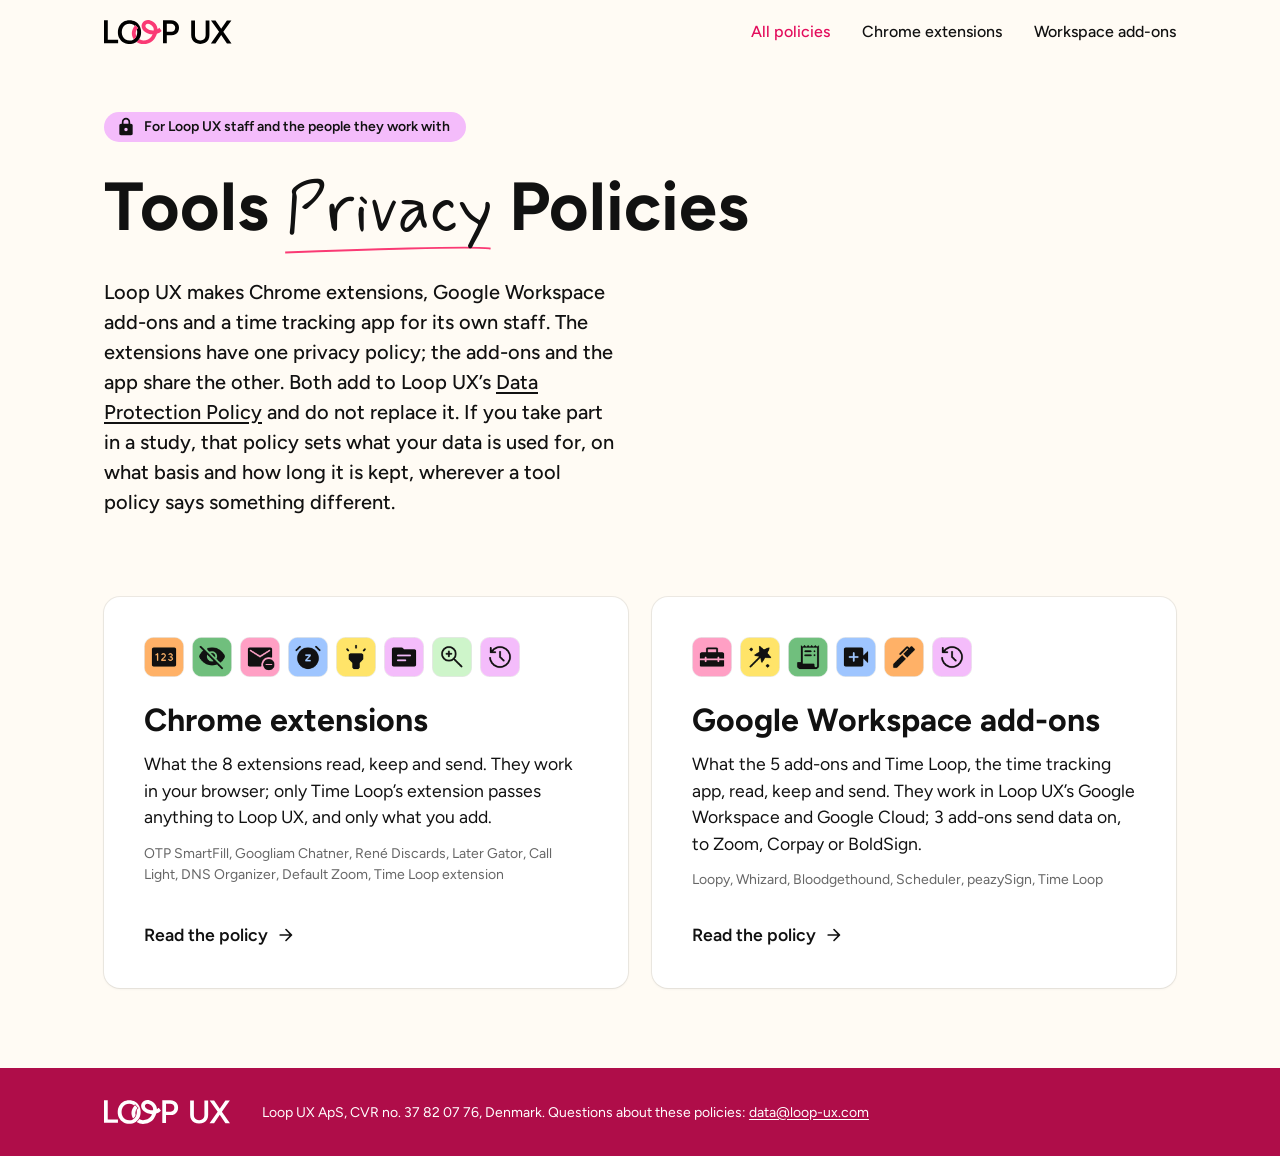
==== commit 3f682edc: "Link in the root page's headline in the text color; footer links side by side when they wrap Co-Auth" ====
--- a/index.html
+++ b/index.html
@@ -15,10 +15,11 @@
       var hash = location.hash.slice(1);
       var extensions = ["otp-smartfill", "googliam-chatner", "rene-discards", "later-gator", "call-light", "dns-organizer", "default-zoom", "time-loop-extension"];
       var renamed = ["otp-smart-fill", "renee-discards", "elgato-meet-light", "simply-dns-organizer"];
-      var addOns = ["loopy", "gws-whizard", "bloodgethound", "adobe-wan-kenobi", "scheduler", "peazysign", "time-loop"];
+      var addOns = ["loopy", "whizard", "bloodgethound", "scheduler", "peazysign", "time-loop"];
+      var mergedAddOns = ["gws-whizard", "adobe-wan-kenobi"];
       var starts = function (slug) { return hash === slug || hash.indexOf(slug + "-") === 0; };
       if (extensions.concat(renamed).some(starts)) location.replace("chrome-extensions/" + location.hash);
-      else if (addOns.some(starts)) location.replace("workspace-add-ons/" + location.hash);
+      else if (addOns.concat(mergedAddOns).some(starts)) location.replace("workspace-add-ons/" + location.hash);
     })();
   </script>
   <link rel="icon" type="image/svg+xml" href="assets/mark_pink.svg">
@@ -26,7 +27,7 @@
   <link rel="stylesheet" href="loopux/fonts.css">
   <link rel="stylesheet" href="loopux/tokens.css?v=10.8.1">
   <link rel="stylesheet" href="loopux/loopux.site.css?v=10.8.1">
-  <link rel="stylesheet" href="page.css?v=13">
+  <link rel="stylesheet" href="page.css?v=14">
   <script src="theme.js?v=4"></script>
 </head>
 <body>
@@ -52,10 +53,10 @@
         <span class="choice__go">Read the policy<svg viewBox="0 -960 960 960" xmlns="http://www.w3.org/2000/svg" aria-hidden="true" focusable="false"><path fill="currentColor" d="M647-440H200q-17 0-28.5-11.5T160-480q0-17 11.5-28.5T200-520h447L451-716q-12-12-11.5-28t12.5-28q12-11 28-11.5t28 11.5l264 264q6 6 8.5 13t2.5 15q0 8-2.5 15t-8.5 13L508-188q-11 11-27.5 11T452-188q-12-12-12-28.5t12-28.5l195-195Z"/></svg></span>
       </a>
       <a class="choice" href="workspace-add-ons/">
-        <ul class="choice__icons" aria-hidden="true"><li><img src="assets/icons/loopy.png" width="40" height="40" alt=""></li><li><img src="assets/icons/gws-whizard.png" width="40" height="40" alt=""></li><li><img src="assets/icons/bloodgethound.png" width="40" height="40" alt=""></li><li><img src="assets/icons/adobe-wan-kenobi.png" width="40" height="40" alt=""></li><li><img src="assets/icons/scheduler.png" width="40" height="40" alt=""></li><li><img src="assets/icons/peazysign.png" width="40" height="40" alt=""></li><li><img src="assets/icons/time-loop.png" width="40" height="40" alt=""></li></ul>
+        <ul class="choice__icons" aria-hidden="true"><li><img src="assets/icons/loopy.png" width="40" height="40" alt=""></li><li><img src="assets/icons/whizard.png" width="40" height="40" alt=""></li><li><img src="assets/icons/bloodgethound.png" width="40" height="40" alt=""></li><li><img src="assets/icons/scheduler.png" width="40" height="40" alt=""></li><li><img src="assets/icons/peazysign.png" width="40" height="40" alt=""></li><li><img src="assets/icons/time-loop.png" width="40" height="40" alt=""></li></ul>
         <h2>Google Workspace add-ons</h2>
-        <p>What the 6 add-ons and Time Loop, the time tracking app, read, keep and send. They work in Loop UX’s Google Workspace and Google Cloud; 3 add-ons send data on, to Zoom, Corpay or BoldSign.</p>
-        <p class="choice__names">Loopy, GWS Whizard, Bloodgethound, Adobe-wan Kenobi, Scheduler, peazySign, Time Loop</p>
+        <p>What the 5 add-ons and Time Loop, the time tracking app, read, keep and send. They work in Loop UX’s Google Workspace and Google Cloud; 3 add-ons send data on, to Zoom, Corpay or BoldSign.</p>
+        <p class="choice__names">Loopy, Whizard, Bloodgethound, Scheduler, peazySign, Time Loop</p>
         <span class="choice__go">Read the policy<svg viewBox="0 -960 960 960" xmlns="http://www.w3.org/2000/svg" aria-hidden="true" focusable="false"><path fill="currentColor" d="M647-440H200q-17 0-28.5-11.5T160-480q0-17 11.5-28.5T200-520h447L451-716q-12-12-11.5-28t12.5-28q12-11 28-11.5t28 11.5l264 264q6 6 8.5 13t2.5 15q0 8-2.5 15t-8.5 13L508-188q-11 11-27.5 11T452-188q-12-12-12-28.5t12-28.5l195-195Z"/></svg></span>
       </a>
     </div>
--- a/page.css
+++ b/page.css
@@ -294,8 +294,8 @@
 }
 
 /* Links share the ink of the text and turn pink under the pointer. */
-.panel a { color: var(--text); text-underline-offset: 0.15em; }
-.panel a:hover { color: var(--text-accent); }
+.hero a, .panel a { color: var(--text); text-underline-offset: 0.15em; }
+.hero a:hover, .panel a:hover { color: var(--text-accent); }
 
 .panel code {
   font-family: var(--font-mono);
@@ -345,13 +345,14 @@
 /* The page's content takes the room the closing bar leaves. */
 main { flex: 1 0 auto; }
 
-/* The closing bar, on the darker pink of the bottom bar of the site's footer. */
+/* The closing bar, on the darker pink of the bottom bar of the site's footer.
+   The text takes the free room, so the links sit at the right edge; once they
+   wrap to a row of their own they start at the left edge, side by side. */
 .foot { background-color: var(--accent-stronger); color: var(--on-dark); }
 .foot__inner {
   display: flex;
   flex-wrap: wrap;
   align-items: center;
-  justify-content: space-between;
   gap: var(--space-4) var(--space-8);
   max-width: calc(var(--page-width) + 2 * var(--page-gutter));
   margin: 0 auto;
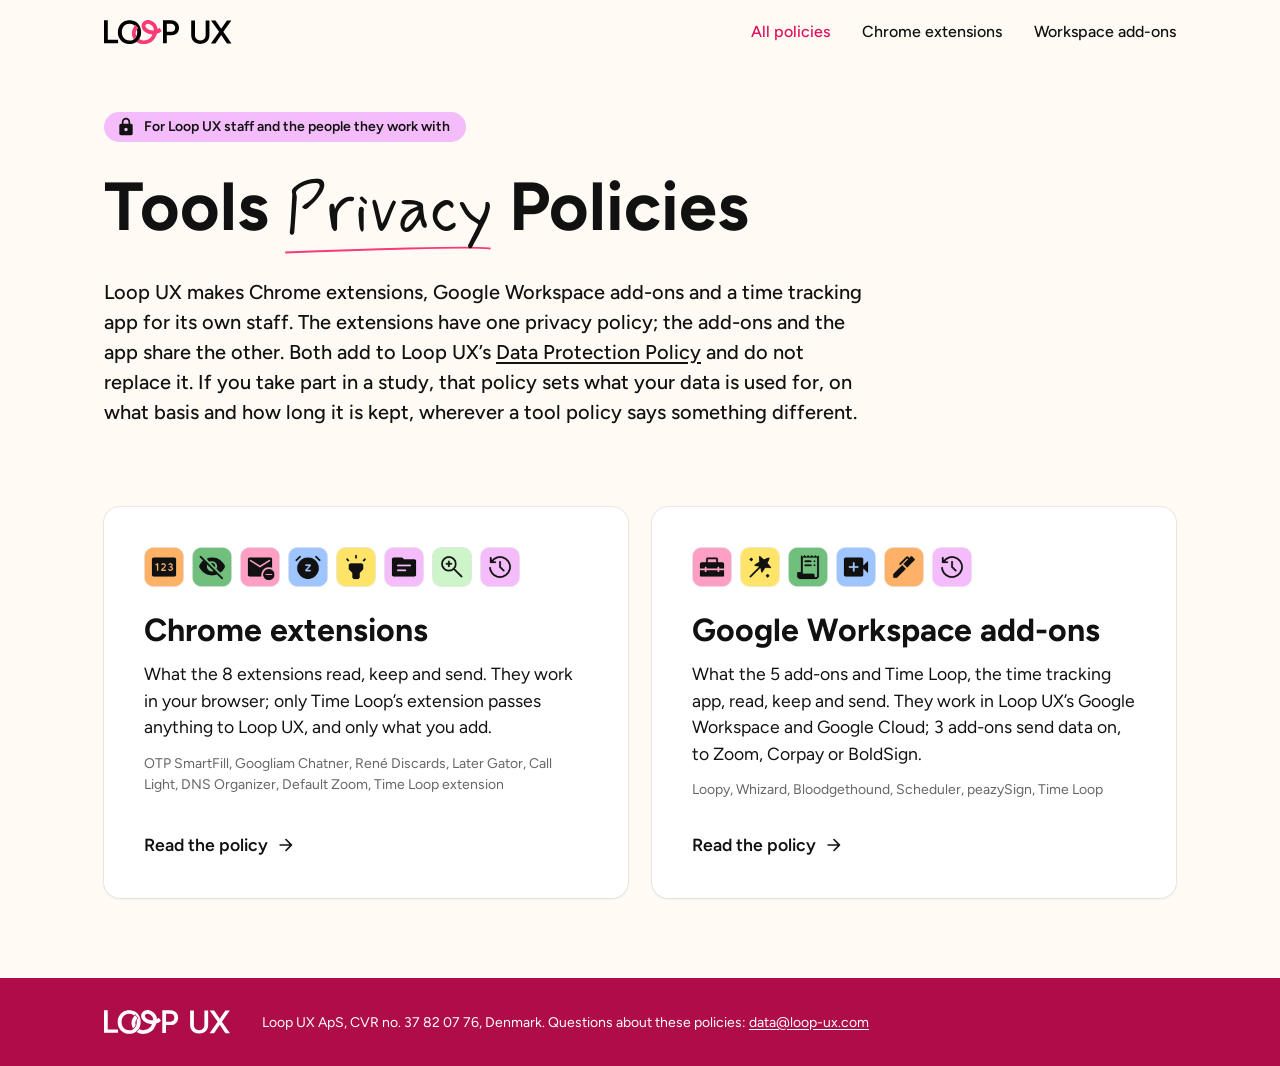
==== commit 85cd7b30: "Back to top button, copy-link icons on headings, shorter facts on phones, fading section bar, wider " ====
--- a/index.html
+++ b/index.html
@@ -27,7 +27,7 @@
   <link rel="stylesheet" href="loopux/fonts.css">
   <link rel="stylesheet" href="loopux/tokens.css?v=10.8.1">
   <link rel="stylesheet" href="loopux/loopux.site.css?v=10.8.1">
-  <link rel="stylesheet" href="page.css?v=14">
+  <link rel="stylesheet" href="page.css?v=16">
   <script src="theme.js?v=4"></script>
 </head>
 <body>
--- a/page.css
+++ b/page.css
@@ -111,15 +111,6 @@
 .hero__note { position: relative; width: var(--container-2xs); }
 .hero__note .lx-note { width: 100%; padding: var(--space-10); }
 .hero__note .lx-note__item { text-wrap: balance; }
-/* The squiggle trails from the note's lower left corner, as on the site. */
-.hero__squiggle {
-  position: absolute;
-  right: 100%;
-  bottom: calc(-1 * var(--space-10));
-  margin-right: calc(-1 * var(--space-8));
-  line-height: var(--line-height-none);
-}
-.hero__squiggle svg { display: block; width: var(--space-24); height: auto; }
 
 /* The sections as a bar: only where the list at the side doesn't fit. */
 .sections {
@@ -131,6 +122,21 @@
   border-top: 1px solid var(--border);
   border-bottom: 1px solid var(--border);
 }
+/* A fade at each end of the bar that has more links beyond it. */
+.sections::before, .sections::after {
+  content: "";
+  position: absolute;
+  top: 0;
+  bottom: 0;
+  z-index: 1;
+  width: var(--space-10);
+  pointer-events: none;
+  opacity: 0;
+  transition: opacity var(--duration-fast) var(--ease-standard);
+}
+.sections::before { left: 0; background: linear-gradient(to right, var(--background-page), transparent); }
+.sections::after { right: 0; background: linear-gradient(to left, var(--background-page), transparent); }
+.sections.has-more-before::before, .sections.has-more-after::after { opacity: 1; }
 .sections__inner {
   display: flex;
   gap: var(--space-2);
@@ -297,6 +303,25 @@
 .hero a, .panel a { color: var(--text); text-underline-offset: 0.15em; }
 .hero a:hover, .panel a:hover { color: var(--text-accent); }
 
+/* A link icon after each heading copies the address of that section or part.
+   It shows under the pointer; on touch screens it stays in sight. */
+.panel .heading-link {
+  display: inline-flex;
+  margin-left: var(--space-2);
+  padding: var(--space-1);
+  border-radius: var(--radius-sm);
+  vertical-align: middle;
+  color: var(--text-muted);
+  opacity: 0;
+  transition: opacity var(--duration-fast) var(--ease-standard), color var(--duration-fast) var(--ease-standard);
+}
+.panel h2:hover .heading-link, .panel h3:hover .heading-link, .panel .heading-link:focus-visible { opacity: 1; }
+.panel .heading-link:hover { color: var(--text-accent); }
+.heading-link svg { display: block; width: var(--space-5); height: var(--space-5); }
+@media (hover: none) {
+  .panel .heading-link { opacity: 1; }
+}
+
 .panel code {
   font-family: var(--font-mono);
   font-size: var(--font-size-md);
@@ -305,6 +330,8 @@
 
 /* The page that lists the policies: 1 panel per policy, each a link. */
 .hero--plain { grid-template-columns: minmax(0, 1fr); }
+/* With no sticky note beside it, the lead takes a wider line. */
+.hero--plain .hero__lead { max-width: var(--container-sm); }
 .choices {
   display: grid;
   grid-template-columns: repeat(2, minmax(0, 1fr));
@@ -341,6 +368,59 @@
 .choice__go svg { flex: none; width: var(--space-5); height: var(--space-5); transition: transform var(--duration-fast) var(--ease-standard); }
 .choice:hover .choice__go { color: var(--text-accent); }
 .choice:hover .choice__go svg { transform: translateX(var(--space-1)); }
+
+/* The way back to the top, once the headline is out of sight and until the closing bar shows. */
+.to-top {
+  position: fixed;
+  right: var(--space-6);
+  bottom: var(--space-6);
+  z-index: var(--z-sticky);
+  box-shadow: var(--shadow-float);
+  opacity: 0;
+  visibility: hidden;
+  transform: translateY(var(--space-2));
+  transition:
+    opacity var(--duration-fast) var(--ease-standard),
+    transform var(--duration-fast) var(--ease-standard),
+    visibility 0s linear var(--duration-fast);
+}
+.to-top.is-visible {
+  opacity: 1;
+  visibility: visible;
+  transform: none;
+  transition:
+    opacity var(--duration-fast) var(--ease-standard),
+    transform var(--duration-fast) var(--ease-standard),
+    visibility 0s;
+}
+.to-top svg { width: var(--space-6); height: var(--space-6); transform: rotate(-90deg); }
+
+/* The note that something was copied, at the bottom of the window. */
+.toast {
+  position: fixed;
+  left: 50%;
+  bottom: var(--space-6);
+  z-index: var(--z-toast);
+  width: max-content;
+  max-width: calc(100vw - 2 * var(--space-5));
+  opacity: 0;
+  visibility: hidden;
+  transform: translate(-50%, var(--space-2));
+  transition:
+    opacity var(--duration-fast) var(--ease-standard),
+    transform var(--duration-fast) var(--ease-standard),
+    visibility 0s linear var(--duration-fast);
+}
+.toast.is-visible {
+  opacity: 1;
+  visibility: visible;
+  transform: translate(-50%, 0);
+  transition:
+    opacity var(--duration-fast) var(--ease-standard),
+    transform var(--duration-fast) var(--ease-standard),
+    visibility 0s;
+}
+.toast .lx-toast__icon svg { display: block; width: var(--space-5); height: var(--space-5); }
 
 /* The page's content takes the room the closing bar leaves. */
 main { flex: 1 0 auto; }
@@ -397,25 +477,29 @@
   .hero__note { margin-left: var(--space-4); margin-right: var(--space-4); }
   .hero__note .lx-note { padding: var(--space-8); }
   .hero__note .lx-note__item { font-size: var(--font-size-2xl); }
-  .hero__squiggle { display: none; }
   .panel { padding: var(--space-6); }
   .panel h2 { font-size: var(--font-size-2xl); }
   .panel__icon { width: var(--space-12); height: var(--space-12); }
   .panel__icon--tile { border-radius: calc(var(--radius-md) * 0.75); }
   .panel__head { gap: var(--space-4); }
   .panel__lead { font-size: var(--font-size-lg); }
-  .glance { grid-template-columns: minmax(0, 1fr); gap: var(--space-5); padding: var(--space-6) 0; }
-  .glance dt { display: flex; align-items: center; }
-  .glance dd { padding-left: calc(var(--space-10) + var(--space-3)); }
+  /* Each fact as 1 block: a smaller disc beside the label and the text below it. */
+  .glance { grid-template-columns: minmax(0, 1fr); gap: var(--space-4); margin-top: var(--space-6); padding: var(--space-5) 0; }
+  .glance__item { position: relative; gap: 0; padding-left: calc(var(--space-8) + var(--space-3)); }
+  .glance dt { display: block; }
+  .glance dt .lx-disc { --lx-disc: var(--space-8); position: absolute; top: calc(-1 * var(--space-1)); left: 0; }
+  .glance dt .lx-disc svg { width: var(--space-5); height: var(--space-5); }
+  .to-top { right: var(--space-4); bottom: var(--space-4); }
 }
 
 @media (prefers-reduced-motion: reduce) {
-  .sections a, .side a, .side.is-ready .side__sub, .side.is-ready .side__list > li.is-open > .side__sub, .choice__go svg { transition: none; }
+  .sections a, .side a, .side.is-ready .side__sub, .side.is-ready .side__list > li.is-open > .side__sub, .choice__go svg,
+  .sections::before, .sections::after, .heading-link, .to-top, .to-top.is-visible, .toast, .toast.is-visible { transition: none; }
 }
 
 @media print {
   body { display: block; min-height: 0; background-color: var(--white); }
-  .skip, .sections, .side, .hero__note, .lx-navbar, .foot { display: none; }
+  .skip, .sections, .side, .hero__note, .lx-navbar, .foot, .heading-link, .to-top, .toast { display: none; }
   .hero, .layout, .choices { display: block; max-width: none; padding: 0; }
   .choice { padding: var(--space-6) 0; box-shadow: none; }
   .panel { padding: var(--space-6) 0; box-shadow: none; break-inside: avoid-page; }
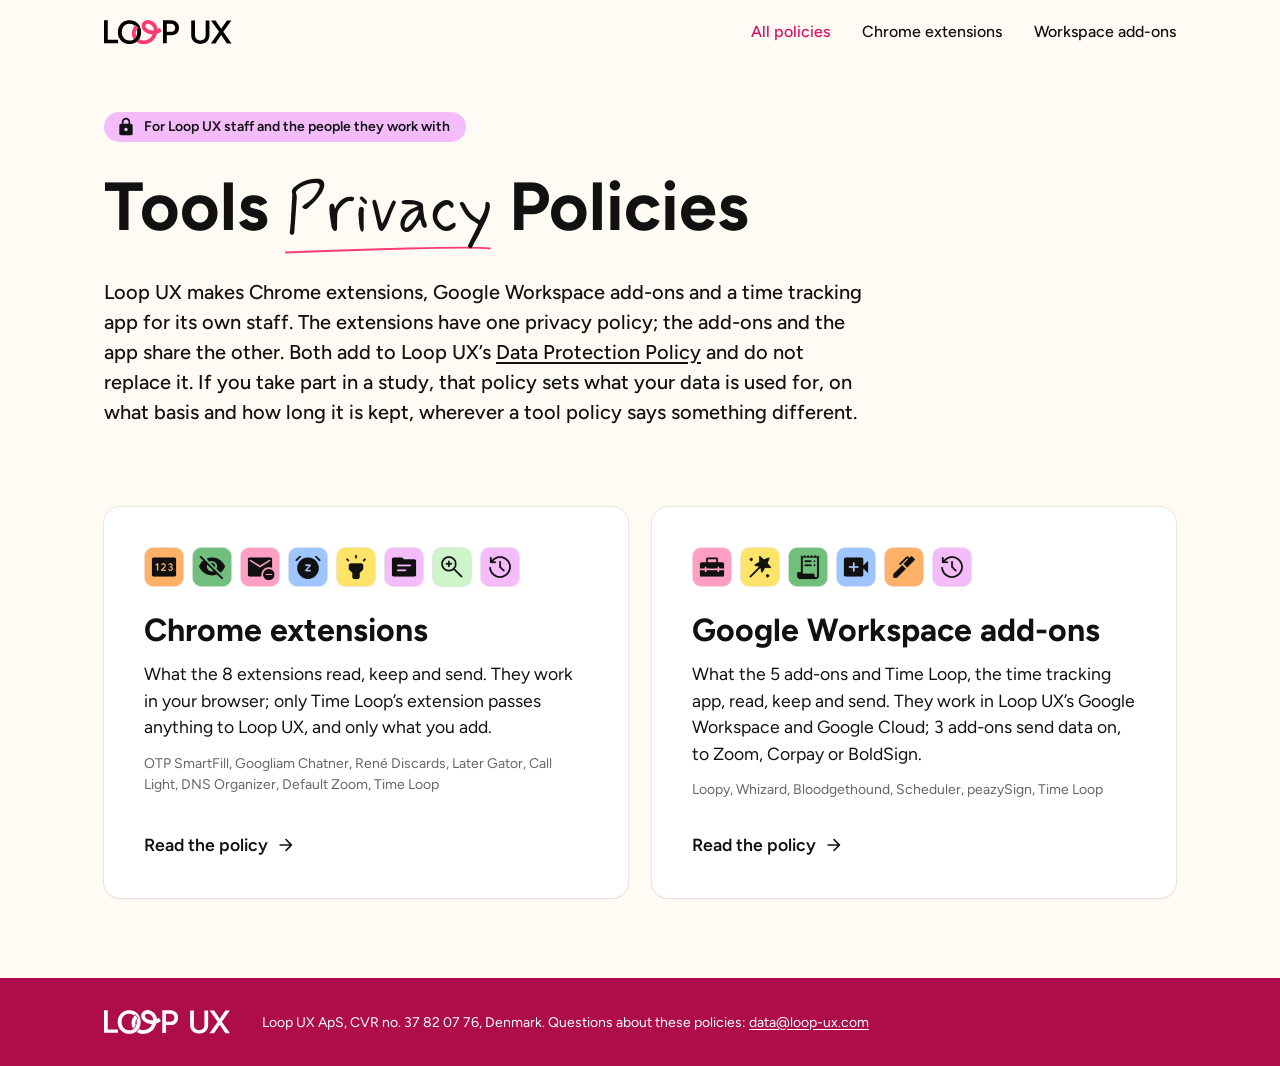
==== commit ced3587a: "Time Loop's extension listed as Time Loop; the link-copied note in the opposite theme with even padd" ====
--- a/index.html
+++ b/index.html
@@ -27,7 +27,7 @@
   <link rel="stylesheet" href="loopux/fonts.css">
   <link rel="stylesheet" href="loopux/tokens.css?v=10.8.1">
   <link rel="stylesheet" href="loopux/loopux.site.css?v=10.8.1">
-  <link rel="stylesheet" href="page.css?v=16">
+  <link rel="stylesheet" href="page.css?v=17">
   <script src="theme.js?v=4"></script>
 </head>
 <body>
@@ -49,7 +49,7 @@
         <ul class="choice__icons" aria-hidden="true"><li><img src="assets/icons/otp-smartfill.png" width="40" height="40" alt=""></li><li><img src="assets/icons/googliam-chatner.png" width="40" height="40" alt=""></li><li><img src="assets/icons/rene-discards.png" width="40" height="40" alt=""></li><li><img src="assets/icons/later-gator.png" width="40" height="40" alt=""></li><li><img src="assets/icons/call-light.png" width="40" height="40" alt=""></li><li><img src="assets/icons/dns-organizer.png" width="40" height="40" alt=""></li><li><img src="assets/icons/default-zoom.png" width="40" height="40" alt=""></li><li><img src="assets/icons/time-loop-extension.png" width="40" height="40" alt=""></li></ul>
         <h2>Chrome extensions</h2>
         <p>What the 8 extensions read, keep and send. They work in your browser; only Time Loop’s extension passes anything to Loop UX, and only what you add.</p>
-        <p class="choice__names">OTP SmartFill, Googliam Chatner, René Discards, Later Gator, Call Light, DNS Organizer, Default Zoom, Time Loop extension</p>
+        <p class="choice__names">OTP SmartFill, Googliam Chatner, René Discards, Later Gator, Call Light, DNS Organizer, Default Zoom, Time Loop</p>
         <span class="choice__go">Read the policy<svg viewBox="0 -960 960 960" xmlns="http://www.w3.org/2000/svg" aria-hidden="true" focusable="false"><path fill="currentColor" d="M647-440H200q-17 0-28.5-11.5T160-480q0-17 11.5-28.5T200-520h447L451-716q-12-12-11.5-28t12.5-28q12-11 28-11.5t28 11.5l264 264q6 6 8.5 13t2.5 15q0 8-2.5 15t-8.5 13L508-188q-11 11-27.5 11T452-188q-12-12-12-28.5t12-28.5l195-195Z"/></svg></span>
       </a>
       <a class="choice" href="workspace-add-ons/">
--- a/page.css
+++ b/page.css
@@ -395,7 +395,9 @@
 }
 .to-top svg { width: var(--space-6); height: var(--space-6); transform: rotate(-90deg); }
 
-/* The note that something was copied, at the bottom of the window. */
+/* The note that something was copied, at the bottom of the window. share.js gives it
+   the theme opposite to the page's, so it stands out on the cream page and on the dark
+   one. One line, so the same room on every side. */
 .toast {
   position: fixed;
   left: 50%;
@@ -420,7 +422,10 @@
     transform var(--duration-fast) var(--ease-standard),
     visibility 0s;
 }
+.toast.lx-toast { align-items: center; padding: var(--space-3) var(--space-5); box-shadow: var(--shadow-float); }
+.toast .lx-toast__icon { margin-top: 0; }
 .toast .lx-toast__icon svg { display: block; width: var(--space-5); height: var(--space-5); }
+.toast .lx-toast__text { padding: 0; }
 
 /* The page's content takes the room the closing bar leaves. */
 main { flex: 1 0 auto; }
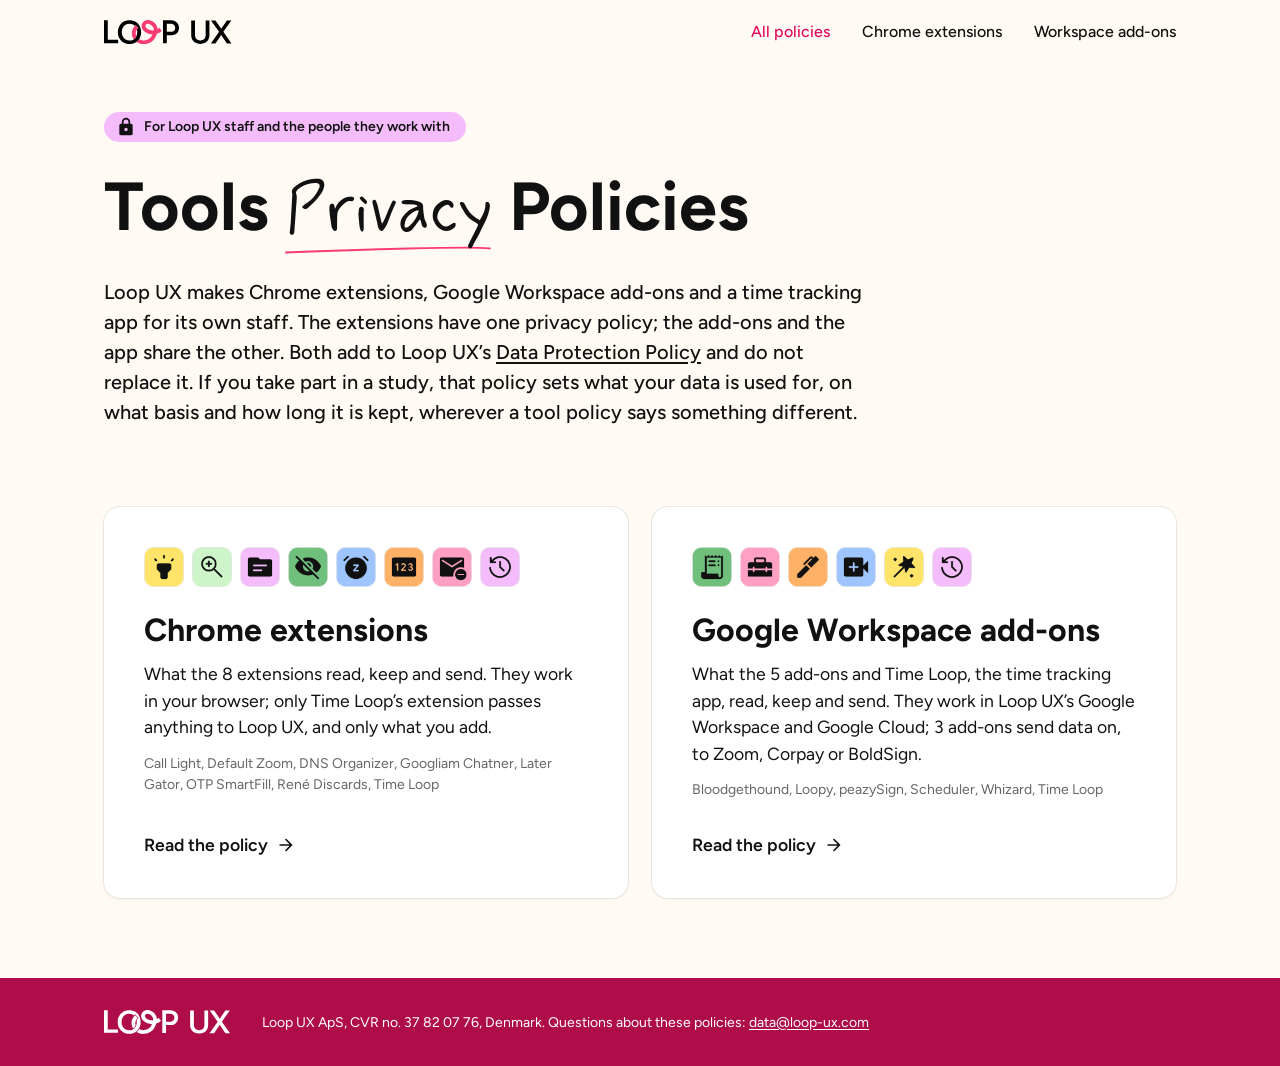
==== commit 392c1c0e: "Tools listed A to Z on both policies and the root page; Time Loop after the add-ons Co-Authored-By: " ====
--- a/index.html
+++ b/index.html
@@ -13,9 +13,9 @@
   <script>
     (function () {
       var hash = location.hash.slice(1);
-      var extensions = ["otp-smartfill", "googliam-chatner", "rene-discards", "later-gator", "call-light", "dns-organizer", "default-zoom", "time-loop-extension"];
+      var extensions = ["call-light", "default-zoom", "dns-organizer", "googliam-chatner", "later-gator", "otp-smartfill", "rene-discards", "time-loop-extension"];
       var renamed = ["otp-smart-fill", "renee-discards", "elgato-meet-light", "simply-dns-organizer"];
-      var addOns = ["loopy", "whizard", "bloodgethound", "scheduler", "peazysign", "time-loop"];
+      var addOns = ["bloodgethound", "loopy", "peazysign", "scheduler", "whizard", "time-loop"];
       var mergedAddOns = ["gws-whizard", "adobe-wan-kenobi"];
       var starts = function (slug) { return hash === slug || hash.indexOf(slug + "-") === 0; };
       if (extensions.concat(renamed).some(starts)) location.replace("chrome-extensions/" + location.hash);
@@ -46,17 +46,17 @@
 
     <div class="choices">
       <a class="choice" href="chrome-extensions/">
-        <ul class="choice__icons" aria-hidden="true"><li><img src="assets/icons/otp-smartfill.png" width="40" height="40" alt=""></li><li><img src="assets/icons/googliam-chatner.png" width="40" height="40" alt=""></li><li><img src="assets/icons/rene-discards.png" width="40" height="40" alt=""></li><li><img src="assets/icons/later-gator.png" width="40" height="40" alt=""></li><li><img src="assets/icons/call-light.png" width="40" height="40" alt=""></li><li><img src="assets/icons/dns-organizer.png" width="40" height="40" alt=""></li><li><img src="assets/icons/default-zoom.png" width="40" height="40" alt=""></li><li><img src="assets/icons/time-loop-extension.png" width="40" height="40" alt=""></li></ul>
+        <ul class="choice__icons" aria-hidden="true"><li><img src="assets/icons/call-light.png" width="40" height="40" alt=""></li><li><img src="assets/icons/default-zoom.png" width="40" height="40" alt=""></li><li><img src="assets/icons/dns-organizer.png" width="40" height="40" alt=""></li><li><img src="assets/icons/googliam-chatner.png" width="40" height="40" alt=""></li><li><img src="assets/icons/later-gator.png" width="40" height="40" alt=""></li><li><img src="assets/icons/otp-smartfill.png" width="40" height="40" alt=""></li><li><img src="assets/icons/rene-discards.png" width="40" height="40" alt=""></li><li><img src="assets/icons/time-loop-extension.png" width="40" height="40" alt=""></li></ul>
         <h2>Chrome extensions</h2>
         <p>What the 8 extensions read, keep and send. They work in your browser; only Time Loop’s extension passes anything to Loop UX, and only what you add.</p>
-        <p class="choice__names">OTP SmartFill, Googliam Chatner, René Discards, Later Gator, Call Light, DNS Organizer, Default Zoom, Time Loop</p>
+        <p class="choice__names">Call Light, Default Zoom, DNS Organizer, Googliam Chatner, Later Gator, OTP SmartFill, René Discards, Time Loop</p>
         <span class="choice__go">Read the policy<svg viewBox="0 -960 960 960" xmlns="http://www.w3.org/2000/svg" aria-hidden="true" focusable="false"><path fill="currentColor" d="M647-440H200q-17 0-28.5-11.5T160-480q0-17 11.5-28.5T200-520h447L451-716q-12-12-11.5-28t12.5-28q12-11 28-11.5t28 11.5l264 264q6 6 8.5 13t2.5 15q0 8-2.5 15t-8.5 13L508-188q-11 11-27.5 11T452-188q-12-12-12-28.5t12-28.5l195-195Z"/></svg></span>
       </a>
       <a class="choice" href="workspace-add-ons/">
-        <ul class="choice__icons" aria-hidden="true"><li><img src="assets/icons/loopy.png" width="40" height="40" alt=""></li><li><img src="assets/icons/whizard.png" width="40" height="40" alt=""></li><li><img src="assets/icons/bloodgethound.png" width="40" height="40" alt=""></li><li><img src="assets/icons/scheduler.png" width="40" height="40" alt=""></li><li><img src="assets/icons/peazysign.png" width="40" height="40" alt=""></li><li><img src="assets/icons/time-loop.png" width="40" height="40" alt=""></li></ul>
+        <ul class="choice__icons" aria-hidden="true"><li><img src="assets/icons/bloodgethound.png" width="40" height="40" alt=""></li><li><img src="assets/icons/loopy.png" width="40" height="40" alt=""></li><li><img src="assets/icons/peazysign.png" width="40" height="40" alt=""></li><li><img src="assets/icons/scheduler.png" width="40" height="40" alt=""></li><li><img src="assets/icons/whizard.png" width="40" height="40" alt=""></li><li><img src="assets/icons/time-loop.png" width="40" height="40" alt=""></li></ul>
         <h2>Google Workspace add-ons</h2>
         <p>What the 5 add-ons and Time Loop, the time tracking app, read, keep and send. They work in Loop UX’s Google Workspace and Google Cloud; 3 add-ons send data on, to Zoom, Corpay or BoldSign.</p>
-        <p class="choice__names">Loopy, Whizard, Bloodgethound, Scheduler, peazySign, Time Loop</p>
+        <p class="choice__names">Bloodgethound, Loopy, peazySign, Scheduler, Whizard, Time Loop</p>
         <span class="choice__go">Read the policy<svg viewBox="0 -960 960 960" xmlns="http://www.w3.org/2000/svg" aria-hidden="true" focusable="false"><path fill="currentColor" d="M647-440H200q-17 0-28.5-11.5T160-480q0-17 11.5-28.5T200-520h447L451-716q-12-12-11.5-28t12.5-28q12-11 28-11.5t28 11.5l264 264q6 6 8.5 13t2.5 15q0 8-2.5 15t-8.5 13L508-188q-11 11-27.5 11T452-188q-12-12-12-28.5t12-28.5l195-195Z"/></svg></span>
       </a>
     </div>
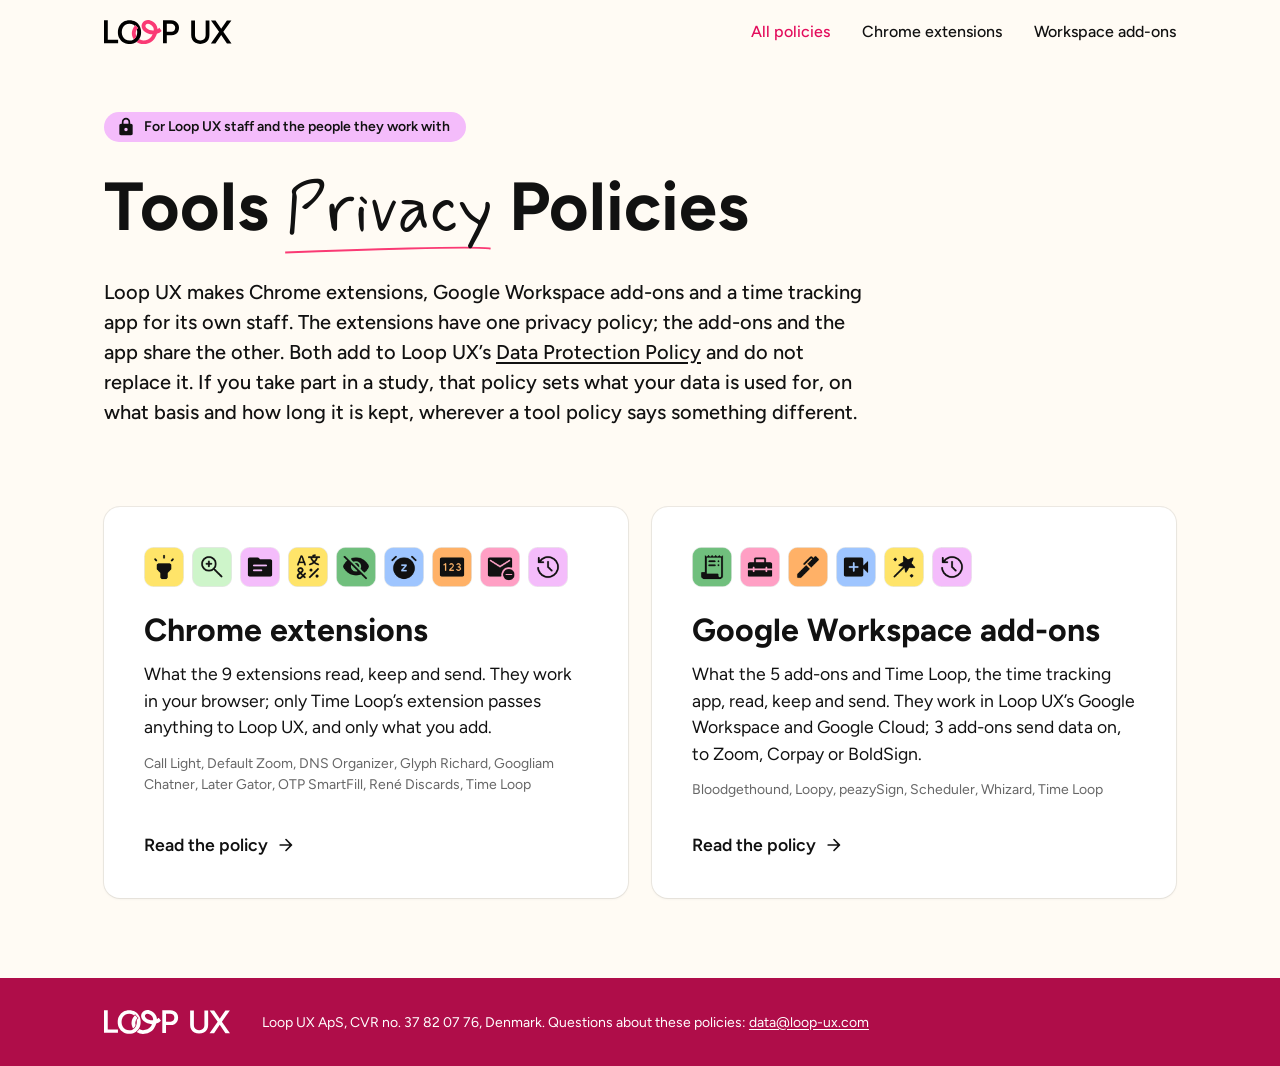
==== commit 8d0a8905: "Glyph Richard: its section on the Chrome extensions page, 9 extensions Co-Authored-By: Claude Opus 5" ====
--- a/index.html
+++ b/index.html
@@ -13,7 +13,7 @@
   <script>
     (function () {
       var hash = location.hash.slice(1);
-      var extensions = ["call-light", "default-zoom", "dns-organizer", "googliam-chatner", "later-gator", "otp-smartfill", "rene-discards", "time-loop-extension"];
+      var extensions = ["call-light", "default-zoom", "dns-organizer", "glyph-richard", "googliam-chatner", "later-gator", "otp-smartfill", "rene-discards", "time-loop-extension"];
       var renamed = ["otp-smart-fill", "renee-discards", "elgato-meet-light", "simply-dns-organizer"];
       var addOns = ["bloodgethound", "loopy", "peazysign", "scheduler", "whizard", "time-loop"];
       var mergedAddOns = ["gws-whizard", "adobe-wan-kenobi"];
@@ -46,10 +46,10 @@
 
     <div class="choices">
       <a class="choice" href="chrome-extensions/">
-        <ul class="choice__icons" aria-hidden="true"><li><img src="assets/icons/call-light.png" width="40" height="40" alt=""></li><li><img src="assets/icons/default-zoom.png" width="40" height="40" alt=""></li><li><img src="assets/icons/dns-organizer.png" width="40" height="40" alt=""></li><li><img src="assets/icons/googliam-chatner.png" width="40" height="40" alt=""></li><li><img src="assets/icons/later-gator.png" width="40" height="40" alt=""></li><li><img src="assets/icons/otp-smartfill.png" width="40" height="40" alt=""></li><li><img src="assets/icons/rene-discards.png" width="40" height="40" alt=""></li><li><img src="assets/icons/time-loop-extension.png" width="40" height="40" alt=""></li></ul>
+        <ul class="choice__icons" aria-hidden="true"><li><img src="assets/icons/call-light.png" width="40" height="40" alt=""></li><li><img src="assets/icons/default-zoom.png" width="40" height="40" alt=""></li><li><img src="assets/icons/dns-organizer.png" width="40" height="40" alt=""></li><li><img src="assets/icons/glyph-richard.png" width="40" height="40" alt=""></li><li><img src="assets/icons/googliam-chatner.png" width="40" height="40" alt=""></li><li><img src="assets/icons/later-gator.png" width="40" height="40" alt=""></li><li><img src="assets/icons/otp-smartfill.png" width="40" height="40" alt=""></li><li><img src="assets/icons/rene-discards.png" width="40" height="40" alt=""></li><li><img src="assets/icons/time-loop-extension.png" width="40" height="40" alt=""></li></ul>
         <h2>Chrome extensions</h2>
-        <p>What the 8 extensions read, keep and send. They work in your browser; only Time Loop’s extension passes anything to Loop UX, and only what you add.</p>
-        <p class="choice__names">Call Light, Default Zoom, DNS Organizer, Googliam Chatner, Later Gator, OTP SmartFill, René Discards, Time Loop</p>
+        <p>What the 9 extensions read, keep and send. They work in your browser; only Time Loop’s extension passes anything to Loop UX, and only what you add.</p>
+        <p class="choice__names">Call Light, Default Zoom, DNS Organizer, Glyph Richard, Googliam Chatner, Later Gator, OTP SmartFill, René Discards, Time Loop</p>
         <span class="choice__go">Read the policy<svg viewBox="0 -960 960 960" xmlns="http://www.w3.org/2000/svg" aria-hidden="true" focusable="false"><path fill="currentColor" d="M647-440H200q-17 0-28.5-11.5T160-480q0-17 11.5-28.5T200-520h447L451-716q-12-12-11.5-28t12.5-28q12-11 28-11.5t28 11.5l264 264q6 6 8.5 13t2.5 15q0 8-2.5 15t-8.5 13L508-188q-11 11-27.5 11T452-188q-12-12-12-28.5t12-28.5l195-195Z"/></svg></span>
       </a>
       <a class="choice" href="workspace-add-ons/">
